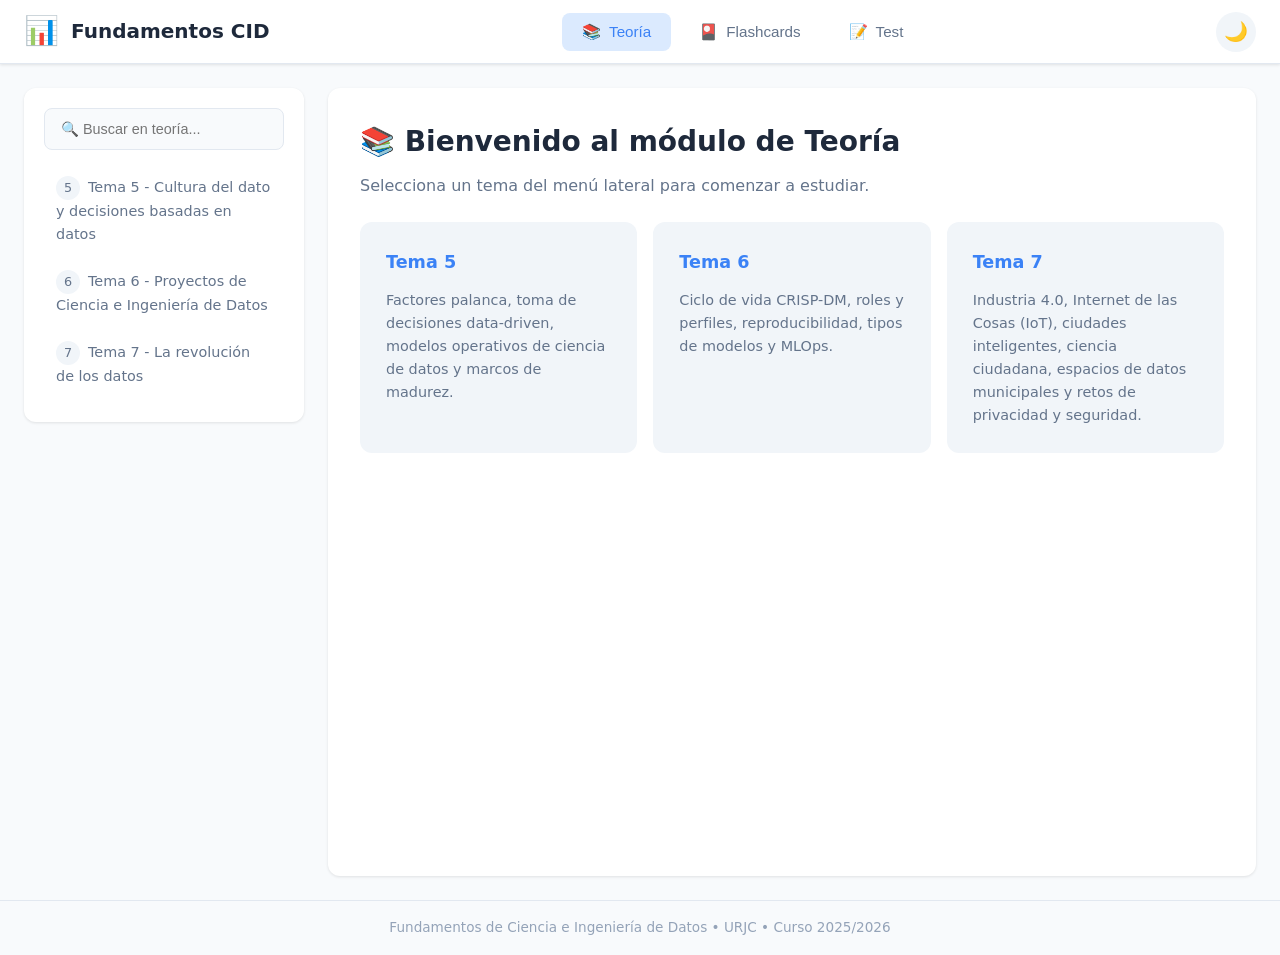
==== dashboard-standalone.html @ c2a930cc "Initial dashboard for Fundamentos CID" ====
<!DOCTYPE html>
<html lang="es">
<head>
    <meta charset="UTF-8">
    <meta name="viewport" content="width=device-width, initial-scale=1.0">
    <title>Dashboard - Fundamentos de Ciencia e Ingeniería de Datos</title>
    <style>
/* ============================================
   VARIABLES Y TEMAS
   ============================================ */
:root {
    --bg-primary: #f8fafc;
    --bg-secondary: #ffffff;
    --bg-tertiary: #f1f5f9;
    --text-primary: #1e293b;
    --text-secondary: #64748b;
    --text-muted: #94a3b8;
    --accent: #3b82f6;
    --accent-hover: #2563eb;
    --accent-light: #dbeafe;
    --success: #22c55e;
    --success-light: #dcfce7;
    --danger: #ef4444;
    --danger-light: #fee2e2;
    --warning: #f59e0b;
    --warning-light: #fef3c7;
    --border: #e2e8f0;
    --shadow: 0 1px 3px rgba(0,0,0,0.1);
    --shadow-lg: 0 10px 15px -3px rgba(0,0,0,0.1);
    --radius: 12px;
    --radius-sm: 8px;
    --header-height: 64px;
    --transition: all 0.3s ease;
}

[data-theme="dark"] {
    --bg-primary: #0f172a;
    --bg-secondary: #1e293b;
    --bg-tertiary: #334155;
    --text-primary: #f1f5f9;
    --text-secondary: #cbd5e1;
    --text-muted: #94a3b8;
    --accent: #60a5fa;
    --accent-hover: #3b82f6;
    --accent-light: #1e3a5f;
    --success: #4ade80;
    --success-light: #14532d;
    --danger: #f87171;
    --danger-light: #7f1d1d;
    --warning: #fbbf24;
    --warning-light: #78350f;
    --border: #334155;
    --shadow: 0 1px 3px rgba(0,0,0,0.3);
    --shadow-lg: 0 10px 15px -3px rgba(0,0,0,0.3);
}

* {
    margin: 0;
    padding: 0;
    box-sizing: border-box;
}

body {
    font-family: 'Segoe UI', system-ui, -apple-system, sans-serif;
    background: var(--bg-primary);
    color: var(--text-primary);
    line-height: 1.6;
    min-height: 100vh;
    transition: var(--transition);
}

/* ============================================
   LAYOUT PRINCIPAL
   ============================================ */
#app {
    display: flex;
    flex-direction: column;
    min-height: 100vh;
}

.app-header {
    position: fixed;
    top: 0;
    left: 0;
    right: 0;
    height: var(--header-height);
    background: var(--bg-secondary);
    border-bottom: 1px solid var(--border);
    display: flex;
    align-items: center;
    justify-content: space-between;
    padding: 0 24px;
    z-index: 1000;
    box-shadow: var(--shadow);
}

.logo {
    display: flex;
    align-items: center;
    gap: 12px;
}

.logo-icon {
    font-size: 28px;
}

.logo h1 {
    font-size: 1.25rem;
    font-weight: 700;
    color: var(--text-primary);
}

.main-nav {
    display: flex;
    gap: 8px;
}

.nav-btn {
    display: flex;
    align-items: center;
    gap: 8px;
    padding: 10px 20px;
    border: none;
    border-radius: var(--radius-sm);
    background: transparent;
    color: var(--text-secondary);
    font-size: 0.95rem;
    font-weight: 500;
    cursor: pointer;
    transition: var(--transition);
}

.nav-btn:hover {
    background: var(--bg-tertiary);
    color: var(--text-primary);
}

.nav-btn.active {
    background: var(--accent-light);
    color: var(--accent);
}

.theme-toggle {
    width: 40px;
    height: 40px;
    border: none;
    border-radius: 50%;
    background: var(--bg-tertiary);
    cursor: pointer;
    font-size: 1.2rem;
    transition: var(--transition);
}

.theme-toggle:hover {
    transform: scale(1.1);
}

.app-main {
    flex: 1;
    margin-top: var(--header-height);
    padding: 24px;
    max-width: 1400px;
    width: 100%;
    align-self: center;
}

.app-footer {
    text-align: center;
    padding: 16px;
    color: var(--text-muted);
    font-size: 0.85rem;
    border-top: 1px solid var(--border);
}

/* ============================================
   SECCIONES
   ============================================ */
.section {
    display: none;
    animation: fadeIn 0.3s ease;
}

.section.active {
    display: block;
}

@keyframes fadeIn {
    from { opacity: 0; transform: translateY(10px); }
    to { opacity: 1; transform: translateY(0); }
}

/* ============================================
   BOTONES
   ============================================ */
.btn-primary {
    padding: 12px 24px;
    border: none;
    border-radius: var(--radius-sm);
    background: var(--accent);
    color: white;
    font-size: 0.95rem;
    font-weight: 600;
    cursor: pointer;
    transition: var(--transition);
}

.btn-primary:hover {
    background: var(--accent-hover);
    transform: translateY(-1px);
}

.btn-secondary {
    padding: 12px 24px;
    border: 1px solid var(--border);
    border-radius: var(--radius-sm);
    background: var(--bg-secondary);
    color: var(--text-primary);
    font-size: 0.95rem;
    font-weight: 600;
    cursor: pointer;
    transition: var(--transition);
}

.btn-secondary:hover {
    background: var(--bg-tertiary);
}

.btn-nav {
    padding: 10px 20px;
    border: 1px solid var(--border);
    border-radius: var(--radius-sm);
    background: var(--bg-secondary);
    color: var(--text-secondary);
    font-size: 0.9rem;
    cursor: pointer;
    transition: var(--transition);
}

.btn-nav:hover {
    background: var(--bg-tertiary);
    color: var(--text-primary);
}

.btn-back {
    padding: 8px 16px;
    border: none;
    border-radius: var(--radius-sm);
    background: var(--danger-light);
    color: var(--danger);
    font-size: 0.85rem;
    font-weight: 600;
    cursor: pointer;
}

/* ============================================
   TEORÍA
   ============================================ */
.theory-layout {
    display: grid;
    grid-template-columns: 280px 1fr;
    gap: 24px;
    min-height: calc(100vh - var(--header-height) - 48px);
}

.theory-sidebar {
    background: var(--bg-secondary);
    border-radius: var(--radius);
    padding: 20px;
    height: fit-content;
    position: sticky;
    top: 24px;
    box-shadow: var(--shadow);
}

.search-box input {
    width: 100%;
    padding: 12px 16px;
    border: 1px solid var(--border);
    border-radius: var(--radius-sm);
    background: var(--bg-primary);
    color: var(--text-primary);
    font-size: 0.9rem;
    margin-bottom: 16px;
}

.search-box input:focus {
    outline: none;
    border-color: var(--accent);
}

.theme-item {
    padding: 10px 12px;
    border-radius: var(--radius-sm);
    cursor: pointer;
    transition: var(--transition);
    font-size: 0.9rem;
    color: var(--text-secondary);
    margin-bottom: 4px;
}

.theme-item:hover {
    background: var(--bg-tertiary);
    color: var(--text-primary);
}

.theme-item.active {
    background: var(--accent-light);
    color: var(--accent);
    font-weight: 600;
}

.theme-item .theme-number {
    display: inline-block;
    width: 24px;
    height: 24px;
    border-radius: 50%;
    background: var(--bg-tertiary);
    text-align: center;
    line-height: 24px;
    font-size: 0.8rem;
    margin-right: 8px;
}

.theme-item.active .theme-number {
    background: var(--accent);
    color: white;
}

.theory-content {
    background: var(--bg-secondary);
    border-radius: var(--radius);
    padding: 32px;
    box-shadow: var(--shadow);
}

.theory-content h2 {
    font-size: 1.75rem;
    margin-bottom: 8px;
    color: var(--text-primary);
}

.theory-content h3 {
    font-size: 1.25rem;
    margin-top: 28px;
    margin-bottom: 12px;
    color: var(--accent);
}

.theory-content h4 {
    font-size: 1.05rem;
    margin-top: 20px;
    margin-bottom: 8px;
    color: var(--text-primary);
}

.theory-content p {
    margin-bottom: 12px;
    color: var(--text-secondary);
}

.theory-content ul, .theory-content ol {
    margin-left: 20px;
    margin-bottom: 16px;
    color: var(--text-secondary);
}

.theory-content li {
    margin-bottom: 6px;
}

.theory-content .keyword {
    background: var(--accent-light);
    color: var(--accent);
    padding: 2px 8px;
    border-radius: 4px;
    font-weight: 600;
    font-size: 0.9em;
}

.theme-cards {
    display: grid;
    grid-template-columns: repeat(auto-fit, minmax(240px, 1fr));
    gap: 16px;
    margin-top: 24px;
}

.theme-card {
    background: var(--bg-tertiary);
    border-radius: var(--radius);
    padding: 24px;
    cursor: pointer;
    transition: var(--transition);
    border: 2px solid transparent;
}

.theme-card:hover {
    border-color: var(--accent);
    transform: translateY(-2px);
    box-shadow: var(--shadow-lg);
}

.theme-card h3 {
    margin-top: 0;
    font-size: 1.1rem;
}

.theme-card p {
    font-size: 0.9rem;
    margin-bottom: 0;
}

/* ============================================
   FLASHCARDS
   ============================================ */
.flashcards-container {
    max-width: 700px;
    margin: 0 auto;
}

.flashcards-header {
    display: flex;
    justify-content: space-between;
    align-items: center;
    margin-bottom: 20px;
    flex-wrap: wrap;
    gap: 12px;
}

.flashcards-header h2 {
    font-size: 1.5rem;
}

.flashcards-controls {
    display: flex;
    gap: 8px;
}

.flashcards-controls select {
    padding: 10px 16px;
    border: 1px solid var(--border);
    border-radius: var(--radius-sm);
    background: var(--bg-secondary);
    color: var(--text-primary);
    font-size: 0.9rem;
    cursor: pointer;
}

.flashcards-stats {
    display: flex;
    justify-content: center;
    gap: 16px;
    margin-bottom: 20px;
    flex-wrap: wrap;
}

.stat-pill {
    padding: 6px 14px;
    border-radius: 20px;
    font-size: 0.85rem;
    font-weight: 500;
    background: var(--bg-tertiary);
}

.stat-pill.easy {
    background: var(--success-light);
    color: var(--success);
}

.stat-pill.difficult {
    background: var(--danger-light);
    color: var(--danger);
}

.flashcard-viewer {
    perspective: 1000px;
}

.flashcard {
    width: 100%;
    height: 320px;
    position: relative;
    cursor: pointer;
    margin-bottom: 20px;
}

.flashcard-inner {
    width: 100%;
    height: 100%;
    transition: transform 0.6s;
    transform-style: preserve-3d;
    position: relative;
}

.flashcard.flipped .flashcard-inner {
    transform: rotateY(180deg);
}

.flashcard-front, .flashcard-back {
    position: absolute;
    width: 100%;
    height: 100%;
    backface-visibility: hidden;
    border-radius: var(--radius);
    display: flex;
    flex-direction: column;
    align-items: center;
    justify-content: center;
    padding: 32px;
    text-align: center;
    box-shadow: var(--shadow-lg);
}

.flashcard-front {
    background: var(--bg-secondary);
    border: 2px solid var(--accent);
}

.flashcard-back {
    background: var(--accent);
    color: white;
    transform: rotateY(180deg);
}

.flashcard-label {
    font-size: 0.8rem;
    text-transform: uppercase;
    letter-spacing: 1px;
    opacity: 0.7;
    margin-bottom: 16px;
}

.flashcard-back .flashcard-label {
    color: rgba(255,255,255,0.8);
}

.flashcard-text {
    font-size: 1.25rem;
    line-height: 1.5;
    font-weight: 500;
}

.flashcard-back .flashcard-text {
    color: white;
}

.flashcard-actions {
    display: flex;
    justify-content: center;
    gap: 12px;
    margin-bottom: 16px;
}

.btn-action {
    padding: 12px 28px;
    border: none;
    border-radius: var(--radius-sm);
    font-size: 0.95rem;
    font-weight: 600;
    cursor: pointer;
    transition: var(--transition);
}

.btn-difficult {
    background: var(--danger-light);
    color: var(--danger);
}

.btn-difficult:hover {
    background: var(--danger);
    color: white;
}

.btn-easy {
    background: var(--success-light);
    color: var(--success);
}

.btn-easy:hover {
    background: var(--success);
    color: white;
}

.flashcard-nav {
    display: flex;
    justify-content: space-between;
    align-items: center;
}

.flashcard-counter {
    font-weight: 600;
    color: var(--text-secondary);
}

/* ============================================
   TEST
   ============================================ */
.test-container {
    max-width: 800px;
    margin: 0 auto;
}

.test-menu h2 {
    font-size: 1.75rem;
    text-align: center;
    margin-bottom: 8px;
}

.test-subtitle {
    text-align: center;
    color: var(--text-secondary);
    margin-bottom: 32px;
}

.test-modes {
    display: grid;
    grid-template-columns: repeat(auto-fit, minmax(220px, 1fr));
    gap: 20px;
    margin-bottom: 32px;
}

.test-mode-card {
    background: var(--bg-secondary);
    border-radius: var(--radius);
    padding: 28px;
    text-align: center;
    cursor: pointer;
    transition: var(--transition);
    border: 2px solid transparent;
    box-shadow: var(--shadow);
}

.test-mode-card:hover {
    border-color: var(--accent);
    transform: translateY(-4px);
    box-shadow: var(--shadow-lg);
}

.mode-icon {
    font-size: 2.5rem;
    margin-bottom: 12px;
}

.test-mode-card h3 {
    font-size: 1.15rem;
    margin-bottom: 8px;
}

.test-mode-card p {
    font-size: 0.9rem;
    color: var(--text-secondary);
    margin: 0;
}

.test-stats-summary {
    background: var(--bg-secondary);
    border-radius: var(--radius);
    padding: 20px;
    text-align: center;
}

.test-game {
    background: var(--bg-secondary);
    border-radius: var(--radius);
    padding: 28px;
    box-shadow: var(--shadow);
}

.test-header {
    display: flex;
    justify-content: space-between;
    align-items: center;
    margin-bottom: 16px;
}

.test-info {
    display: flex;
    gap: 16px;
    font-weight: 600;
}

.test-timer {
    color: var(--danger);
    font-family: monospace;
    font-size: 1.1rem;
}

.test-progress {
    color: var(--text-secondary);
}

.progress-bar {
    width: 100%;
    height: 8px;
    background: var(--bg-tertiary);
    border-radius: 4px;
    overflow: hidden;
    margin-bottom: 24px;
}

.progress-fill {
    height: 100%;
    background: var(--accent);
    border-radius: 4px;
    transition: width 0.3s ease;
}

.question-container {
    margin-bottom: 24px;
}

.question-text {
    font-size: 1.15rem;
    font-weight: 600;
    margin-bottom: 20px;
    line-height: 1.5;
}

.question-theme-tag {
    display: inline-block;
    padding: 4px 10px;
    border-radius: 4px;
    background: var(--accent-light);
    color: var(--accent);
    font-size: 0.75rem;
    font-weight: 600;
    margin-bottom: 12px;
    text-transform: uppercase;
}

.options-list {
    display: flex;
    flex-direction: column;
    gap: 10px;
}

.option-btn {
    padding: 14px 18px;
    border: 2px solid var(--border);
    border-radius: var(--radius-sm);
    background: var(--bg-primary);
    color: var(--text-primary);
    font-size: 0.95rem;
    text-align: left;
    cursor: pointer;
    transition: var(--transition);
    position: relative;
}

.option-btn:hover:not(:disabled) {
    border-color: var(--accent);
    background: var(--accent-light);
}

.option-btn.selected {
    border-color: var(--accent);
    background: var(--accent-light);
}

.option-btn.correct {
    border-color: var(--success);
    background: var(--success-light);
}

.option-btn.incorrect {
    border-color: var(--danger);
    background: var(--danger-light);
}

.option-btn:disabled {
    cursor: default;
    opacity: 0.9;
}

.option-label {
    font-weight: 700;
    margin-right: 8px;
    color: var(--accent);
}

.feedback-box {
    margin-top: 20px;
    padding: 16px;
    border-radius: var(--radius-sm);
    background: var(--bg-tertiary);
}

.feedback-box.correct {
    background: var(--success-light);
    border: 1px solid var(--success);
}

.feedback-box.incorrect {
    background: var(--danger-light);
    border: 1px solid var(--danger);
}

.feedback-title {
    font-weight: 700;
    margin-bottom: 8px;
}

.feedback-box.correct .feedback-title {
    color: var(--success);
}

.feedback-box.incorrect .feedback-title {
    color: var(--danger);
}

.feedback-explanation {
    color: var(--text-secondary);
    font-size: 0.95rem;
}

.question-nav {
    display: flex;
    justify-content: space-between;
    align-items: center;
}

/* Results */
.test-results {
    display: flex;
    justify-content: center;
    align-items: center;
    min-height: 60vh;
}

.results-card {
    background: var(--bg-secondary);
    border-radius: var(--radius);
    padding: 40px;
    text-align: center;
    max-width: 500px;
    width: 100%;
    box-shadow: var(--shadow-lg);
}

.results-score {
    font-size: 4rem;
    font-weight: 800;
    margin: 20px 0;
}

.results-score.excellent { color: var(--success); }
.results-score.good { color: var(--warning); }
.results-score.fail { color: var(--danger); }

.results-details {
    color: var(--text-secondary);
    margin-bottom: 24px;
}

.results-actions {
    display: flex;
    flex-direction: column;
    gap: 10px;
}

/* ============================================
   RESPONSIVE
   ============================================ */
@media (max-width: 768px) {
    .app-header {
        padding: 0 12px;
    }
    
    .logo h1 {
        font-size: 1rem;
    }
    
    .nav-btn {
        padding: 8px 12px;
        font-size: 0.85rem;
    }
    
    .nav-btn span {
        display: none;
    }
    
    .app-main {
        padding: 12px;
    }
    
    .theory-layout {
        grid-template-columns: 1fr;
    }
    
    .theory-sidebar {
        position: static;
    }
    
    .flashcard {
        height: 260px;
    }
    
    .flashcard-text {
        font-size: 1.05rem;
    }
    
    .test-modes {
        grid-template-columns: 1fr;
    }
    
    .results-card {
        padding: 24px;
    }
    
    .results-score {
        font-size: 3rem;
    }
}

@media (max-width: 480px) {
    .flashcards-header {
        flex-direction: column;
        align-items: stretch;
    }
    
    .flashcards-controls {
        flex-direction: column;
    }
    
    .flashcard {
        height: 220px;
    }
    
    .flashcard-actions {
        flex-direction: column;
    }
}

</style>
</head>
<body>
    <div id="app">
        <header class="app-header">
            <div class="logo">
                <span class="logo-icon">📊</span>
                <h1>Fundamentos CID</h1>
            </div>
            <nav class="main-nav">
                <button class="nav-btn active" data-section="theory" onclick="router.navigate('theory')">
                    <span>📚</span> Teoría
                </button>
                <button class="nav-btn" data-section="flashcards" onclick="router.navigate('flashcards')">
                    <span>🎴</span> Flashcards
                </button>
                <button class="nav-btn" data-section="test" onclick="router.navigate('test')">
                    <span>📝</span> Test
                </button>
            </nav>
            <button class="theme-toggle" onclick="app.toggleTheme()" title="Cambiar tema">
                <span id="theme-icon">🌙</span>
            </button>
        </header>

        <main class="app-main">
            <!-- Sección: Teoría -->
            <section id="theory" class="section active">
                <div class="theory-layout">
                    <aside class="theory-sidebar">
                        <div class="search-box">
                            <input type="text" id="theory-search" placeholder="🔍 Buscar en teoría..." oninput="theoryModule.search(this.value)">
                        </div>
                        <div class="theme-list" id="theme-list"></div>
                    </aside>
                    <div class="theory-content" id="theory-content">
                        <div class="welcome-message">
                            <h2>📚 Bienvenido al módulo de Teoría</h2>
                            <p>Selecciona un tema del menú lateral para comenzar a estudiar.</p>
                            <div class="theme-cards" id="theme-cards"></div>
                        </div>
                    </div>
                </div>
            </section>

            <!-- Sección: Flashcards -->
            <section id="flashcards" class="section">
                <div class="flashcards-container">
                    <div class="flashcards-header">
                        <h2>🎴 Flashcards</h2>
                        <div class="flashcards-controls">
                            <select id="flashcard-filter" onchange="flashcardsModule.filterByTheme(this.value)">
                                <option value="all">Todos los temas</option>
                                <option value="5">Tema 5 - Burbuja IA</option>
                                <option value="6">Tema 6 - Proyectos CID</option>
                                <option value="7">Tema 7 - Revolución Datos</option>
                                <option value="8">Tema 8 - Mercado Datos UE</option>
                            </select>
                            <button class="btn-secondary" onclick="flashcardsModule.shuffle()">🔀 Aleatorio</button>
                        </div>
                    </div>
                    <div class="flashcards-stats" id="flashcards-stats"></div>
                    <div class="flashcard-viewer">
                        <div class="flashcard" id="flashcard" onclick="flashcardsModule.flip()">
                            <div class="flashcard-inner">
                                <div class="flashcard-front" id="flashcard-front">
                                    <span class="flashcard-label">Anverso</span>
                                    <p class="flashcard-text" id="flashcard-front-text"></p>
                                </div>
                                <div class="flashcard-back" id="flashcard-back">
                                    <span class="flashcard-label">Reverso</span>
                                    <p class="flashcard-text" id="flashcard-back-text"></p>
                                </div>
                            </div>
                        </div>
                        <div class="flashcard-actions">
                            <button class="btn-action btn-difficult" onclick="flashcardsModule.markDifficult()">😰 Difícil</button>
                            <button class="btn-action btn-easy" onclick="flashcardsModule.markEasy()">😎 Fácil</button>
                        </div>
                        <div class="flashcard-nav">
                            <button class="btn-nav" onclick="flashcardsModule.prev()">◀ Anterior</button>
                            <span class="flashcard-counter" id="flashcard-counter">1 / 20</span>
                            <button class="btn-nav" onclick="flashcardsModule.next()">Siguiente ▶</button>
                        </div>
                    </div>
                </div>
            </section>

            <!-- Sección: Test -->
            <section id="test" class="section">
                <div class="test-container">
                    <div class="test-menu" id="test-menu">
                        <h2>📝 Modo Test</h2>
                        <p class="test-subtitle">Elige cómo quieres practicar</p>
                        <div class="test-modes">
                            <div class="test-mode-card" onclick="testModule.startExam()">
                                <div class="mode-icon">⏱️</div>
                                <h3>Modo Examen</h3>
                                <p>20 preguntas aleatorias. Temporizador de 30 minutos. Sin ver respuestas hasta el final.</p>
                            </div>
                            <div class="test-mode-card" onclick="testModule.startPractice()">
                                <div class="mode-icon">🎯</div>
                                <h3>Modo Práctica</h3>
                                <p>Practica sin límite de tiempo. Feedback inmediato. Filtra por tema.</p>
                            </div>
                            <div class="test-mode-card" onclick="testModule.startReview()">
                                <div class="mode-icon">🔁</div>
                                <h3>Modo Repaso</h3>
                                <p>Solo las preguntas que has fallado anteriormente. Refuerza tus puntos débiles.</p>
                            </div>
                        </div>
                        <div class="test-stats-summary" id="test-stats-summary"></div>
                    </div>
                    <div class="test-game" id="test-game" style="display:none;">
                        <div class="test-header">
                            <button class="btn-back" onclick="testModule.quit()">✕ Salir</button>
                            <div class="test-info">
                                <span class="test-timer" id="test-timer">30:00</span>
                                <span class="test-progress" id="test-progress">1 / 20</span>
                            </div>
                        </div>
                        <div class="progress-bar">
                            <div class="progress-fill" id="progress-fill"></div>
                        </div>
                        <div class="question-container" id="question-container"></div>
                        <div class="question-nav">
                            <button class="btn-nav" id="btn-prev" onclick="testModule.prevQuestion()">◀ Anterior</button>
                            <button class="btn-primary" id="btn-next" onclick="testModule.nextQuestion()">Siguiente ▶</button>
                        </div>
                    </div>
                    <div class="test-results" id="test-results" style="display:none;">
                        <div class="results-card">
                            <h2 id="results-title">Resultados</h2>
                            <div class="results-score" id="results-score"></div>
                            <div class="results-details" id="results-details"></div>
                            <div class="results-actions">
                                <button class="btn-primary" onclick="testModule.restartSame()">🔄 Repetir mismo test</button>
                                <button class="btn-secondary" onclick="testModule.newTest()">🆕 Nuevo test</button>
                                <button class="btn-secondary" onclick="testModule.backToMenu()">📋 Menú principal</button>
                            </div>
                        </div>
                    </div>
                </div>
            </section>
        </main>

        <footer class="app-footer">
            <p>Fundamentos de Ciencia e Ingeniería de Datos • URJC • Curso 2025/2026</p>
        </footer>
    </div>

    <script>
const theoryData = [
    {
        "id": 5,
        "title": "Tema 5 - Cultura del dato y decisiones basadas en datos",
        "summary": "Factores palanca, toma de decisiones data-driven, modelos operativos de ciencia de datos y marcos de madurez.",
        "sections": [
            {
                "title": "5.1 ¿Qué es la Ciencia de Datos?",
                "content": "\n                    <p>La <span class=\"keyword\">Ciencia de Datos</span> es el área de conocimiento que integra <strong>computación, matemáticas y estadística</strong> junto con <strong>conocimiento experto de un dominio de aplicación</strong> para resolver problemas y tomar decisiones mediante el procesamiento y análisis de datos.</p>\n                    <ul>\n                        <li>Va más allá de la aproximación científica clásica: no solo explica, sino que busca generar valor.</li>\n                        <li>El <span class=\"keyword\">aprendizaje máquina (ML)</span> es esencial, pero no el único componente.</li>\n                        <li>La combinación de computación y conocimiento experto sin rigor estadístico es peligrosa: hay que conocer los requisitos y condiciones previas de los algoritmos.</li>\n                        <li>La única alternativa viable son los <strong>equipos multidisciplinares</strong>.</li>\n                    </ul>\n                    <p><strong>Objetivo:</strong> obtener conocimiento valioso y desarrollar productos y servicios basados en datos (Transformación Digital, Industria 4.0).</p>\n                    <h4>Caso Stitch Fix</h4>\n                    <p>Startup de asesoramiento personal de ropa. Mezcla algoritmos de recomendación con estilistas humanos. Modelo híbrido de Inteligencia Artificial + Inteligencia Humana. Ejemplo de permeabilidad entre IT, data science, negocio, ventas y RR.HH.</p>\n                "
            },
            {
                "title": "5.1 Transformación digital",
                "content": "\n                    <p>La transformación digital incide en tres áreas:</p>\n                    <ul>\n                        <li><strong>El cliente:</strong> imagen de marca, segmentación, fidelización.</li>\n                        <li><strong>El negocio:</strong> multicanalidad, diseño y mejora de productos/servicios, nuevos modelos de negocio.</li>\n                        <li><strong>La empresa:</strong> mejora de procesos (process mining), liderazgo, cultura de decisión basada en evidencias y experiencia.</li>\n                    </ul>\n                    <p>Según un estudio de 2015 de Territorio Creativo (ahora Good Rebels):</p>\n                    <ul>\n                        <li>El <strong>69%</strong> de empresas españolas había iniciado transformación digital, pero de forma táctica más que estratégica.</li>\n                        <li>El <strong>65%</strong> identificaba la incorporación del big data como herramienta clave.</li>\n                        <li>El <strong>50%</strong> de empresas y directores no se sentían preparados por falta de hoja de ruta, desconocimiento del impacto o falta de formación.</li>\n                    </ul>\n                    <p><strong>Sector más preparado:</strong> Telecomunicaciones. <strong>Sectores avanzados:</strong> Energía, Banca y Seguros, Salud, Automoción, Telecomunicaciones, Turismo y Transporte. <strong>Sectores atrasados:</strong> Moda y Belleza, Servicios, Cultura/Ocio, Distribución y Retail.</p>\n                "
            },
            {
                "title": "5.1 Palancas de activación, dirección y amplificación",
                "content": "\n                    <p>Estudio de IBM identificó 9 factores palanca para rentabilizar big data y analítica.</p>\n                    <h4>Palancas de activación</h4>\n                    <p>Fundamentos para crear valor añadido mediante ciencia de datos:</p>\n                    <ul>\n                        <li>Acciones y decisiones basadas en la combinación de <strong>evidencias empíricas</strong> y <strong>conocimiento de negocio</strong>.</li>\n                        <li>Métricas que cuantifiquen resultados de negocio y midan mejoras.</li>\n                        <li>Disponibilidad de plataformas hardware/software para análisis eficiente de Big Data (software libre vs. propietario; ROI, knowledge gap, transferencia de conocimiento, dependencia de proveedores).</li>\n                    </ul>\n                    <h4>Palancas de dirección</h4>\n                    <p>Acciones para convertir resultados de analytics en valor de negocio:</p>\n                    <ul>\n                        <li>Crear una <strong>cultura del dato</strong> en la compañía.</li>\n                        <li>Reconocer el valor de los datasets en las fases de negocio → <em>data supply chain</em>.</li>\n                        <li>Implantar estrategia de datos, gobierno de datos y gestión de artefactos.</li>\n                        <li>Crear confianza: transparencia y comprensión de los modelos.</li>\n                    </ul>\n                    <h4>Data supply chain</h4>\n                    <p>La <span class=\"keyword\">data supply chain</span> es el flujo de valor de los datasets a lo largo de las diferentes fases de negocio. Reconocer este flujo permite identificar dónde se generan, procesan y consumen los datos, optimizando su aprovechamiento y evitando pérdidas de valor.</p>\n                    <h4>Palancas de amplificación</h4>\n                    <p>Incrementan el valor a medio/largo plazo:</p>\n                    <ul>\n                        <li>Visión común sobre decisiones basadas en evidencias.</li>\n                        <li>Gestión y monitorización de inversiones en big data y analytics.</li>\n                        <li>Compartir conocimientos y resultados dentro de la compañía y con socios/proveedores/clientes.</li>\n                    </ul>\n                "
            },
            {
                "title": "5.2 Data-driven organization",
                "content": "\n                    <p>Organización que se basa en los datos para informar y mejorar su toma de decisiones, calidad de procesos, productos y servicios.</p>\n                    <ul>\n                        <li>No se dirige ciegamente por los datos, sino que los combina con la experiencia e intuición humana.</li>\n                        <li><strong>IA + IH</strong> (Inteligencia Artificial + Inteligencia Humana) con realimentación en ambos sentidos.</li>\n                    </ul>\n                    <blockquote>\"Without data, you're just another person with an opinion.\" — William E. Deming</blockquote>\n                    <h4>Obtención y explotación de datos</h4>\n                    <ul>\n                        <li>Identificar datos útiles, asegurar calidad y gobierno, limpiar y preparar.</li>\n                        <li>Consolidar información con representación estándar.</li>\n                        <li>Consumir datos mediante APIs estándar con buena documentación.</li>\n                        <li>Productos: informes, alertas, análisis de inteligencia de negocio.</li>\n                        <li>Objetivo: que el análisis se traduzca en acciones que incrementen el valor.</li>\n                    </ul>\n                    <p>Los datos preparados deben quedar disponibles para cualquier proyecto de la empresa, no solo para uno concreto. Esto ahorra costes, acelera proyectos y facilita la reutilización.</p>\n                    <h4>A favor y en contra de los datos</h4>\n                    <ul>\n                        <li><strong>A favor:</strong> reutilizables, formato digital (no se degradan, aunque pueden corromperse), valor estratégico.</li>\n                        <li><strong>En contra:</strong> problemas de integridad (sesgos, errores, valores faltantes), homogeneidad (duplicados, representaciones dispares) y vigencia (datos caducados).</li>\n                    </ul>\n                "
            },
            {
                "title": "5.2 Modelos operativos de ciencia de datos",
                "content": "\n                    <h4>Centralizado</h4>\n                    <p>Un único equipo de Ciencia de Datos recibe encargos de las unidades de negocio, actuando como consultoría interna.</p>\n                    <ul>\n                        <li><strong>Ventajas:</strong> coherencia metodológica, pocos proyectos sin aplicación directa.</li>\n                        <li><strong>Inconvenientes:</strong> riesgo de atomización de proyectos por necesidades puntuales sin visión a medio/largo plazo.</li>\n                    </ul>\n                    <h4>Desplegado</h4>\n                    <p>Equipo central + pequeños equipos avanzados en las unidades de negocio que hacen de puente.</p>\n                    <ul>\n                        <li><strong>Ventajas:</strong> coherencia central y cercanía al negocio; factorización de problemas recurrentes.</li>\n                        <li><strong>Inconvenientes:</strong> más difícil de implantar; requiere perfiles específicos.</li>\n                    </ul>\n                    <h4>Difuso</h4>\n                    <p>Unidades de Ciencia de Datos integradas en cada unidad de negocio, sin equipo central.</p>\n                    <ul>\n                        <li><strong>Ventajas:</strong> conocimiento profundo de las necesidades.</li>\n                        <li><strong>Inconvenientes:</strong> riesgo de repetición de esfuerzos, dificultad para desarrollar estrategia y metodología común.</li>\n                    </ul>\n                    <p><strong>Conclusión:</strong> no hay una solución única. En organizaciones medianas/grandes suele funcionar mejor el modelo desplegado. En startups, cualquier modelo puede valer si se adapta. Los modelos deben revisarse conforme evoluciona la organización.</p>\n                "
            },
            {
                "title": "5.2 Buenas prácticas y nuevos roles",
                "content": "\n                    <ul>\n                        <li>Permitir acceso a los datos a tanta gente como sea posible, dentro de los límites legales.</li>\n                        <li>Favorecer la <span class=\"keyword\">data literacy</span> (alfabetización en datos).</li>\n                        <li>Formar a directivos para interpretar resultados de análisis.</li>\n                        <li>Tener claros los objetivos estratégicos: ¿dónde quiero llegar? ¿en qué mejorar?</li>\n                    </ul>\n                    <h4>Nuevos roles</h4>\n                    <ul>\n                        <li><strong>CDO</strong> (Chief Data Officer)</li>\n                        <li><strong>CAO</strong> (Chief Analytics/Algorithms Officer)</li>\n                        <li><strong>CDS</strong> (Chief Data Scientist)</li>\n                        <li><strong>CRS</strong> (Chief Research Scientist)</li>\n                    </ul>\n                    <h4>Riesgos culturales y de gestión</h4>\n                    <p><span class=\"keyword\">Knowledge gap</span>: vacío de conocimiento que se produce cuando personal clave con experiencia en el dominio de negocio abandona la organización. Este riesgo afecta especialmente a equipos de ciencia de datos, que necesitan combinar conocimiento técnico con conocimiento experto del negocio.</p>\n                    <p><span class=\"keyword\">Sesgo de inversión</span>: tendencia a destinar presupuesto de IA a proyectos piloto muy visibles en lugar de a equipos o procesos internos con alto retorno de inversión (ROI). Para evitarlo, las decisiones de inversión deben basarse en evidencias y métricas de negocio, no solo en visibilidad.</p>\n                "
            },
            {
                "title": "5.3 Data Science Maturity Model (DSMM)",
                "content": "\n                    <p>Modelo que describe los niveles de madurez de una organización en ciencia de datos:</p>\n                    <ol>\n                        <li><strong>Collect</strong> (Recolección)</li>\n                        <li><strong>Describe</strong> (Descripción)</li>\n                        <li><strong>Discover</strong> (Descubrimiento)</li>\n                        <li><strong>Predict</strong> (Predicción)</li>\n                        <li><strong>Advise</strong> (Consejo)</li>\n                    </ol>\n                    <p>El nivel más avanzado es <strong>Advise</strong>. El orden de madurez es: Collect → Describe → Discover → Predict → Advise.</p>\n                "
            },
            {
                "title": "5.3 Data Mesh",
                "content": "\n                    <p>Enfoque de gestión de datos que trata el <strong>dato y el código software como una misma unidad</strong>, favoreciendo esquemas descentralizados de la propiedad de los dominios de datos.</p>\n                    <h4>Principios</h4>\n                    <ul>\n                        <li>Descentralización de la propiedad de datos.</li>\n                        <li>Dato como producto.</li>\n                        <li>Plataforma de datos autoservicio.</li>\n                        <li>Gobernanza federada.</li>\n                    </ul>\n                    <p>Se opone a los enfoques centralizados tipo data lake o data warehouse tradicionales.</p>\n                "
            },
            {
                "title": "5.3 Gobierno de datos y ciclo de vida",
                "content": "\n                    <p>El gobierno de datos abarca dimensiones como calidad, seguridad, privacidad, metadatos, acceso, arquitectura y gestión de ciclo de vida.</p>\n                    <p>El <span class=\"keyword\">ciclo de vida de los datos</span> incluye generación, recolección, almacenamiento, procesamiento, uso, compartición, archivado y destrucción segura.</p>\n                "
            }
        ]
    },
    {
        "id": 6,
        "title": "Tema 6 - Proyectos de Ciencia e Ingeniería de Datos",
        "summary": "Ciclo de vida CRISP-DM, roles y perfiles, reproducibilidad, tipos de modelos y MLOps.",
        "sections": [
            {
                "title": "6.1 El ciclo de vida de los proyectos: metodología",
                "content": "\n                    <p>La Ciencia de Datos combina <strong>ingeniería</strong> y <strong>análisis de datos</strong>. Necesita metodologías que organicen ambas facetas.</p>\n                    <p>El método <span class=\"keyword\">CRISP-DM</span> (Cross-Industry Standard Process for Data Mining) es el estándar de facto para gestionar proyectos de Ciencia de Datos. Es independiente del sector y de la herramienta, e iterativo.</p>\n                    <h4>Fases de CRISP-DM</h4>\n                    <ol>\n                        <li><strong>Comprensión del negocio:</strong> definir objetivos y requisitos desde la perspectiva del negocio.</li>\n                        <li><strong>Comprensión de los datos:</strong> recopilación inicial, descripción, exploración y verificación de calidad.</li>\n                        <li><strong>Preparación de los datos:</strong> selección, limpieza, construcción, integración y formateo.</li>\n                        <li><strong>Modelado:</strong> selección de técnicas, generación de configuraciones de prueba, construcción y evaluación.</li>\n                        <li><strong>Evaluación:</strong> revisar pasos ejecutados y asegurar que cumplen objetivos de negocio.</li>\n                        <li><strong>Despliegue:</strong> planificar despliegue, monitorización y mantenimiento.</li>\n                    </ol>\n                    <p>El ciclo es <strong>iterativo</strong>, no lineal.</p>\n                    <h4>Ciclo de vida actualizado (9 fases)</h4>\n                    <p>Algunas metodologías actuales amplían CRISP-DM a un ciclo de vida de <strong>9 fases</strong> que incorpora etapas de producción y gobernanza:</p>\n                    <ol>\n                        <li>Definición de objetivos de negocio y KPIs.</li>\n                        <li>Obtención y comprensión de los datos.</li>\n                        <li>Preparación y limpieza de los datos.</li>\n                        <li>Análisis Exploratorio de Datos (EDA).</li>\n                        <li>Ingeniería de características.</li>\n                        <li>Construcción de modelos.</li>\n                        <li>Evaluación y comparación de modelos.</li>\n                        <li>Visualización y presentación de resultados.</li>\n                        <li><strong>Operacionalización y despliegue en producción</strong> (planificar, ejecutar y mantener).</li>\n                    </ol>\n                    <p>La <strong>novena fase</strong> consiste en operacionalizar y desplegar el proyecto en producción según el plan establecido.</p>\n                "
            },
            {
                "title": "6.1 Fases en detalle",
                "content": "\n                    <h4>Fase 1: Definición de objetivos</h4>\n                    <p>Concepto clave: <span class=\"keyword\">KPI</span> (Key Performance Indicator). Indicadores clave de rendimiento que miden el éxito de una organización. Deben ser cuantificables, pueden ser cuantitativos o cualitativos, y siempre se basan en una comprensión detallada de los aspectos críticos.</p>\n                    <p>La toma de decisiones debe medir el estado actual para predecir consecuencias futuras, teniendo en cuenta la incertidumbre.</p>\n                    <p>En el ámbito empresarial, los proyectos de datos deben alinearse con indicadores financieros como el <span class=\"keyword\">P&L</span> (Profit and Loss, Pérdidas y Ganancias), que refleja el resultado económico de la organización.</p>\n                    <h4>Fase 2: Obtención y preparación de datos</h4>\n                    <ul>\n                        <li>Obtención de datos: múltiples fuentes (offline vs. tiempo real).</li>\n                        <li>Almacenamiento: estructurados vs. no estructurados, datos enlazados, metadatos y estándares.</li>\n                        <li>Limpieza y organización: imputación de valores faltantes, eliminación de duplicados.</li>\n                        <li>Tratamiento: ontologías, identificación/extracción de datos relevantes.</li>\n                        <li>Cómputo y paralelización: particionado, compresión, multiprocesado, cloud computing, paradigmas como MapReduce.</li>\n                    </ul>\n                    <h4>Diccionario de datos y EDA</h4>\n                    <p>El <span class=\"keyword\">diccionario de datos</span> es un documento que recoge, para cada variable: nombre, naturaleza, descripción, valores posibles y rango. Es fundamental para que cualquier persona del equipo comprenda el significado de los datos.</p>\n                    <p>El <span class=\"keyword\">EDA</span> (Exploratory Data Analysis o Análisis Exploratorio de Datos) examina distribuciones, valores faltantes, outliers y relaciones entre variables para entender la estructura de los datos antes de modelar.</p>\n                    <blockquote>\"80% of my time was spent cleaning the data. Better data will always beat better models.\" — Thomson Nguyen</blockquote>\n                "
            },
            {
                "title": "6.1 Fase 3: construcción de modelos",
                "content": "\n                    <p>Se construyen uno o varios modelos para resolver el objetivo marcado. La elección depende de costes, tiempo, recursos y requisitos.</p>\n                    <h4>Tipos de modelos según Leek y Peng</h4>\n                    <ul>\n                        <li><span class=\"keyword\">Descriptivo</span>: resúmenes de los datos sin interpretación.</li>\n                        <li><span class=\"keyword\">Exploratorio</span>: interpretación del modelo de datos sin analizar si es aplicable a otros conjuntos.</li>\n                        <li><span class=\"keyword\">Inferencial</span>: comprueba si patrones observados se mantienen en otros conjuntos de datos, sin hacer predicciones.</li>\n                        <li><span class=\"keyword\">Predictivo</span>: predice nuevos valores sin explicar la influencia de los parámetros de entrada.</li>\n                        <li><span class=\"keyword\">Causal</span>: comprueba cómo cambios en un parámetro afectan a la salida, solo en valores promedio.</li>\n                        <li><span class=\"keyword\">Mecanístico</span>: explica exactamente cómo varía la salida en función de los parámetros de entrada.</li>\n                    </ul>\n                    <h4>Sobreajuste y subajuste</h4>\n                    <p><span class=\"keyword\">Overfitting</span> (sobreajuste): modelo que se ajusta perfectamente a los datos de entrenamiento pero no generaliza bien a datos nuevos. Suele deberse a un modelo demasiado complejo para la cantidad o calidad de datos disponibles.</p>\n                    <p><span class=\"keyword\">Underfitting</span> (subajuste): modelo demasiado simple que ni siquiera captura bien los patrones de los datos de entrenamiento.</p>\n                    <h4>Técnicas para mitigar el sobreajuste</h4>\n                    <ul>\n                        <li><strong>Validación cruzada:</strong> divide los datos en subconjuntos de entrenamiento y validación para evaluar de forma más robusta cómo generaliza el modelo.</li>\n                        <li><strong>Regularización:</strong> penaliza la complejidad del modelo para evitar que se ajuste demasiado a los datos de entrenamiento.</li>\n                        <li><strong>Early stopping:</strong> detiene el entrenamiento cuando el rendimiento en datos de validación deja de mejorar.</li>\n                        <li><strong>Aumentar la complejidad del modelo no es una solución;</strong> de hecho, suele empeorar el sobreajuste.</li>\n                    </ul>\n                    <blockquote>\"Remember that all models are wrong; the practical question is how wrong do they have to be to not be useful.\" — George E. P. Box</blockquote>\n                    <blockquote>\"Everything should be made as simple as possible, but not simpler.\" — Albert Einstein</blockquote>\n                "
            },
            {
                "title": "6.1 Fases 4-6: evaluación, visualización y despliegue",
                "content": "\n                    <h4>Fase 4: Evaluación / comparación de modelos</h4>\n                    <p>Proceso iterativo de creación, comparación y mejora. Se usan métricas de rendimiento para elegir el modelo más adecuado.</p>\n                    <h4>Fase 5: Visualización y presentación</h4>\n                    <p>Si no se comunican bien los resultados, el trabajo habrá sido en balde. Hay que ajustar el nivel de detalle al público. La representación gráfica es fundamental.</p>\n                    <h4>Fase 6: Despliegue en producción</h4>\n                    <p>Importancia creciente del despliegue, monitorización, mantenimiento y actualización. Surge el concepto de <span class=\"keyword\">MLOps</span> (Machine Learning Operations).</p>\n                "
            },
            {
                "title": "6.2 Roles y perfiles",
                "content": "\n                    <h4>Perfil del científico de datos</h4>\n                    <p>Debe ser polifacético; es más importante la amplitud de conocimientos y las conexiones entre disciplinas que la profundidad en una sola.</p>\n                    <ul>\n                        <li>Desarrollo de software, redes, sistemas de información.</li>\n                        <li>Teoría de la información, procesamiento de señales.</li>\n                        <li>Matemáticas y estadística.</li>\n                        <li>Visualización de datos y comunicación.</li>\n                        <li>Gestión de proyectos y liderazgo.</li>\n                        <li>Conocimiento del dominio de aplicación (deseable).</li>\n                    </ul>\n                    <p>Es aconsejable crear un <strong>portfolio</strong> con repositorios públicos y un blog. Perfiles avanzados pueden incluir libros, artículos o tutoriales.</p>\n                    <p>Cada organización puede tener un concepto diferente del científico de datos que busca. Cuidado con ofertas de perfiles \"unicornio\" que deberían cubrirse con varias personas.</p>\n                "
            },
            {
                "title": "6.3 Reproducibilidad y replicabilidad",
                "content": "\n                    <h4>Problema de la reproducibilidad</h4>\n                    <p>En áreas como oncología, psicología o economía se han encontrado dificultades para replicar estudios. Esto cuestiona la fiabilidad de muchas investigaciones.</p>\n                    <h4>Reproducibilidad</h4>\n                    <p>Capacidad para recomputar los resultados de un análisis con los <strong>mismos datos</strong> y conociendo los detalles del pipeline. Requiere datos, código y procedimiento.</p>\n                    <h4>Replicabilidad</h4>\n                    <p>Capacidad de realizar un experimento independiente con un <strong>conjunto de datos diferente</strong> del original. Si los resultados no son consistentes, se necesitan más réplicas y meta-análisis.</p>\n                    <h4>Elementos necesarios</h4>\n                    <ul>\n                        <li>Conjuntos de datos utilizados.</li>\n                        <li>Infraestructura equivalente.</li>\n                        <li>Software: código, dependencias, configuración.</li>\n                        <li>Metodología detallada (limpieza, análisis, resultados, conclusiones).</li>\n                    </ul>\n                    <h4>Control de versiones</h4>\n                    <p>El <span class=\"keyword\">control de versiones</span> (por ejemplo con Git) registra los cambios en el código y, cuando es posible, en los datos. Es una práctica esencial para favorecer la reproducibilidad, facilitar la colaboración y poder volver a estados anteriores del proyecto.</p>\n                    <p>La <span class=\"keyword\">programación literaria</span> (Donald Knuth) promueve documentar el código como una obra de literatura para mejorar la reproducibilidad.</p>\n                "
            }
        ]
    },
    {
        "id": 7,
        "title": "Tema 7 - La revolución de los datos",
        "summary": "Industria 4.0, Internet de las Cosas (IoT), ciudades inteligentes, ciencia ciudadana, espacios de datos municipales y retos de privacidad y seguridad.",
        "sections": [
            {
                "title": "7.1 El concepto de Industria 4.0",
                "content": "\n                    <p><span class=\"keyword\">Industria 4.0</span> o Cuarta Revolución Industrial: término acuñado por <strong>Klaus Schwab</strong>, economista y empresario alemán, fundador y Presidente Ejecutivo del Foro Económico Mundial.</p>\n                    <p>En <strong>2016</strong> publicó el libro <em>\"The Fourth Industrial Revolution\"</em> (4IR) para definir el impacto de las tecnologías emergentes en el desarrollo humano del siglo XXI.</p>\n                    <h4>Etapas de la revolución industrial</h4>\n                    <ol>\n                        <li><strong>Primera Revolución Industrial (siglo XVIII):</strong> mecanización y máquina de vapor.</li>\n                        <li><strong>Segunda Revolución Industrial:</strong> propiciada por la electricidad y las telecomunicaciones.</li>\n                        <li><strong>Tercera Revolución Industrial:</strong> introducción de las tecnologías digitales en los procesos industriales.</li>\n                        <li><strong>Cuarta Revolución Industrial:</strong> robótica, materiales avanzados, genética, IoT, drones, ingeniería biomédica, vehículos autónomos, inteligencia artificial y aprendizaje automático.</li>\n                    </ol>\n                    <p><strong>Lo importante no es solo la tecnología</strong>, sino los cambios en las relaciones humanas, productivas, sociales, políticas y económicas a escala global.</p>\n                "
            },
            {
                "title": "7.1 Componentes clave y dispositivos vestibles",
                "content": "\n                    <h4>Componentes de la Industria 4.0</h4>\n                    <ul>\n                        <li>Dispositivos móviles.</li>\n                        <li>Internet de las Cosas (IoT).</li>\n                        <li>Tecnologías de localización e identificación (ej. <span class=\"keyword\">GIS</span>, <span class=\"keyword\">RFID</span>).</li>\n                        <li>Interfaces avanzadas hombre-máquina.</li>\n                        <li>Sensores.</li>\n                        <li>Procesamiento y análisis de grandes volúmenes de datos.</li>\n                        <li>Multicanalidad en relaciones con el cliente.</li>\n                        <li>Dispositivos vestibles (<span class=\"keyword\">wearable devices</span>) y realidad aumentada.</li>\n                        <li>Computación elástica, bajo demanda, dispositivos virtuales (<span class=\"keyword\">NFV</span>, Network Functions Virtualization).</li>\n                    </ul>\n                    <h4>Dispositivos vestibles (wearables)</h4>\n                    <p>Dispositivos que se llevan puestos y recogen datos del usuario o del entorno. Ejemplos: relojes inteligentes, pulseras de actividad, gafas de realidad aumentada, ropa inteligente y dispositivos médicos portátiles.</p>\n                "
            },
            {
                "title": "7.1 Riesgos: cadenas de suministro y microchips",
                "content": "\n                    <p>Durante años, los procesos globalizados de fabricación se han regido principalmente por los beneficios económicos para elegir la localización de la producción de componentes esenciales.</p>\n                    <h4>Riesgos actuales</h4>\n                    <ul>\n                        <li><strong>Cadenas de suministro globales:</strong> cambios geopolíticos (guerras, tensiones económicas, conflictos de intereses) han puesto de relieve la vulnerabilidad de localizar la producción lejos de los mercados consumidores.</li>\n                        <li><strong>Componentes críticos:</strong> la producción de microchips se ha convertido en un valor esencial para la estabilidad de un país.</li>\n                    </ul>\n                    <h4>Ejemplos de respuesta</h4>\n                    <ul>\n                        <li>El Presidente de EE.UU. Joe Biden visitó una nueva planta de semiconductores de IBM; la empresa invertirá <strong>20.000 millones de dólares</strong> en fabricación de microchips esenciales.</li>\n                        <li>Europa invertirá miles de millones de euros para conseguir el <strong>20% del mercado de producción de chips para 2030</strong>.</li>\n                    </ul>\n                    <p><strong>Taiwán</strong> es el principal fabricante de microchips avanzados; su situación de inestabilidad política puede poner en riesgo el abastecimiento mundial.</p>\n                "
            },
            {
                "title": "7.1 La Industria 4.0 en España",
                "content": "\n                    <p><span class=\"keyword\">Estrategia Nacional de Industria Conectada 4.0 (IC 4.0)</span>: plan español para impulsar la transformación digital de la industria.</p>\n                    <h4>Objetivos</h4>\n                    <ul>\n                        <li>Incrementar valor añadido industrial y empleo cualificado en el sector industrial.</li>\n                        <li>Favorecer el modelo industrial de futuro para la industria española, aumentando su potencial de crecimiento y desarrollando oferta local de soluciones digitales.</li>\n                        <li>Desarrollar palancas competitivas diferenciales para favorecer la industria española e impulsar sus exportaciones.</li>\n                    </ul>\n                    <h4>Normas UNE y herramienta HADA</h4>\n                    <ul>\n                        <li><span class=\"keyword\">UNE 0060</span>: describe los requisitos para que una empresa industrial sea considerada Industria Digital en España.</li>\n                        <li><span class=\"keyword\">UNE 0061</span>: criterios detallados de evaluación para la Industria Digital en España.</li>\n                        <li><span class=\"keyword\">HADA</span>: Herramienta de Autodiagnóstico Digital Avanzada, implantada por la Secretaría General de Industria.</li>\n                    </ul>\n                "
            },
            {
                "title": "7.2 Definición y características del IoT",
                "content": "\n                    <p><span class=\"keyword\">IoT</span> (Internet of Things): objetos físicos que tienen la capacidad para conectarse entre sí e intercambiar datos con otros dispositivos.</p>\n                    <h4>Características técnicas</h4>\n                    <ul>\n                        <li>Disponen de <strong>sensores</strong> para adquirir datos sobre el entorno.</li>\n                        <li>Tienen <strong>software y capacidad de procesamiento</strong>.</li>\n                        <li>Emplean <strong>tecnologías de comunicación en red</strong>.</li>\n                    </ul>\n                    <p>Se apoya en <strong>computación ubícua</strong>, sensores, sistemas integrados y aprendizaje máquina.</p>\n                    <h4>Características de acceso y servicio</h4>\n                    <p>El IoT se caracteriza por la idea de acceso y servicio en cualquier lugar, momento, contexto, persona, servicio, red o camino:</p>\n                    <ul>\n                        <li>Anywhere / Anyplace</li>\n                        <li>Anytime / Anycontext</li>\n                        <li>Anyone / Anybody</li>\n                        <li>Any service / Any business</li>\n                        <li>Any path / Any network</li>\n                    </ul>\n                "
            },
            {
                "title": "7.2 Redes de sensores (WSN)",
                "content": "\n                    <p><span class=\"keyword\">WSN</span> (Wireless Sensor Network): red de dispositivos con sensores que recogen y transmiten información.</p>\n                    <h4>Componentes</h4>\n                    <ul>\n                        <li><strong>Sensor:</strong> recoge información sobre el entorno en tiempo real.</li>\n                        <li><strong>Sumidero o estación base:</strong> nodo que recopila información procedente de los sensores para reenviarla a través de Internet o a otra red.</li>\n                        <li><strong>Usuarios:</strong> reciben y procesan la información de la red de sensores en tiempo real.</li>\n                    </ul>\n                    <h4>Tipos de redes de sensores</h4>\n                    <ul>\n                        <li>Redes de sensores multimedia.</li>\n                        <li>Redes de sensores subacuáticas.</li>\n                        <li>Redes de sensores bajo tierra.</li>\n                        <li>Redes de sensores de cuerpo.</li>\n                        <li>Redes sensor-actor.</li>\n                    </ul>\n                    <p>El tipo de despliegue y las tecnologías implicadas son esenciales para determinar la capacidad y rendimiento de la red.</p>\n                "
            },
            {
                "title": "7.2 Topologías, protocolos y computación integrada",
                "content": "\n                    <h4>Topologías en redes de sensores</h4>\n                    <ul>\n                        <li><strong>Estrella:</strong> todos los sensores se comunican con un nodo central. Fácil de gestionar, pero vulnerable si falla el nodo central.</li>\n                        <li><strong>Peer-to-peer:</strong> los sensores se comunican entre sí. Más compleja pero más eficiente y resiliente.</li>\n                    </ul>\n                    <h4>Protocolo Zigbee</h4>\n                    <p><span class=\"keyword\">Zigbee</span>: protocolo de comunicación diseñado para redes de sensores personales y domótica. Destaca por su bajo consumo energético y bajo coste, ideal para redes con muchos dispositivos de poca potencia.</p>\n                    <h4>Computación integrada</h4>\n                    <ul>\n                        <li><strong>Raspberry Pi:</strong> mini-computador de bajo coste ampliamente usado en proyectos de IoT, educación y prototipado.</li>\n                        <li><strong>Arduino:</strong> plataforma de hardware libre con microcontroladores para leer sensores y controlar actuadores.</li>\n                    </ul>\n                    <h4>Aplicaciones</h4>\n                    <p>Ejemplos: circuitos de detección de condiciones ambientales y sistemas que inferen ocupación de una estancia a partir de datos ambientales (temperatura, humedad, CO₂, etc.). También se emplean en detección de incendios forestales, agricultura de precisión, salud y logística.</p>\n                "
            },
            {
                "title": "7.3 La ciudad inteligente",
                "content": "\n                    <p>El término <span class=\"keyword\">smart city</span> (ciudad inteligente) apareció por primera vez a comienzos de la década de 1990. Durante mucho tiempo no existió una visión clara de qué elementos son indispensables en una ciudad \"inteligente\".</p>\n                    <h4>Tres elementos que han influido en la urbanización</h4>\n                    <ul>\n                        <li>Los avances tecnológicos, en especial las TIC.</li>\n                        <li>La innovación, especialmente la producida de manera colectiva.</li>\n                        <li>La globalización y los retos que esta plantea.</li>\n                    </ul>\n                    <h4>Definiciones y referencias clave</h4>\n                    <ul>\n                        <li><strong>Smart Planet (IBM, 2008):</strong> uno de los primeros proyectos precursores de las smart cities a nivel mundial.</li>\n                        <li><strong>Harrison et al. (2010):</strong> ciudad <strong>instrumentalizada, interconectada e inteligente</strong>.</li>\n                        <li><strong>Giffinger y Gudrum (2010):</strong> proponen 6 características para conseguir una ciudad inteligente: economía, gobernanza, medio ambiente, personas, movilidad y estilo de vida.</li>\n                    </ul>\n                    <h4>Dos elementos imprescindibles desde 2010</h4>\n                    <ul>\n                        <li>La <strong>IoT y las redes de sensores (WSN)</strong> como mecanismo indispensable para captar información en tiempo real sobre la ciudad, su entorno, sus habitantes y procesos clave (gobierno, movilidad, energía y recursos, seguridad, residuos).</li>\n                        <li>El <strong>procesamiento y análisis de grandes volúmenes de datos</strong> descriptivos y de actividad, que permitan tomar decisiones de forma eficiente e incluso anticiparse a las necesidades de la ciudad y sus habitantes.</li>\n                    </ul>\n                    <p>Como resultado, la <strong>Ciencia e Ingeniería de Datos</strong> se convierte en pieza clave para el éxito de las smart cities.</p>\n                "
            },
            {
                "title": "7.3 Ejemplos de ciudades inteligentes",
                "content": "\n                    <ul>\n                        <li><strong>Australia (1996):</strong> primeros intentos de creación de ciudades inteligentes.</li>\n                        <li><strong>EE.UU.:</strong> lanzamiento de un proyecto de smart cities por el gobierno de Barack Obama.</li>\n                        <li><strong>Unión Europea (2015):</strong> la Agenda Digital de la Comisión Europea incluye como objetivo fundamental el desarrollo de smart cities, con proyectos piloto de ciudades inteligentes y comunidades rurales inteligentes.</li>\n                        <li><strong>Japón (2015):</strong> Estrategia i-Japan para crear una sociedad digital dirigida por los ciudadanos, tranquilizadora y vibrante.</li>\n                        <li><strong>China (2015):</strong> lanzó 200 pilotos de ciudades inteligentes, principalmente para mejorar la sostenibilidad de su enorme población urbana.</li>\n                    </ul>\n                "
            },
            {
                "title": "7.3 Fases de creación y dimensiones",
                "content": "\n                    <h4>Fases de creación de una ciudad inteligente</h4>\n                    <ol>\n                        <li><strong>Ciudad digital:</strong> incorpora elementos tecnológicos como redes de comunicación, tecnologías de información y visualización para adquirir datos sobre población, recursos, entorno, aspectos económicos y sociales.</li>\n                        <li><strong>Intelligent city:</strong> las TIC se utilizan como catalizadores de innovación, no de forma incremental, sino estableciendo espacios colaborativos, herramientas interactivas y empleando sistemas integrados. Se puede utilizar inteligencia artificial y aprendizaje automático para tomar decisiones a alto nivel.</li>\n                        <li><strong>Smart city:</strong> es una intelligent city que pone el foco en la experiencia de los usuarios y en los aspectos prácticos. Se auto-adapta y proporciona interfaces y servicios personalizados para las necesidades de los usuarios.</li>\n                    </ol>\n                    <h4>Dimensiones de una ciudad</h4>\n                    <p>Las smart cities deben abordar múltiples dimensiones urbanas: gobernanza, movilidad, energía, medio ambiente, economía, personas, estilo de vida, seguridad, residuos, etc.</p>\n                "
            },
            {
                "title": "7.3 Inteligencia colectiva y ciencia ciudadana",
                "content": "\n                    <h4>Iniciativas de inteligencia colectiva</h4>\n                    <p>Ejemplo: <span class=\"keyword\">Medialab Matadero</span> (Madrid), una de las mejores plataformas de creación, investigación y producción experimental impulsada por el Procomún.</p>\n                    <h4>Ciencia ciudadana</h4>\n                    <p>Investigación científica realizada con la participación del público, con frecuencia científicos amateur o no profesionales. El término fue acuñado en <strong>1989</strong> por la revista <em>MIT Technology Review</em>.</p>\n                    <ul>\n                        <li>Los <strong>datos abiertos</strong> son un elemento esencial para posibilitar el desarrollo de proyectos de ciencia ciudadana.</li>\n                        <li>La ciencia ciudadana se ha convertido en un <strong>pilar esencial de las ciudades inteligentes</strong>, posibilitando que sus habitantes desarrollen innovación para mejorar su actividad, infraestructura, entorno y calidad de vida.</li>\n                    </ul>\n                "
            },
            {
                "title": "7.3 Riesgos para la privacidad y seguridad",
                "content": "\n                    <ul>\n                        <li><strong>Vigilancia masiva</strong> mediante redes de sensores distribuidos por la ciudad.</li>\n                        <li><strong>Uso indebido de datos personales</strong> por terceros o por administraciones.</li>\n                        <li><strong>Ciberataques</strong> a infraestructuras críticas (energía, agua, transporte).</li>\n                        <li><strong>Pérdida de anonimato</strong> en espacios públicos.</li>\n                    </ul>\n                    <p>La proliferación de sensores y sistemas conectados exige un diseño cuidadoso de gobernanza, ciberseguridad y protección de datos.</p>\n                "
            },
            {
                "title": "7.3 EDINT, CEOD y espacio de datos",
                "content": "\n                    <p><span class=\"keyword\">EDINT</span> (Espacios de Datos para las Infraestructuras Urbanas Inteligentes): proyecto nacional español liderado por la FEMP para impulsar un ecosistema de centros de datos en municipios españoles.</p>\n                    <ul>\n                        <li>Presupuesto cercano a <strong>13 millones de euros</strong>.</li>\n                        <li>Implica a <strong>12 entidades locales</strong> españolas y más de 36 empresas y centros de investigación españoles.</li>\n                        <li>Coordinado por la FEMP, con el apoyo de Red.es y en colaboración con <strong>SEGITTUR</strong>.</li>\n                        <li>Municipios participantes: A Coruña, Alcoi, Diputación de Badajoz, Fuenlabrada, Diputación de Jaén, Jerez de la Frontera, Logroño, Madrid, Málaga, Mataró, Santander y Valencia.</li>\n                    </ul>\n                    <p><span class=\"keyword\">CEOD</span> (Centro de Excelencia y Oficina del Dato): espacio físico de gestión y compartición de datos municipales.</p>\n                    <p><span class=\"keyword\">Espacio de datos</span>: infraestructura para almacenar, compartir y reutilizar datos de forma segura e interoperable.</p>\n                "
            },
            {
                "title": "7.3 Referencias y lecturas recomendadas",
                "content": "\n                    <p>El tema se basa principalmente en el material del profesor Felipe Ortega y en la siguiente referencia clave:</p>\n                    <ul>\n                        <li><strong>Christopher Grant Kirwan y Zhiyong Fu.</strong> <em>Smart Cities and Artificial Intelligence</em>. Elsevier, 2020. ISBN: 978-0-12-817024-3.</li>\n                    </ul>\n                    <p>Referencias adicionales del tema:</p>\n                    <ul>\n                        <li>Klaus Schwab, <em>The Fourth Industrial Revolution</em> (2016).</li>\n                        <li>Harrison et al. (2010), definición de smart city instrumentalizada, interconectada e inteligente.</li>\n                        <li>Giffinger y Gudrum (2010), seis características de smart city.</li>\n                        <li>MIT Technology Review (1989), acuñación del término \"ciencia ciudadana\".</li>\n                    </ul>\n                "
            }
        ]
    }
];

const flashcardsData = [
    {
        "id": 1,
        "tema": 5,
        "anverso": "Ciencia de Datos",
        "reverso": "Área que integra computación, matemáticas, estadística y conocimiento experto de un dominio para resolver problemas y tomar decisiones mediante datos."
    },
    {
        "id": 2,
        "tema": 5,
        "anverso": "Transformación digital: áreas de actuación",
        "reverso": "El cliente, el negocio y la empresa (procesos, liderazgo, cultura)."
    },
    {
        "id": 3,
        "tema": 5,
        "anverso": "Palancas de activación",
        "reverso": "Evidencias + conocimiento de negocio; métricas; plataformas hardware/software para Big Data."
    },
    {
        "id": 4,
        "tema": 5,
        "anverso": "Palancas de dirección",
        "reverso": "Cultura del dato; estrategia y gobierno de datos; confianza y transparencia."
    },
    {
        "id": 5,
        "tema": 5,
        "anverso": "Palancas de amplificación",
        "reverso": "Visión común; gestión de inversiones; compartir conocimientos dentro y fuera de la empresa."
    },
    {
        "id": 6,
        "tema": 5,
        "anverso": "Data-driven organization",
        "reverso": "Organización que usa datos para informar decisiones combinándolos con experiencia humana (IA + IH)."
    },
    {
        "id": 7,
        "tema": 5,
        "anverso": "Modelo operativo centralizado",
        "reverso": "Un único equipo de Ciencia de Datos actúa como consultoría interna."
    },
    {
        "id": 8,
        "tema": 5,
        "anverso": "Modelo operativo desplegado",
        "reverso": "Equipo central + equipos avanzados en unidades de negocio que hacen de puente."
    },
    {
        "id": 9,
        "tema": 5,
        "anverso": "Modelo operativo difuso",
        "reverso": "Unidades de Ciencia de Datos en cada negocio sin equipo central. Riesgo de repetición de esfuerzos."
    },
    {
        "id": 10,
        "tema": 5,
        "anverso": "Data Science Maturity Model",
        "reverso": "Collect → Describe → Discover → Predict → Advise. El más avanzado es Advise."
    },
    {
        "id": 11,
        "tema": 5,
        "anverso": "Data Mesh",
        "reverso": "Dato y código como una misma unidad; propiedad descentralizada de dominios de datos."
    },
    {
        "id": 12,
        "tema": 5,
        "anverso": "CDO / CAO / CDS / CRS",
        "reverso": "Chief Data Officer, Chief Analytics/Algorithms Officer, Chief Data Scientist, Chief Research Scientist."
    },
    {
        "id": 13,
        "tema": 6,
        "anverso": "CRISP-DM",
        "reverso": "Cross-Industry Standard Process for Data Mining. 6 fases iterativas: negocio, datos, preparación, modelado, evaluación, despliegue."
    },
    {
        "id": 14,
        "tema": 6,
        "anverso": "KPI",
        "reverso": "Key Performance Indicator. Indicador cuantificable del éxito de una organización."
    },
    {
        "id": 15,
        "tema": 6,
        "anverso": "Modelo descriptivo",
        "reverso": "Resúmenes de datos sin interpretación."
    },
    {
        "id": 16,
        "tema": 6,
        "anverso": "Modelo exploratorio",
        "reverso": "Interpretación del modelo sin analizar si es aplicable a otros datos."
    },
    {
        "id": 17,
        "tema": 6,
        "anverso": "Modelo inferencial",
        "reverso": "Comprueba si patrones se mantienen en otros conjuntos de datos sin hacer predicciones."
    },
    {
        "id": 18,
        "tema": 6,
        "anverso": "Modelo predictivo",
        "reverso": "Predice nuevos valores sin explicar la influencia de los parámetros de entrada."
    },
    {
        "id": 19,
        "tema": 6,
        "anverso": "Modelo causal",
        "reverso": "Comprueba cómo cambios en un parámetro afectan a la salida, en valores promedio."
    },
    {
        "id": 20,
        "tema": 6,
        "anverso": "Modelo mecanístico",
        "reverso": "Explica exactamente cómo varía la salida según los parámetros de entrada."
    },
    {
        "id": 21,
        "tema": 6,
        "anverso": "Overfitting",
        "reverso": "Modelo que se ajusta perfectamente a entrenamiento pero no generaliza a datos nuevos."
    },
    {
        "id": 22,
        "tema": 6,
        "anverso": "MLOps",
        "reverso": "Machine Learning Operations: despliegue, monitorización, mantenimiento y actualización de modelos."
    },
    {
        "id": 23,
        "tema": 6,
        "anverso": "Reproducibilidad",
        "reverso": "Recomputar resultados con los mismos datos y el mismo pipeline."
    },
    {
        "id": 24,
        "tema": 6,
        "anverso": "Replicabilidad",
        "reverso": "Realizar un experimento independiente con datos diferentes."
    },
    {
        "id": 25,
        "tema": 6,
        "anverso": "Programación literaria",
        "reverso": "Documentar el código como una obra de literatura (Donald Knuth)."
    },
    {
        "id": 26,
        "tema": 8,
        "anverso": "Espacio Único Digital de Datos",
        "reverso": "Iniciativa de la UE para un mercado único de datos seguros. Impulso en 2020."
    },
    {
        "id": 27,
        "tema": 8,
        "anverso": "Estrategia Europea de Datos (2020)",
        "reverso": "Hito más importante para el Mercado Único de Datos Europeo en 2020."
    },
    {
        "id": 28,
        "tema": 8,
        "anverso": "RGPD / GDPR",
        "reverso": "Reglamento General de Protección de Datos. Aprobado 2016, aplicado 2018."
    },
    {
        "id": 29,
        "tema": 8,
        "anverso": "Dividendo digital",
        "reverso": "Beneficios obtenidos por el uso masivo de datos."
    },
    {
        "id": 30,
        "tema": 8,
        "anverso": "Pacto Verde Europeo",
        "reverso": "Iniciativa de la UE para alcanzar la neutralidad climática en 2050."
    },
    {
        "id": 31,
        "tema": 8,
        "anverso": "CISPE",
        "reverso": "Código de Conducta para Proveedores de Servicios de Infraestructura en la Nube en la UE."
    },
    {
        "id": 32,
        "tema": 8,
        "anverso": "FIWARE",
        "reverso": "Plataforma de código abierto para smart cities e IoT."
    },
    {
        "id": 33,
        "tema": 8,
        "anverso": "GAIA-X",
        "reverso": "Iniciativa para un ecosistema de datos federado en Europa."
    },
    {
        "id": 34,
        "tema": 8,
        "anverso": "Reglamento de IA UE 2024/1689",
        "reverso": "Clasifica riesgos de IA en mínimo, limitado, alto y prohibido."
    },
    {
        "id": 35,
        "tema": 8,
        "anverso": "Consumo energético TIC en UE",
        "reverso": "5-9% del consumo eléctrico total y 2% de emisiones contaminantes."
    },
    {
        "id": 36,
        "tema": 5,
        "anverso": "Sesgo de inversión",
        "reverso": "Destinar presupuesto de IA a proyectos visibles en lugar de equipos o procesos internos de alto ROI."
    },
    {
        "id": 37,
        "tema": 5,
        "anverso": "Data supply chain",
        "reverso": "Flujo de valor de los datasets a lo largo de las fases de negocio."
    },
    {
        "id": 38,
        "tema": 6,
        "anverso": "Ciclo de vida actualizado (9 fases)",
        "reverso": "Extensión de CRISP-DM donde la novena fase es operacionalizar y desplegar en producción."
    },
    {
        "id": 39,
        "tema": 6,
        "anverso": "Diccionario de datos",
        "reverso": "Documento con nombre, naturaleza, descripción, valores posibles y rango de cada variable."
    },
    {
        "id": 40,
        "tema": 6,
        "anverso": "EDA",
        "reverso": "Exploratory Data Analysis: análisis exploratorio de distribuciones, valores faltantes y relaciones."
    },
    {
        "id": 41,
        "tema": 6,
        "anverso": "P&L",
        "reverso": "Profit and Loss: declaración de pérdidas y ganancias."
    },
    {
        "id": 42,
        "tema": 6,
        "anverso": "Validación cruzada",
        "reverso": "Divide datos en subconjuntos de entrenamiento y validación para evaluar la generalización."
    },
    {
        "id": 43,
        "tema": 6,
        "anverso": "Early stopping",
        "reverso": "Detener el entrenamiento cuando el rendimiento en validación deja de mejorar."
    },
    {
        "id": 44,
        "tema": 6,
        "anverso": "Underfitting",
        "reverso": "Modelo demasiado simple que no captura los patrones de los datos de entrenamiento."
    },
    {
        "id": 45,
        "tema": 6,
        "anverso": "Control de versiones",
        "reverso": "Registro de cambios en código y datos para favorecer la reproducibilidad."
    },
    {
        "id": 46,
        "tema": 8,
        "anverso": "CISPE",
        "reverso": "Cloud Infrastructure Services Providers in Europe; código de conducta para proveedores de nube en la UE."
    },
    {
        "id": 47,
        "tema": 8,
        "anverso": "FIWARE",
        "reverso": "Plataforma de código abierto para smart cities e IoT impulsada por la UE."
    },
    {
        "id": 48,
        "tema": 8,
        "anverso": "GAIA-X",
        "reverso": "Iniciativa para un ecosistema de datos federado en Europa."
    },
    {
        "id": 49,
        "tema": 8,
        "anverso": "Libro Blanco sobre IA (2020)",
        "reverso": "Documento de la Comisión Europea publicado en 2020 junto con la Estrategia Europea de Datos, sobre el marco de IA en la UE."
    },
    {
        "id": 50,
        "tema": 8,
        "anverso": "Reglamento sobre Gobernanza de Datos",
        "reverso": "Reglamento de noviembre 2020 que establece un marco para la gobernanza intersectorial del acceso y uso de datos en la UE."
    },
    {
        "id": 51,
        "tema": 8,
        "anverso": "Inversión en infraestructuras datos UE",
        "reverso": "Primera fase en 2022 con una inversión total prevista de aproximadamente 2.000 millones de euros."
    },
    {
        "id": 52,
        "tema": 8,
        "anverso": "G2B",
        "reverso": "Intercambio de datos de la Administración Pública a empresas."
    },
    {
        "id": 53,
        "tema": 8,
        "anverso": "B2B",
        "reverso": "Intercambio de datos entre empresas."
    },
    {
        "id": 54,
        "tema": 8,
        "anverso": "B2G",
        "reverso": "Intercambio de datos de empresas a la Administración Pública."
    },
    {
        "id": 55,
        "tema": 8,
        "anverso": "G2G",
        "reverso": "Intercambio de datos entre administraciones públicas."
    },
    {
        "id": 56,
        "tema": 8,
        "anverso": "Data Acquisition",
        "reverso": "Fase de la cadena de valor del dato: adquisición de datos estructurados/no estructurados, eventos, sensores, streams, multimodalidad."
    },
    {
        "id": 57,
        "tema": 8,
        "anverso": "Data Analysis",
        "reverso": "Fase de la cadena de valor del dato: stream mining, análisis semántico, ML, extracción de información, datos vinculados."
    },
    {
        "id": 58,
        "tema": 8,
        "anverso": "Data Curation",
        "reverso": "Fase de la cadena de valor del dato: validación, anotación, interoperabilidad y garantía de calidad."
    },
    {
        "id": 59,
        "tema": 8,
        "anverso": "Data Storage",
        "reverso": "Fase de la cadena de valor del dato: bases en memoria, NoSQL, cloud, escalabilidad, seguridad."
    },
    {
        "id": 60,
        "tema": 8,
        "anverso": "Data Usage",
        "reverso": "Fase de la cadena de valor del dato: soporte a decisiones, predicciones, simulaciones, visualización, control."
    },
    {
        "id": 61,
        "tema": 8,
        "anverso": "GENIVI Alliance",
        "reverso": "Alianza del sector automoción, ejemplo de coopetition, que ha evolucionado a COVESA."
    },
    {
        "id": 62,
        "tema": 8,
        "anverso": "COVESA",
        "reverso": "The Connected Vehicle Systems Alliance. Plataforma de coopetition para sistemas del coche inteligente conectado a IoT."
    },
    {
        "id": 63,
        "tema": 8,
        "anverso": "Riesgo mínimo o nulo en IA",
        "reverso": "Sistemas como juegos o filtros de spam. No están regulados en el Reglamento de IA UE 2024/1689."
    },
    {
        "id": 64,
        "tema": 8,
        "anverso": "Riesgo limitado en IA",
        "reverso": "Chatbots o generadores de contenido. Obligaciones de transparencia: informar que se interactúa con IA."
    },
    {
        "id": 65,
        "tema": 8,
        "anverso": "Riesgo alto en IA",
        "reverso": "Diagnósticos médicos, conducción autónoma, identificación biométrica. Estrictos requisitos de seguridad, transparencia y supervisión humana."
    },
    {
        "id": 66,
        "tema": 8,
        "anverso": "Riesgo prohibido en IA",
        "reverso": "Vigilancia masiva sin consentimiento. Completamente prohibidos en el Reglamento de IA UE 2024/1689."
    },
    {
        "id": 67,
        "tema": 8,
        "anverso": "ADAC",
        "reverso": "Organización automovilística alemana que detectó la recopilación masiva y poco transparente de datos personales en coches modernos."
    },
    {
        "id": 68,
        "tema": 8,
        "anverso": "Blanco móvil (Ciencia de Datos)",
        "reverso": "Metáfora que describe a la Ciencia de Datos como un campo en constante cambio y evolución."
    },
    {
        "id": 69,
        "tema": 8,
        "anverso": "Computación cuántica",
        "reverso": "Tendencia futura que puede revolucionar el procesamiento de datos, pero amenaza la ciberseguridad habitual."
    },
    {
        "id": 70,
        "tema": 8,
        "anverso": "XAI",
        "reverso": "Aprendizaje máquina explicable. Busca entender por qué los algoritmos toman determinadas decisiones."
    },
    {
        "id": 71,
        "tema": 8,
        "anverso": "Sintetización de contenidos",
        "reverso": "Tendencia futura ejemplificada por GPT-3 y sistemas de síntesis de voz natural. Riesgos en atención al cliente."
    },
    {
        "id": 72,
        "tema": 8,
        "anverso": "Perfil unicornio",
        "reverso": "Oferta laboral que exige aglutinar muchos conocimientos diversos; en realidad debería cubrirse con varias personas."
    },
    {
        "id": 73,
        "tema": 8,
        "anverso": "Storytelling en Ciencia de Datos",
        "reverso": "Habilidad crecientemente importante para comunicar resultados y valor de los proyectos de datos."
    },
    {
        "id": 74,
        "tema": 8,
        "anverso": "Cuadratura del círculo (mercado de datos)",
        "reverso": "Reto de la UE: regular y proteger sin frenar la libertad de mercado y la innovación en el Espacio Único de Datos."
    },
    {
        "id": 75,
        "tema": 7,
        "anverso": "Industria 4.0",
        "reverso": "Cuarta Revolución Industrial. Término acuñado por Klaus Schwab en 2016. Combina robótica, IA, IoT, drones, vehículos autónomos, genética y materiales avanzados."
    },
    {
        "id": 76,
        "tema": 7,
        "anverso": "Klaus Schwab",
        "reverso": "Economista y empresario alemán, fundador del Foro Económico Mundial. Autor de 'The Fourth Industrial Revolution' (2016)."
    },
    {
        "id": 77,
        "tema": 7,
        "anverso": "The Fourth Industrial Revolution (2016)",
        "reverso": "Libro de Klaus Schwab que define el impacto de las tecnologías emergentes en el desarrollo humano del siglo XXI."
    },
    {
        "id": 78,
        "tema": 7,
        "anverso": "Primera Revolución Industrial",
        "reverso": "Siglo XVIII. Mecanización y máquina de vapor."
    },
    {
        "id": 79,
        "tema": 7,
        "anverso": "Segunda Revolución Industrial",
        "reverso": "Propiciada por la electricidad y las telecomunicaciones."
    },
    {
        "id": 80,
        "tema": 7,
        "anverso": "Tercera Revolución Industrial",
        "reverso": "Introducción de las tecnologías digitales en los procesos industriales."
    },
    {
        "id": 81,
        "tema": 7,
        "anverso": "Cuarta Revolución Industrial: tecnologías",
        "reverso": "Robótica, materiales avanzados, genética, IoT, drones, ingeniería biomédica, vehículos autónomos, IA y aprendizaje automático."
    },
    {
        "id": 82,
        "tema": 7,
        "anverso": "Impacto real de Industria 4.0",
        "reverso": "No solo la tecnología, sino los cambios en relaciones humanas, productivas, sociales, políticas y económicas a escala global."
    },
    {
        "id": 83,
        "tema": 7,
        "anverso": "GIS",
        "reverso": "Sistema de Información Geográfica. Tecnología de localización e identificación en Industria 4.0."
    },
    {
        "id": 84,
        "tema": 7,
        "anverso": "RFID",
        "reverso": "Radio Frequency Identification. Tecnología de identificación mediante radiofrecuencia."
    },
    {
        "id": 85,
        "tema": 7,
        "anverso": "Wearable devices",
        "reverso": "Dispositivos vestibles que recogen datos del usuario o del entorno: relojes inteligentes, pulseras de actividad, gafas AR, ropa inteligente."
    },
    {
        "id": 86,
        "tema": 7,
        "anverso": "NFV",
        "reverso": "Network Functions Virtualization. Computación elástica y bajo demanda mediante dispositivos virtuales."
    },
    {
        "id": 87,
        "tema": 7,
        "anverso": "Riesgos de cadenas de suministro",
        "reverso": "Dependencia globalizada de componentes críticos. Cambios geopolíticos (guerras, tensiones) revelan vulnerabilidades."
    },
    {
        "id": 88,
        "tema": 7,
        "anverso": "Microchips como componente crítico",
        "reverso": "La producción de semiconductores es esencial para la estabilidad económica y tecnológica de un país."
    },
    {
        "id": 89,
        "tema": 7,
        "anverso": "Inversión IBM en microchips (EE.UU.)",
        "reverso": "20.000 millones de dólares en fabricación de microchips, anunciada en planta visitada por Joe Biden."
    },
    {
        "id": 90,
        "tema": 7,
        "anverso": "Objetivo europeo de fabricación de chips",
        "reverso": "Conseguir el 20% del mercado de producción de chips para 2030."
    },
    {
        "id": 91,
        "tema": 7,
        "anverso": "Taiwán y semiconductores",
        "reverso": "Principal fabricante de microchips avanzados. Su inestabilidad política puede poner en riesgo el abastecimiento mundial."
    },
    {
        "id": 92,
        "tema": 7,
        "anverso": "Estrategia IC 4.0",
        "reverso": "Estrategia Nacional de Industria Conectada 4.0 en España. Busca incrementar valor añadido industrial y empleo cualificado."
    },
    {
        "id": 93,
        "tema": 7,
        "anverso": "Objetivos de IC 4.0",
        "reverso": "Incrementar valor añadido y empleo cualificado; favorecer modelo industrial de futuro; desarrollar palancas competitivas diferenciales."
    },
    {
        "id": 94,
        "tema": 7,
        "anverso": "UNE 0060",
        "reverso": "Describe los requisitos para que una empresa industrial sea considerada Industria Digital en España."
    },
    {
        "id": 95,
        "tema": 7,
        "anverso": "UNE 0061",
        "reverso": "Criterios detallados de evaluación para la Industria Digital en España."
    },
    {
        "id": 96,
        "tema": 7,
        "anverso": "HADA",
        "reverso": "Herramienta de Autodiagnóstico Digital Avanzada, implantada por la Secretaría General de Industria."
    },
    {
        "id": 97,
        "tema": 7,
        "anverso": "IoT",
        "reverso": "Internet of Things. Objetos físicos con sensores, software y capacidad de conexión para intercambiar datos."
    },
    {
        "id": 98,
        "tema": 7,
        "anverso": "Tres capacidades básicas del IoT",
        "reverso": "Sensores para adquirir datos, software/procesamiento y tecnologías de comunicación en red."
    },
    {
        "id": 99,
        "tema": 7,
        "anverso": "Computación ubícua",
        "reverso": "Paradigma en el que la computación está presente de forma integrada en el entorno cotidiano. Base del IoT."
    },
    {
        "id": 100,
        "tema": 7,
        "anverso": "Características 'Any' del IoT",
        "reverso": "Anywhere/anyplace, anytime/anycontext, anyone/anybody, any service/any business, any path/any network."
    },
    {
        "id": 101,
        "tema": 7,
        "anverso": "WSN",
        "reverso": "Wireless Sensor Network. Red de dispositivos con sensores que recogen y transmiten información."
    },
    {
        "id": 102,
        "tema": 7,
        "anverso": "Componentes de una WSN",
        "reverso": "Sensor (adquiere datos), sumidero/estación base (recopila y reenvía) y usuarios (procesan la información)."
    },
    {
        "id": 103,
        "tema": 7,
        "anverso": "Sensor (WSN)",
        "reverso": "Componente que recoge información sobre el entorno en tiempo real."
    },
    {
        "id": 104,
        "tema": 7,
        "anverso": "Sumidero o estación base (WSN)",
        "reverso": "Nodo que recopila información de los sensores para reenviarla a Internet u otra red."
    },
    {
        "id": 105,
        "tema": 7,
        "anverso": "Tipos de redes de sensores",
        "reverso": "Multimedia, subacuáticas, bajo tierra, de cuerpo y sensor-actor."
    },
    {
        "id": 106,
        "tema": 7,
        "anverso": "Redes sensor-actor",
        "reverso": "WSN que no solo sensan el entorno sino que también actúan sobre él."
    },
    {
        "id": 107,
        "tema": 7,
        "anverso": "Topología en estrella",
        "reverso": "Todos los sensores se comunican con un nodo central. Fácil de gestionar pero vulnerable si falla el central."
    },
    {
        "id": 108,
        "tema": 7,
        "anverso": "Topología peer-to-peer",
        "reverso": "Los sensores se comunican entre sí. Más compleja pero más eficiente y resiliente."
    },
    {
        "id": 109,
        "tema": 7,
        "anverso": "Zigbee",
        "reverso": "Protocolo de comunicación para redes de sensores personales y domótica. Bajo consumo y bajo coste."
    },
    {
        "id": 110,
        "tema": 7,
        "anverso": "Raspberry Pi",
        "reverso": "Mini-computador de bajo coste ampliamente usado en proyectos de IoT, educación y prototipado."
    },
    {
        "id": 111,
        "tema": 7,
        "anverso": "Arduino",
        "reverso": "Plataforma de hardware libre con microcontroladores para leer sensores y controlar actuadores."
    },
    {
        "id": 112,
        "tema": 7,
        "anverso": "Aplicación WSN: incendios forestales",
        "reverso": "Redes de sensores monitorizan temperatura, humedad y humo para detectar incendios."
    },
    {
        "id": 113,
        "tema": 7,
        "anverso": "Smart city",
        "reverso": "Ciudad que usa tecnología y datos para mejorar calidad de vida, optimizar recursos y reducir impacto ambiental."
    },
    {
        "id": 114,
        "tema": 7,
        "anverso": "Origen del término smart city",
        "reverso": "Apareció a comienzos de la década de 1990."
    },
    {
        "id": 115,
        "tema": 7,
        "anverso": "Tres elementos de la urbanización smart",
        "reverso": "Avances tecnológicos (TIC), innovación colectiva y globalización/retos globales."
    },
    {
        "id": 116,
        "tema": 7,
        "anverso": "Smart Planet",
        "reverso": "Proyecto de IBM lanzado en 2008, precursor mundial de las smart cities."
    },
    {
        "id": 117,
        "tema": 7,
        "anverso": "Harrison et al. (2010)",
        "reverso": "Definen la smart city como ciudad instrumentalizada, interconectada e inteligente."
    },
    {
        "id": 118,
        "tema": 7,
        "anverso": "Giffinger y Gudrum (2010)",
        "reverso": "Proponen 6 características de smart city: economía, gobernanza, medio ambiente, personas, movilidad y estilo de vida."
    },
    {
        "id": 119,
        "tema": 7,
        "anverso": "Dos elementos imprescindibles de smart city",
        "reverso": "IoT/WSN para captar datos en tiempo real y procesamiento/análisis de grandes volúmenes de datos."
    },
    {
        "id": 120,
        "tema": 7,
        "anverso": "Rol de la Ciencia e Ingeniería de Datos",
        "reverso": "Pieza clave para el éxito de las smart cities, ya que permite procesar y analizar los datos captados."
    },
    {
        "id": 121,
        "tema": 7,
        "anverso": "Australia 1996 smart cities",
        "reverso": "Primeros intentos de creación de ciudades inteligentes en Australia."
    },
    {
        "id": 122,
        "tema": 7,
        "anverso": "Smart cities en EE.UU.",
        "reverso": "Proyecto de smart cities impulsado por el gobierno de Barack Obama."
    },
    {
        "id": 123,
        "tema": 7,
        "anverso": "Agenda Digital UE 2015",
        "reverso": "Incluye el desarrollo de smart cities como objetivo fundamental, con proyectos piloto y comunidades rurales inteligentes."
    },
    {
        "id": 124,
        "tema": 7,
        "anverso": "i-Japan 2015",
        "reverso": "Estrategia japonesa para crear una sociedad digital dirigida por los ciudadanos."
    },
    {
        "id": 125,
        "tema": 7,
        "anverso": "China 200 pilotos smart cities",
        "reverso": "En 2015 China lanzó 200 pilotos para mejorar la sostenibilidad de su población urbana."
    },
    {
        "id": 126,
        "tema": 7,
        "anverso": "Ciudad digital",
        "reverso": "Primera fase: incorpora tecnología para adquirir datos sobre población, recursos, entorno y aspectos económicos/sociales."
    },
    {
        "id": 127,
        "tema": 7,
        "anverso": "Intelligent city",
        "reverso": "Segunda fase: las TIC catalizan innovación colaborativa mediante espacios, herramientas interactivas y sistemas integrados."
    },
    {
        "id": 128,
        "tema": 7,
        "anverso": "Smart city (fase avanzada)",
        "reverso": "Intelligent city centrada en la experiencia de usuario, auto-adaptación y servicios personalizados."
    },
    {
        "id": 129,
        "tema": 7,
        "anverso": "Dimensiones de una ciudad",
        "reverso": "Gobernanza, movilidad, energía, medio ambiente, economía, personas, estilo de vida, seguridad y residuos."
    },
    {
        "id": 130,
        "tema": 7,
        "anverso": "Medialab Matadero",
        "reverso": "Plataforma de creación, investigación y producción experimental impulsada por el Procomún en Madrid."
    },
    {
        "id": 131,
        "tema": 7,
        "anverso": "Ciencia ciudadana",
        "reverso": "Investigación científica con participación del público, frecuentemente científicos amateur. Requiere datos abiertos."
    },
    {
        "id": 132,
        "tema": 7,
        "anverso": "Origen término 'ciencia ciudadana'",
        "reverso": "Acuñado en 1989 por la revista MIT Technology Review."
    },
    {
        "id": 133,
        "tema": 7,
        "anverso": "Datos abiertos y ciencia ciudadana",
        "reverso": "Los datos abiertos son esenciales para posibilitar proyectos de ciencia ciudadana."
    },
    {
        "id": 134,
        "tema": 7,
        "anverso": "Vigilancia masiva en smart cities",
        "reverso": "Riesgo derivado de la proliferación de sensores distribuidos por la ciudad."
    },
    {
        "id": 135,
        "tema": 7,
        "anverso": "Ciberataques a infraestructuras críticas",
        "reverso": "Riesgo de smart cities: ataques a sistemas de energía, agua o transporte."
    },
    {
        "id": 136,
        "tema": 7,
        "anverso": "Pérdida de anonimato",
        "reverso": "Riesgo de smart cities: los ciudadanos pueden perder anonimato en espacios públicos."
    },
    {
        "id": 137,
        "tema": 7,
        "anverso": "EDINT",
        "reverso": "Espacios de Datos para las Infraestructuras Urbanas Inteligentes. Proyecto español de ecosistema de centros de datos en municipios."
    },
    {
        "id": 138,
        "tema": 7,
        "anverso": "EDINT: presupuesto y entidades",
        "reverso": "Presupuesto cercano a 13 millones de euros, 12 entidades locales españolas, FEMP, Red.es y colaboración con SEGITTUR."
    },
    {
        "id": 139,
        "tema": 7,
        "anverso": "CEOD",
        "reverso": "Centro de Excelencia y Oficina del Dato. Espacio físico de gestión y compartición de datos municipales."
    },
    {
        "id": 140,
        "tema": 7,
        "anverso": "Espacio de datos",
        "reverso": "Infraestructura para almacenar, compartir y reutilizar datos de forma segura e interoperable."
    },
    {
        "id": 141,
        "tema": 7,
        "anverso": "Knowledge gap",
        "reverso": "Vacío de conocimiento generado por la marcha de personal clave experimentado en el dominio de negocio."
    },
    {
        "id": 142,
        "tema": 7,
        "anverso": "Referencia Kirwan y Fu (2020)",
        "reverso": "'Smart Cities and Artificial Intelligence'. Elsevier. ISBN 978-0-12-817024-3."
    }
];

const questionsData = [
    {
        "id": 1,
        "tema": 5,
        "pregunta": "Según la definición del tema, la Ciencia de Datos integra principalmente:",
        "opciones": [
            "Solo computación y matemáticas",
            "Computación, matemáticas, estadística y conocimiento experto de un dominio",
            "Solo estadística y aprendizaje automático",
            "Solo conocimiento de negocio y visualización"
        ],
        "correcta": 1,
        "explicacion": "La definición del tema establece que la Ciencia de Datos integra computación, matemáticas, estadística y conocimiento experto de un dominio de aplicación.",
        "fuente": "teoria"
    },
    {
        "id": 2,
        "tema": 5,
        "pregunta": "¿Por qué la mera combinación de computación y conocimiento experto es peligrosa en Ciencia de Datos?",
        "opciones": [
            "Porque los ordenadores no son lo suficientemente rápidos",
            "Porque se necesita conocer los requisitos y condiciones previas de los algoritmos y modelos",
            "Porque el conocimiento experto nunca es relevante",
            "Porque los modelos siempre funcionan sin supervisión"
        ],
        "correcta": 1,
        "explicacion": "Es peligroso porque es imprescindible conocer los requisitos y condiciones previas de los algoritmos y modelos que se emplean.",
        "fuente": "teoria"
    },
    {
        "id": 3,
        "tema": 5,
        "pregunta": "En el caso de estudio Stitch Fix, ¿qué hace especial a su modelo de negocio?",
        "opciones": [
            "Utiliza únicamente algoritmos sin intervención humana",
            "Combina algoritmos de recomendación con estilistas y asesores humanos",
            "Vende ropa sin devolución posible",
            "No recopila datos de los clientes"
        ],
        "correcta": 1,
        "explicacion": "Stitch Fix es un sistema de recomendación híbrido: algoritmos + estilistas humanos que filtran y completan las recomendaciones.",
        "fuente": "teoria"
    },
    {
        "id": 4,
        "tema": 5,
        "pregunta": "Según el estudio de Territorio Creativo (2015), ¿qué porcentaje de empresas españolas había comenzado algún proceso de transformación digital?",
        "opciones": [
            "50%",
            "69%",
            "75%",
            "90%"
        ],
        "correcta": 1,
        "explicacion": "El 69% de las empresas españolas había comenzado algún tipo de proceso de transformación digital, aunque más táctico que estratégico.",
        "fuente": "teoria"
    },
    {
        "id": 5,
        "tema": 5,
        "pregunta": "Según el mismo estudio, ¿qué porcentaje de empresas y directores NO se consideraban preparados para la transformación digital?",
        "opciones": [
            "25%",
            "35%",
            "50%",
            "65%"
        ],
        "correcta": 2,
        "explicacion": "El 50% de empresas y directores no se consideraban suficientemente preparados para abordar la transformación digital.",
        "fuente": "teoria"
    },
    {
        "id": 6,
        "tema": 5,
        "pregunta": "¿Cuál era el único sector que se consideraba preparado para afrontar la transformación digital según el estudio citado?",
        "opciones": [
            "Banca y seguros",
            "Automoción",
            "Telecomunicaciones",
            "Energía y utilities"
        ],
        "correcta": 2,
        "explicacion": "El único sector que se consideraba preparado era el de Telecomunicaciones, por la convergencia de servicios y redes 5G.",
        "fuente": "teoria"
    },
    {
        "id": 7,
        "tema": 5,
        "pregunta": "¿Cuál de los siguientes sectores se consideraba MÁS ATRASADO en transformación digital?",
        "opciones": [
            "Banca y seguros",
            "Salud",
            "Automoción",
            "Moda y belleza"
        ],
        "correcta": 3,
        "explicacion": "Los sectores más atrasados incluyen Moda y Belleza, Servicios, Cultura/Ocio y Distribución y Retail.",
        "fuente": "teoria"
    },
    {
        "id": 8,
        "tema": 5,
        "pregunta": "Las palancas de activación de la ciencia de datos incluyen, EXCEPTO:",
        "opciones": [
            "Acciones basadas en evidencias empíricas y conocimiento de negocio",
            "Métricas que cuantifiquen resultados de negocio",
            "Crear una cultura del dato en la compañía",
            "Disponibilidad de plataformas hardware y software para Big Data"
        ],
        "correcta": 2,
        "explicacion": "Crear una cultura del dato es una palanca de DIRECCIÓN, no de activación.",
        "fuente": "teoria"
    },
    {
        "id": 9,
        "tema": 5,
        "pregunta": "La identificación y definición de métricas para evaluar el impacto de proyectos de ciencia de datos es un tipo de:",
        "opciones": [
            "Palanca de dirección",
            "Palanca de amplificación",
            "Palanca de activación",
            "Palanca de confianza"
        ],
        "correcta": 2,
        "explicacion": "Es una palanca de activación, ya que permite cuantificar resultados de negocio y medir mejoras.",
        "fuente": "examen"
    },
    {
        "id": 10,
        "tema": 5,
        "pregunta": "¿Cuál de las siguientes acciones corresponde a una palanca de DIRECCIÓN?",
        "opciones": [
            "Compartir una visión común sobre decisiones basadas en evidencias",
            "Crear una cultura del dato e implantar gobierno de datos",
            "Gestionar inversiones en big data y analytics",
            "Compartir conocimientos con socios y proveedores"
        ],
        "correcta": 1,
        "explicacion": "Crear cultura del dato e implantar estrategia y gobierno de datos son palancas de dirección.",
        "fuente": "teoria"
    },
    {
        "id": 11,
        "tema": 5,
        "pregunta": "Una organización data-driven se caracteriza porque:",
        "opciones": [
            "Toma decisiones únicamente con algoritmos automáticos",
            "Combina datos con experiencia e intuición humana",
            "No utiliza nunca la experiencia humana",
            "Rechaza cualquier indicador cualitativo"
        ],
        "correcta": 1,
        "explicacion": "Una organización data-driven usa datos como ventaja táctica y estratégica, pero combinándolos con conocimiento humano (IA + IH).",
        "fuente": "teoria"
    },
    {
        "id": 12,
        "tema": 5,
        "pregunta": "La frase 'Without data, you're just another person with an opinion' es de:",
        "opciones": [
            "Albert Einstein",
            "George E. P. Box",
            "William E. Deming",
            "Klaus Schwab"
        ],
        "correcta": 2,
        "explicacion": "La cita es de William E. Deming, experto en calidad y estadística.",
        "fuente": "teoria"
    },
    {
        "id": 13,
        "tema": 5,
        "pregunta": "¿Cuál es una desventaja de los datos en formato digital para las organizaciones?",
        "opciones": [
            "No se pueden reutilizar",
            "Pueden corromperse o perderse en las plataformas",
            "Siempre están actualizados",
            "No tienen valor estratégico"
        ],
        "correcta": 1,
        "explicacion": "Aunque los datos digitales no se degradan físicamente, pueden sufrir pérdidas o corrupción en las plataformas.",
        "fuente": "teoria"
    },
    {
        "id": 14,
        "tema": 5,
        "pregunta": "¿Cuál de los siguientes NO es un problema típico de los datos en una organización?",
        "opciones": [
            "Problemas de integridad (sesgos, errores, valores faltantes)",
            "Problemas de homogeneidad (duplicados, representaciones dispares)",
            "Problemas de vigencia (datos caducados)",
            "Problemas de degradación física por el paso del tiempo"
        ],
        "correcta": 3,
        "explicacion": "Los datos digitales no se degradan físicamente con el tiempo; su problema es la corrupción o pérdida en plataformas.",
        "fuente": "teoria"
    },
    {
        "id": 15,
        "tema": 5,
        "pregunta": "En el modelo operativo centralizado de ciencia de datos, el equipo actúa como:",
        "opciones": [
            "Una consultoría externa contratada puntualmente",
            "Una consultoría interna de la compañía",
            "Una unidad sin contacto con el negocio",
            "Un grupo descentralizado en cada departamento"
        ],
        "correcta": 1,
        "explicacion": "En el modelo centralizado el equipo unificado recibe peticiones de las unidades de negocio como una consultoría interna.",
        "fuente": "teoria"
    },
    {
        "id": 16,
        "tema": 5,
        "pregunta": "¿Cuál es el principal inconveniente del modelo operativo desplegado?",
        "opciones": [
            "Falta de coherencia metodológica",
            "Es difícil de implantar y requiere perfiles muy concretos",
            "Los equipos no conocen el negocio",
            "No se pueden factorizar problemas recurrentes"
        ],
        "correcta": 1,
        "explicacion": "El modelo desplegado es más difícil de implantar porque necesita perfiles capaces de encajar en las unidades de negocio y a la vez mantener la coherencia central.",
        "fuente": "teoria"
    },
    {
        "id": 17,
        "tema": 5,
        "pregunta": "El modelo operativo difuso de ciencia de datos presenta como principal riesgo:",
        "opciones": [
            "Que el equipo central tenga demasiado poder",
            "La repetición de esfuerzos y la dificultad para desarrollar una estrategia común",
            "Que no haya contacto con el negocio",
            "Que todos los proyectos sean a largo plazo"
        ],
        "correcta": 1,
        "explicacion": "En el modelo difuso cada unidad de negocio tiene su equipo, lo que genera riesgo de repetición y dificulta estrategia y metodología comunes.",
        "fuente": "teoria"
    },
    {
        "id": 18,
        "tema": 5,
        "pregunta": "En organizaciones de tamaño medio o grande, ¿qué modelo operativo funciona generalmente mejor?",
        "opciones": [
            "Centralizado",
            "Desplegado",
            "Difuso",
            "Ninguno, todos son iguales"
        ],
        "correcta": 1,
        "explicacion": "Casi siempre funciona mejor el modelo desplegado, siempre que se imponga cierta coherencia y se factoricen soluciones comunes.",
        "fuente": "teoria"
    },
    {
        "id": 19,
        "tema": 5,
        "pregunta": "¿Qué significa 'Anti-HiPPOs' en el contexto de la cultura del dato?",
        "opciones": [
            "Una herramienta de visualización",
            "Oposición a decisiones basadas únicamente en la opinión de la persona más alta jerárquicamente",
            "Un tipo de modelo de machine learning",
            "Un protocolo de seguridad de datos"
        ],
        "correcta": 1,
        "explicacion": "Anti-HiPPOs promueve decisiones basadas en datos frente a la mera opinión de la persona con mayor rango o salario.",
        "fuente": "teoria"
    },
    {
        "id": 20,
        "tema": 5,
        "pregunta": "El orden correcto del Data Science Maturity Model es:",
        "opciones": [
            "Collect → Discover → Describe → Predict → Advise",
            "Collect → Describe → Discover → Predict → Advise",
            "Describe → Collect → Predict → Discover → Advise",
            "Collect → Describe → Predict → Discover → Advise"
        ],
        "correcta": 1,
        "explicacion": "El orden es Collect (recolección) → Describe (descripción) → Discover (descubrimiento) → Predict (predicción) → Advise (consejo).",
        "fuente": "teoria"
    },
    {
        "id": 21,
        "tema": 5,
        "pregunta": "Dentro del Data Science Maturity Model, el nivel de predicción (predict) se considera:",
        "opciones": [
            "El más avanzado de todos",
            "Más avanzado que describe pero por debajo de collect",
            "Más avanzado que discover pero por debajo de advise",
            "Por debajo de discover"
        ],
        "correcta": 2,
        "explicacion": "El orden es Collect → Describe → Discover → Predict → Advise, por lo que predict está por encima de discover y por debajo de advise.",
        "fuente": "examen"
    },
    {
        "id": 22,
        "tema": 5,
        "pregunta": "¿Cuál es el nivel más avanzado del Data Science Maturity Model?",
        "opciones": [
            "Predict",
            "Discover",
            "Advise",
            "Collect"
        ],
        "correcta": 2,
        "explicacion": "El nivel más avanzado es Advise (consejo).",
        "fuente": "teoria"
    },
    {
        "id": 23,
        "tema": 5,
        "pregunta": "El enfoque Data Mesh se caracteriza porque:",
        "opciones": [
            "Centraliza todos los datos en un único data lake",
            "Considera el dato y el código software como una misma unidad y favorece la propiedad descentralizada",
            "Separa completamente datos y software",
            "Solo permite arquitecturas top-down"
        ],
        "correcta": 1,
        "explicacion": "Data Mesh une dato y código como una misma unidad y favorece esquemas descentralizados de propiedad de dominios de datos.",
        "fuente": "examen"
    },
    {
        "id": 24,
        "tema": 5,
        "pregunta": "¿Cuál de los siguientes NO es un principio de Data Mesh?",
        "opciones": [
            "Descentralización de la propiedad de datos",
            "Dato como producto",
            "Plataforma de datos autoservicio",
            "Centralización de todos los datos en un data warehouse"
        ],
        "correcta": 3,
        "explicacion": "Data Mesh se opone a la centralización en data warehouses; propone descentralización, dato como producto, autoservicio y gobernanza federada.",
        "fuente": "teoria"
    },
    {
        "id": 25,
        "tema": 5,
        "pregunta": "El Chief Data Officer (CDO) es:",
        "opciones": [
            "Un algoritmo de clasificación",
            "Un rol ejecutivo responsable de la estrategia y gobierno de datos",
            "Un tipo de sensor IoT",
            "Un protocolo de comunicación"
        ],
        "correcta": 1,
        "explicacion": "El CDO es un rol directivo relacionado con la estrategia, gobierno y gestión de datos en la organización.",
        "fuente": "teoria"
    },
    {
        "id": 26,
        "tema": 5,
        "pregunta": "¿Cuál de las siguientes es una buena práctica para una cultura basada en datos?",
        "opciones": [
            "Restringir el acceso a los datos solo al equipo directivo",
            "Favorecer la data literacy y formar a los responsables en interpretación de resultados",
            "Evitar definir objetivos estratégicos claros",
            "Tomar decisiones únicamente por intuición"
        ],
        "correcta": 1,
        "explicacion": "Una buena práctica es favorecer la alfabetización en datos y formar a directivos para interpretar análisis.",
        "fuente": "teoria"
    },
    {
        "id": 27,
        "tema": 5,
        "pregunta": "La toma de decisiones en una data-driven organization se basa en:",
        "opciones": [
            "Solo en datos, rechazando la experiencia humana",
            "Solo en la experiencia de los directivos",
            "La combinación de información de datos y conocimiento humano",
            "En sorteos aleatorios"
        ],
        "correcta": 2,
        "explicacion": "El verdadero valor reside en combinar información extraída de los datos con el conocimiento de personas con experiencia e intuición.",
        "fuente": "teoria"
    },
    {
        "id": 28,
        "tema": 5,
        "pregunta": "¿Qué porcentaje de empresas participantes identificaba la 'incorporación del big data en los procesos de negocio' como herramienta de transformación?",
        "opciones": [
            "50%",
            "65%",
            "69%",
            "80%"
        ],
        "correcta": 1,
        "explicacion": "El 65% de las empresas participantes identificaba la incorporación del big data como herramienta de transformación y mejora de competitividad.",
        "fuente": "teoria"
    },
    {
        "id": 29,
        "tema": 5,
        "pregunta": "Según el tema, ¿qué es esencial para crear valor añadido mediante ciencia de datos?",
        "opciones": [
            "Usar siempre software propietario",
            "Contar con equipos multidisciplinares",
            "Evitar métricas de negocio",
            "Centralizar todos los datos sin compartirlos"
        ],
        "correcta": 1,
        "explicacion": "La única alternativa para obtener conocimiento valioso y desarrollar productos basados en datos es contar con equipos multidisciplinares.",
        "fuente": "teoria"
    },
    {
        "id": 30,
        "tema": 5,
        "pregunta": "En el modelo operativo desplegado, los equipos avanzados en las unidades de negocio actúan como:",
        "opciones": [
            "Competidores del equipo central",
            "Puente entre negocio y el equipo de ciencia de datos",
            "Únicos responsables del despliegue",
            "Auditores externos"
        ],
        "correcta": 1,
        "explicacion": "Las unidades avanzadas actúan como puente entre negocio y el equipo central de ciencia de datos.",
        "fuente": "teoria"
    },
    {
        "id": 31,
        "tema": 6,
        "pregunta": "¿Cuántas fases tiene el modelo CRISP-DM?",
        "opciones": [
            "4",
            "5",
            "6",
            "7"
        ],
        "correcta": 2,
        "explicacion": "CRISP-DM tiene 6 fases: comprensión del negocio, comprensión de datos, preparación, modelado, evaluación y despliegue.",
        "fuente": "teoria"
    },
    {
        "id": 32,
        "tema": 6,
        "pregunta": "¿Cuál es la primera fase de CRISP-DM?",
        "opciones": [
            "Comprensión de los datos",
            "Preparación de los datos",
            "Comprensión del negocio",
            "Modelado"
        ],
        "correcta": 2,
        "explicacion": "La primera fase es la comprensión del negocio, donde se definen objetivos y requisitos desde la perspectiva del negocio.",
        "fuente": "teoria"
    },
    {
        "id": 33,
        "tema": 6,
        "pregunta": "En CRISP-DM, ¿en qué fase se realiza la limpieza de datos?",
        "opciones": [
            "Comprensión del negocio",
            "Comprensión de los datos",
            "Preparación de los datos",
            "Evaluación"
        ],
        "correcta": 2,
        "explicacion": "La limpieza de datos se realiza en la fase de preparación de los datos.",
        "fuente": "teoria"
    },
    {
        "id": 34,
        "tema": 6,
        "pregunta": "¿Qué significa EDA?",
        "opciones": [
            "Evaluación de Datos Avanzada",
            "Análisis Exploratorio de Datos",
            "Extracción de Datos Automática",
            "Entrenamiento de Datos Asistido"
        ],
        "correcta": 1,
        "explicacion": "EDA significa Exploratory Data Analysis (Análisis Exploratorio de Datos).",
        "fuente": "teoria"
    },
    {
        "id": 35,
        "tema": 6,
        "pregunta": "Un KPI es:",
        "opciones": [
            "Un algoritmo de clasificación",
            "Un indicador clave de rendimiento",
            "Un tipo de base de datos",
            "Un protocolo de red"
        ],
        "correcta": 1,
        "explicacion": "KPI = Key Performance Indicator. Indicador cuantificable del éxito de una organización.",
        "fuente": "teoria"
    },
    {
        "id": 36,
        "tema": 6,
        "pregunta": "Un KPI debe ser SIEMPRE:",
        "opciones": [
            "Cuantitativo",
            "Cualitativo",
            "Cuantificable",
            "Secreto"
        ],
        "correcta": 2,
        "explicacion": "Los KPI deben ser cuantificables, aunque pueden ser cuantitativos o cualitativos.",
        "fuente": "teoria"
    },
    {
        "id": 37,
        "tema": 6,
        "pregunta": "Un modelo descriptivo se caracteriza porque:",
        "opciones": [
            "Predice valores futuros",
            "Presenta resúmenes de los datos sin interpretación",
            "Comprueba causas entre variables",
            "Se aplica siempre a otros conjuntos de datos"
        ],
        "correcta": 1,
        "explicacion": "El análisis descriptivo presenta resúmenes de los datos sin interpretación de los mismos.",
        "fuente": "teoria"
    },
    {
        "id": 38,
        "tema": 6,
        "pregunta": "Un modelo inferencial:",
        "opciones": [
            "Predice nuevos valores sin explicar la influencia de las variables",
            "Comprueba si patrones observados se mantienen en otros datos sin hacer predicciones",
            "Presenta gráficos sin analizar otros datos",
            "Comprueba cómo cambios en un parámetro afectan a la salida en valores promedio"
        ],
        "correcta": 1,
        "explicacion": "El inferencial comprueba si conclusiones o patrones observados en un conjunto se mantienen para otros datos distintos, sin predicciones.",
        "fuente": "examen"
    },
    {
        "id": 39,
        "tema": 6,
        "pregunta": "¿Qué tipo de análisis responde a '¿Cuántas unidades venderemos el próximo mes?'",
        "opciones": [
            "Descriptivo",
            "Exploratorio",
            "Predictivo",
            "Causal"
        ],
        "correcta": 2,
        "explicacion": "Predecir valores futuros es un análisis predictivo.",
        "fuente": "teoria"
    },
    {
        "id": 40,
        "tema": 6,
        "pregunta": "¿Qué tipo de análisis determina si cambiar una variable causa cambios en otra?",
        "opciones": [
            "Predictivo",
            "Causal",
            "Inferencial",
            "Descriptivo"
        ],
        "correcta": 1,
        "explicacion": "El análisis causal determina si cambiar una variable causa cambios en otra.",
        "fuente": "teoria"
    },
    {
        "id": 41,
        "tema": 6,
        "pregunta": "Un modelo mecanístico explica:",
        "opciones": [
            "Solo correlaciones sin causas",
            "Exactamente cómo varía la salida en función de los parámetros de entrada",
            "Solo valores promedio",
            "Patrones que no se pueden generalizar"
        ],
        "correcta": 1,
        "explicacion": "El modelo mecanístico explica cómo varía exactamente la salida en función de los parámetros de entrada.",
        "fuente": "teoria"
    },
    {
        "id": 42,
        "tema": 6,
        "pregunta": "El sobreajuste (overfitting) en modelos de ciencia de datos consiste en:",
        "opciones": [
            "Crear un modelo que no se ajusta a los datos de entrenamiento",
            "Crear un modelo que se ajusta perfectamente a los datos de entrenamiento pero no generaliza bien",
            "Crear un modelo demasiado simple",
            "Crear un modelo que funciona peor con el tiempo por cambios en los datos"
        ],
        "correcta": 1,
        "explicacion": "El sobreajuste ajusta perfectamente los datos de entrenamiento pero no generaliza bien a otros datos nuevos.",
        "fuente": "examen"
    },
    {
        "id": 43,
        "tema": 6,
        "pregunta": "¿Cuál de las siguientes técnicas NO sirve para mitigar el sobreajuste?",
        "opciones": [
            "Validación cruzada",
            "Regularización",
            "Aumentar la complejidad del modelo",
            "Early stopping"
        ],
        "correcta": 2,
        "explicacion": "Aumentar la complejidad del modelo empeora el sobreajuste; las otras opciones son técnicas para mitigarlo.",
        "fuente": "teoria"
    },
    {
        "id": 44,
        "tema": 6,
        "pregunta": "MLOps hace referencia a:",
        "opciones": [
            "Un lenguaje de programación para datos",
            "Machine Learning Operations: despliegue, monitorización y mantenimiento de modelos",
            "Una técnica de limpieza de datos",
            "Un tipo de modelo predictivo"
        ],
        "correcta": 1,
        "explicacion": "MLOps = Machine Learning Operations, relativo al despliegue, monitorización, mantenimiento y actualización de proyectos.",
        "fuente": "teoria"
    },
    {
        "id": 45,
        "tema": 6,
        "pregunta": "En la novena fase del ciclo de vida actualizado de un proyecto de ciencia de datos se:",
        "opciones": [
            "Se evalúa y critica un único modelo",
            "Se operacionaliza y despliega el proyecto en producción",
            "Se realiza solo feature engineering",
            "Se planifica el despliegue pero sin ejecutarlo"
        ],
        "correcta": 1,
        "explicacion": "La novena fase del ciclo de vida actualizado es operacionalizar y desplegar el proyecto en producción según el plan establecido.",
        "fuente": "examen"
    },
    {
        "id": 46,
        "tema": 6,
        "pregunta": "¿Qué es un diccionario de datos?",
        "opciones": [
            "Una base de datos con definiciones",
            "Un documento con nombre, naturaleza y descripción de cada variable",
            "Un glosario de términos técnicos",
            "Un catálogo de datasets disponibles"
        ],
        "correcta": 1,
        "explicacion": "El diccionario de datos incluye nombre, naturaleza, descripción, valores posibles y rango de cada variable.",
        "fuente": "teoria"
    },
    {
        "id": 47,
        "tema": 6,
        "pregunta": "El perfil del científico de datos debe ser:",
        "opciones": [
            "Muy especializado en una sola disciplina",
            "Polifacético, con amplitud de conocimientos y conexiones entre disciplinas",
            "Solo experto en programación",
            "Solo experto en estadística"
        ],
        "correcta": 1,
        "explicacion": "Es más importante la amplitud de conocimientos y las conexiones entre disciplinas que la profundidad en una sola.",
        "fuente": "teoria"
    },
    {
        "id": 48,
        "tema": 6,
        "pregunta": "¿Cuál es un componente mínimo recomendado para el portfolio de un científico de datos?",
        "opciones": [
            "Una patente",
            "Repositorios públicos de proyectos y un blog",
            "Un título de doctorado",
            "Un puesto en una multinacional"
        ],
        "correcta": 1,
        "explicacion": "Como mínimo, un portfolio debería incluir repositorios públicos de proyectos y un blog.",
        "fuente": "teoria"
    },
    {
        "id": 49,
        "tema": 6,
        "pregunta": "La reproducibilidad de un análisis requiere, EXCEPTO:",
        "opciones": [
            "Los mismos datos empleados originalmente",
            "El mismo código y herramientas",
            "Un conjunto de datos diferente para validar",
            "El procedimiento detallado"
        ],
        "correcta": 2,
        "explicacion": "Usar un conjunto de datos diferente corresponde a replicabilidad, no a reproducibilidad.",
        "fuente": "teoria"
    },
    {
        "id": 50,
        "tema": 6,
        "pregunta": "La replicabilidad de un experimento implica:",
        "opciones": [
            "Usar exactamente los mismos datos del estudio original",
            "Realizar un experimento independiente con datos diferentes",
            "No compartir ni datos ni código",
            "Obtener siempre los mismos resultados que el estudio original"
        ],
        "correcta": 1,
        "explicacion": "Replicabilidad es la capacidad de realizar un experimento independiente con un conjunto de datos diferente.",
        "fuente": "teoria"
    },
    {
        "id": 51,
        "tema": 6,
        "pregunta": "El control de versiones en un proyecto de ciencia de datos sirve para:",
        "opciones": [
            "Impedir que otros usuarios modifiquen el código",
            "Favorecer la reproducibilidad registrando cambios en código y datos",
            "Automatizar la descarga de datos",
            "Enviar informes de errores automáticos"
        ],
        "correcta": 1,
        "explicacion": "El control de versiones favorece la reproducibilidad al registrar cambios en código y datos.",
        "fuente": "examen"
    },
    {
        "id": 52,
        "tema": 6,
        "pregunta": "¿Quién acuñó el concepto de programación literaria?",
        "opciones": [
            "Donald Knuth",
            "Geoffrey Hinton",
            "Andrew Ng",
            "Yann LeCun"
        ],
        "correcta": 0,
        "explicacion": "Donald Knuth acuñó el término 'programación literaria' para promover una mejor documentación del código.",
        "fuente": "teoria"
    },
    {
        "id": 53,
        "tema": 6,
        "pregunta": "¿Qué significa P&L?",
        "opciones": [
            "Profit and Loss (Pérdidas y Ganancias)",
            "Performance and Learning",
            "Process and Logic",
            "Product and Launch"
        ],
        "correcta": 0,
        "explicacion": "P&L = Profit and Loss, la declaración de pérdidas y ganancias.",
        "fuente": "teoria"
    },
    {
        "id": 54,
        "tema": 6,
        "pregunta": "La fase de CRISP-DM dedicada a seleccionar técnicas y construir modelos es:",
        "opciones": [
            "Comprensión del negocio",
            "Preparación de los datos",
            "Modelado",
            "Despliegue"
        ],
        "correcta": 2,
        "explicacion": "La fase de modelado incluye selección de técnicas, generación de configuraciones de prueba y construcción/evaluación de modelos.",
        "fuente": "teoria"
    },
    {
        "id": 55,
        "tema": 6,
        "pregunta": "¿Cuál es la frase asociada a George E. P. Box sobre los modelos?",
        "opciones": [
            "'Everything should be made as simple as possible'",
            "'All models are wrong, but some are useful'",
            "'Without data, you are just another person with an opinion'",
            "'Better data will always beat better models'"
        ],
        "correcta": 1,
        "explicacion": "George E. P. Box dijo que todos los modelos son erróneos, pero la cuestión práctica es cuán erróneos deben ser para no ser útiles.",
        "fuente": "teoria"
    },
    {
        "id": 56,
        "tema": 6,
        "pregunta": "¿Qué porcentaje aproximado del tiempo dedica un científico de datos a limpiar datos según la cita del tema?",
        "opciones": [
            "20%",
            "50%",
            "80%",
            "95%"
        ],
        "correcta": 2,
        "explicacion": "La cita de Thomson Nguyen indica que el 80% del tiempo se dedicaba a limpiar datos.",
        "fuente": "teoria"
    },
    {
        "id": 57,
        "tema": 6,
        "pregunta": "En un análisis exploratorio:",
        "opciones": [
            "Se interpretan los datos sin analizar si los hallazgos son aplicables a otros conjuntos",
            "Se comprueba si los patrones se mantienen en otros datos",
            "Se predicen valores futuros",
            "Se explican exactamente las relaciones causa-efecto"
        ],
        "correcta": 0,
        "explicacion": "El análisis exploratorio presenta una interpretación de los datos pero no analiza si es aplicable a otros conjuntos.",
        "fuente": "teoria"
    },
    {
        "id": 58,
        "tema": 6,
        "pregunta": "Un análisis causal se distingue del mecanístico porque:",
        "opciones": [
            "El causal predice valores exactos",
            "El causal solo comprueba efectos en valores promedio, mientras que el mecanístico explica la variación exacta",
            "El mecanístico no explica relaciones",
            "El causal siempre usa experimentos aleatorios"
        ],
        "correcta": 1,
        "explicacion": "El causal comprueba efectos en valores promedio; el mecanístico explica exactamente cómo varía la salida según las entradas.",
        "fuente": "teoria"
    },
    {
        "id": 59,
        "tema": 6,
        "pregunta": "¿Cuál de las siguientes opciones describe mejor el subajuste (underfitting)?",
        "opciones": [
            "Modelo que se ajusta perfectamente a entrenamiento pero no generaliza",
            "Modelo demasiado simple que ni siquiera captura patrones de entrenamiento",
            "Modelo con demasiadas variables",
            "Modelo que funciona igual en entrenamiento y test"
        ],
        "correcta": 1,
        "explicacion": "El subajuste es un modelo demasiado simple que ni siquiera captura bien los patrones de los datos de entrenamiento.",
        "fuente": "teoria"
    },
    {
        "id": 60,
        "tema": 6,
        "pregunta": "¿Qué indica la cita 'Better data will always beat better models'?",
        "opciones": [
            "Que los modelos no importan",
            "Que la calidad de los datos es fundamental para obtener buenos resultados",
            "Que hay que usar siempre modelos simples",
            "Que la limpieza de datos es opcional"
        ],
        "correcta": 1,
        "explicacion": "La cita enfatiza que datos de mejor calidad suelen superar a modelos más sofisticados con datos pobres.",
        "fuente": "teoria"
    },
    {
        "id": 61,
        "tema": 7,
        "pregunta": "¿Quién acuñó el término Industria 4.0?",
        "opciones": [
            "Bill Gates",
            "Klaus Schwab",
            "Angela Merkel",
            "Elon Musk"
        ],
        "correcta": 1,
        "explicacion": "Klaus Schwab, fundador del Foro Económico Mundial, acuñó el término en su libro 'The Fourth Industrial Revolution' (2016).",
        "fuente": "teoria"
    },
    {
        "id": 62,
        "tema": 7,
        "pregunta": "¿En qué libro Klaus Schwab definió el impacto de las tecnologías emergentes del siglo XXI?",
        "opciones": [
            "The Second Machine Age",
            "The Fourth Industrial Revolution",
            "Data Science for Business",
            "The Big Data Revolution"
        ],
        "correcta": 1,
        "explicacion": "El libro es 'The Fourth Industrial Revolution' (2016).",
        "fuente": "teoria"
    },
    {
        "id": 63,
        "tema": 7,
        "pregunta": "¿Cuál de las siguientes tecnologías NO es propia de la Industria 4.0?",
        "opciones": [
            "Internet de las Cosas",
            "Realidad aumentada",
            "Máquinas de vapor",
            "Vehículos autónomos"
        ],
        "correcta": 2,
        "explicacion": "Las máquinas de vapor corresponden a la Primera Revolución Industrial.",
        "fuente": "teoria"
    },
    {
        "id": 64,
        "tema": 7,
        "pregunta": "La Segunda Revolución Industrial estuvo propiciada principalmente por:",
        "opciones": [
            "La mecanización y la máquina de vapor",
            "La electricidad y las telecomunicaciones",
            "Las tecnologías digitales",
            "La robótica y la IA"
        ],
        "correcta": 1,
        "explicacion": "La Segunda Revolución Industrial fue impulsada por la electricidad y las telecomunicaciones.",
        "fuente": "teoria"
    },
    {
        "id": 65,
        "tema": 7,
        "pregunta": "La Tercera Revolución Industrial introdujo:",
        "opciones": [
            "La electricidad",
            "Las tecnologías digitales en los procesos industriales",
            "La robótica avanzada",
            "Las máquinas de vapor"
        ],
        "correcta": 1,
        "explicacion": "La Tercera Revolución Industrial introdujo las tecnologías digitales en los procesos industriales.",
        "fuente": "teoria"
    },
    {
        "id": 66,
        "tema": 7,
        "pregunta": "Según el tema, en la Industria 4.0 lo realmente importante son:",
        "opciones": [
            "Solo los avances tecnológicos",
            "Los cambios en relaciones humanas, productivas, sociales, políticas y económicas",
            "Solo la producción masiva",
            "Solo la reducción de costes"
        ],
        "correcta": 1,
        "explicacion": "Lo importante no es solo la tecnología, sino los cambios en las relaciones humanas, productivas, sociales, políticas y económicas a escala global.",
        "fuente": "teoria"
    },
    {
        "id": 67,
        "tema": 7,
        "pregunta": "¿Cuál es un riesgo clave de la Industria 4.0 relacionado con cadenas de suministro?",
        "opciones": [
            "Exceso de producción local",
            "Dependencia geopolítica de componentes críticos",
            "Falta total de digitalización",
            "Eliminación de todos los sensores"
        ],
        "correcta": 1,
        "explicacion": "Los cambios geopolíticos han puesto de manifiesto la vulnerabilidad de las cadenas de suministro y la dependencia de componentes críticos.",
        "fuente": "teoria"
    },
    {
        "id": 68,
        "tema": 7,
        "pregunta": "¿Qué objetivo persigue la Estrategia Nacional de Industria Conectada 4.0 (IC 4.0) en España?",
        "opciones": [
            "Reducir el número de fábricas",
            "Incrementar valor añadido industrial y empleo cualificado",
            "Eliminar la industria tradicional",
            "Importar únicamente tecnología extranjera"
        ],
        "correcta": 1,
        "explicacion": "IC 4.0 busca incrementar el valor añadido industrial y el empleo cualificado, entre otros objetivos.",
        "fuente": "teoria"
    },
    {
        "id": 69,
        "tema": 7,
        "pregunta": "La norma UNE 0060 describe:",
        "opciones": [
            "Criterios detallados de evaluación de la Industria Digital",
            "Los requisitos para que una empresa industrial sea considerada Industria Digital en España",
            "Los ejes de HADA",
            "La definición de Industria 3.0"
        ],
        "correcta": 1,
        "explicacion": "UNE 0060 describe los requisitos para que una empresa industrial sea considerada Industria Digital en España.",
        "fuente": "examen"
    },
    {
        "id": 70,
        "tema": 7,
        "pregunta": "HADA es la sigla de:",
        "opciones": [
            "Herramienta de Autodiagnóstico Digital Avanzada",
            "Hardware Avanzado para Datos Abiertos",
            "Hub de Análisis de Datos Aplicado",
            "Herramienta de Auditoría de Datos Avanzada"
        ],
        "correcta": 0,
        "explicacion": "HADA = Herramienta de Autodiagnóstico Digital Avanzada, implantada por la Secretaría General de Industria.",
        "fuente": "teoria"
    },
    {
        "id": 71,
        "tema": 7,
        "pregunta": "El Internet de las Cosas (IoT) se define como:",
        "opciones": [
            "Una red social para dispositivos",
            "Objetos físicos con capacidad de conectarse e intercambiar datos",
            "Un protocolo de seguridad informática",
            "Una base de datos centralizada"
        ],
        "correcta": 1,
        "explicacion": "IoT son objetos físicos con sensores, software y capacidad de comunicación para intercambiar datos.",
        "fuente": "teoria"
    },
    {
        "id": 72,
        "tema": 7,
        "pregunta": "¿Cuál de las siguientes NO es una característica del IoT según el tema?",
        "opciones": [
            "Anywhere / Anyplace",
            "Anytime / Anycontext",
            "Any code / Any programmer",
            "Any path / Any network"
        ],
        "correcta": 2,
        "explicacion": "Las características son anywhere/anyplace, anytime/anycontext, anyone/anybody, any service/any business y any path/any network.",
        "fuente": "teoria"
    },
    {
        "id": 73,
        "tema": 7,
        "pregunta": "En una red de sensores (WSN), el 'sumidero' o estación base es el nodo que:",
        "opciones": [
            "Genera energía para los sensores",
            "Recopila información de los sensores y la reenvía",
            "Procesa únicamente datos históricos",
            "Actúa como sensor principal"
        ],
        "correcta": 1,
        "explicacion": "El sumidero o estación base recopila información de los sensores y la reenvía a través de Internet u otra red.",
        "fuente": "teoria"
    },
    {
        "id": 74,
        "tema": 7,
        "pregunta": "¿Cuál es un tipo de red de sensores mencionado en el tema?",
        "opciones": [
            "Redes de sensores cuánticas",
            "Redes de sensores de cuerpo",
            "Redes de sensores virtuales",
            "Redes de sensores atmosféricas exclusivas"
        ],
        "correcta": 1,
        "explicacion": "Entre los tipos mencionados están redes multimedia, subacuáticas, bajo tierra, de cuerpo y sensor-actuador.",
        "fuente": "teoria"
    },
    {
        "id": 75,
        "tema": 7,
        "pregunta": "En una topología en estrella de sensores:",
        "opciones": [
            "Todos los sensores se comunican entre sí sin nodo central",
            "Todos los sensores se comunican con un nodo central",
            "No hay comunicación entre sensores",
            "Cada sensor actúa como servidor independiente"
        ],
        "correcta": 1,
        "explicacion": "En estrella todos los sensores se comunican con un nodo central; si este falla, los demás quedan afectados.",
        "fuente": "teoria"
    },
    {
        "id": 76,
        "tema": 7,
        "pregunta": "El protocolo Zigbee está asociado a:",
        "opciones": [
            "Redes de sensores personales",
            "Redes de computadoras cuánticas",
            "Redes sociales",
            "Bases de datos relacionales"
        ],
        "correcta": 0,
        "explicacion": "Zigbee es un protocolo de comunicación para redes de sensores personales.",
        "fuente": "teoria"
    },
    {
        "id": 77,
        "tema": 7,
        "pregunta": "¿Cuándo apareció por primera vez el término 'smart city'?",
        "opciones": [
            "A comienzos de los años 90",
            "En 2008",
            "En 2010",
            "En 2015"
        ],
        "correcta": 0,
        "explicacion": "El término smart city apareció a comienzos de la década de 1990.",
        "fuente": "teoria"
    },
    {
        "id": 78,
        "tema": 7,
        "pregunta": "Uno de los primeros proyectos precursores de smart cities a nivel mundial fue:",
        "opciones": [
            "Living Innovation Zone (LIZ) en San Francisco 2013",
            "Smart Planet de IBM en 2008",
            "SCADA en Seattle 2018",
            "Vision Zero de Boston 2030"
        ],
        "correcta": 1,
        "explicacion": "Smart Planet de IBM, lanzado en 2008, es considerado uno de los primeros proyectos precursores de smart cities.",
        "fuente": "examen"
    },
    {
        "id": 79,
        "tema": 7,
        "pregunta": "Según Giffinger y Gudrum (2010), ¿cuál de las siguientes NO es una característica de una smart city?",
        "opciones": [
            "Economía",
            "Gobernanza",
            "Competición militar",
            "Movilidad"
        ],
        "correcta": 2,
        "explicacion": "Las 6 características son economía, gobernanza, medio ambiente, personas, movilidad y estilo de vida.",
        "fuente": "teoria"
    },
    {
        "id": 80,
        "tema": 7,
        "pregunta": "Según Harrison et al. (2010), una ciudad inteligente es aquella que es:",
        "opciones": [
            "Instrumentalizada, interconectada e inteligente",
            "Solo tecnológicamente avanzada",
            "Completamente automatizada sin ciudadanos",
            "Solo económicamente potente"
        ],
        "correcta": 0,
        "explicacion": "Harrison et al. definen la smart city como instrumentalizada, interconectada e inteligente.",
        "fuente": "teoria"
    },
    {
        "id": 81,
        "tema": 7,
        "pregunta": "¿Cuáles son los dos elementos imprescindibles para la creación de una smart city desde 2010?",
        "opciones": [
            "Redes 5G y blockchain",
            "IoT/WSN y procesamiento/análisis de grandes volúmenes de datos",
            "Realidad virtual y drones",
            "Impresoras 3D y robots"
        ],
        "correcta": 1,
        "explicacion": "Son imprescindibles IoT y redes de sensores (WSN) para captar datos, y el procesamiento/análisis de grandes volúmenes de datos.",
        "fuente": "teoria"
    },
    {
        "id": 82,
        "tema": 7,
        "pregunta": "La fase 'intelligent city' se distingue de la 'smart city' porque:",
        "opciones": [
            "No usa tecnología",
            "Las TIC catalizan innovación con espacios colaborativos; la smart city pone el foco en la experiencia de usuario",
            "Solo recoge datos sin procesarlos",
            "Es posterior a la smart city"
        ],
        "correcta": 1,
        "explicacion": "Intelligent city usa TIC para innovación colaborativa; smart city se centra en la experiencia práctica y personalizada del usuario.",
        "fuente": "teoria"
    },
    {
        "id": 83,
        "tema": 7,
        "pregunta": "La ciencia ciudadana:",
        "opciones": [
            "Solo la realizan científicos profesionales",
            "Es investigación con participación del público y requiere datos abiertos",
            "No utiliza datos",
            "Es exclusiva de las smart cities asiáticas"
        ],
        "correcta": 1,
        "explicacion": "La ciencia ciudadana involucra al público, frecuentemente científicos amateur, y los datos abiertos son esenciales.",
        "fuente": "teoria"
    },
    {
        "id": 84,
        "tema": 7,
        "pregunta": "¿Qué proyecto español busca impulsar un ecosistema de centros de datos en municipios españoles?",
        "opciones": [
            "FIWARE",
            "EDINT",
            "GAIA-X",
            "CISPE"
        ],
        "correcta": 1,
        "explicacion": "EDINT es el proyecto español que impulsa centros de datos en municipios españoles.",
        "fuente": "teoria"
    },
    {
        "id": 85,
        "tema": 7,
        "pregunta": "Selecciona la afirmación FALSA sobre el proyecto EDINT:",
        "opciones": [
            "Se buscarán sinergias con SEGITTUR",
            "En cada localidad se creará un CEOD",
            "Madrid y Fuenlabrada son municipios seleccionados",
            "Financia a 12 entidades municipales en toda la UE"
        ],
        "correcta": 3,
        "explicacion": "EDINT es un proyecto español, no de toda la UE.",
        "fuente": "examen"
    },
    {
        "id": 86,
        "tema": 7,
        "pregunta": "CEOD significa:",
        "opciones": [
            "Centro de Excelencia y Oficina del Dato",
            "Comité Europeo de Organización de Datos",
            "Consejo de Empresas Operadoras de Datos",
            "Centro de Estudios de Optimización de Datos"
        ],
        "correcta": 0,
        "explicacion": "CEOD = Centro de Excelencia y Oficina del Dato.",
        "fuente": "teoria"
    },
    {
        "id": 87,
        "tema": 7,
        "pregunta": "El concepto 'knowledge gap' en una organización se refiere a:",
        "opciones": [
            "Aumento de la demanda de perfiles cualificados",
            "Conjunto de necesidades medibles por KPIs",
            "Carencia de perfiles para puestos de científicos de datos",
            "Vacío de conocimiento por la marcha de personal clave experimentado"
        ],
        "correcta": 3,
        "explicacion": "Knowledge gap es el vacío de conocimiento generado por la marcha de personal clave con experiencia en el dominio de negocio.",
        "fuente": "examen"
    },
    {
        "id": 88,
        "tema": 7,
        "pregunta": "¿Qué país del sureste asiático vive una situación de inestabilidad política que puede poner en riesgo el abastecimiento de microchips avanzados?",
        "opciones": [
            "Taiwán",
            "Vietnam",
            "China",
            "Japón"
        ],
        "correcta": 0,
        "explicacion": "Taiwán es el principal fabricante de chips avanzados y su inestabilidad política puede afectar el abastecimiento.",
        "fuente": "examen"
    },
    {
        "id": 89,
        "tema": 7,
        "pregunta": "¿Cuál es el principal riesgo para la privacidad en una smart city?",
        "opciones": [
            "Coste elevado de infraestructura",
            "Vigilancia masiva mediante redes de sensores",
            "Falta de conectividad",
            "Escasez de datos"
        ],
        "correcta": 1,
        "explicacion": "La vigilancia masiva mediante redes de sensores es uno de los principales riesgos para la privacidad en smart cities.",
        "fuente": "teoria"
    },
    {
        "id": 90,
        "tema": 7,
        "pregunta": "¿Qué es un espacio de datos?",
        "opciones": [
            "Una base de datos centralizada",
            "Infraestructura para almacenar, compartir y reutilizar datos de forma segura e interoperable",
            "Un centro de procesamiento de datos",
            "Una nube privada para empresas"
        ],
        "correcta": 1,
        "explicacion": "Un espacio de datos permite almacenar, compartir y reutilizar datos de forma segura e interoperable.",
        "fuente": "teoria"
    },
    {
        "id": 91,
        "tema": 8,
        "pregunta": "¿En qué año surgió la iniciativa política y de reglamento para crear el Espacio Único Digital de Datos en la UE?",
        "opciones": [
            "2015",
            "2018",
            "2020",
            "2022"
        ],
        "correcta": 2,
        "explicacion": "En 2020 surge la iniciativa política y de reglamento para crear el Espacio Único Digital de Datos.",
        "fuente": "teoria"
    },
    {
        "id": 92,
        "tema": 8,
        "pregunta": "El Espacio Único Digital de Datos de la UE tiene su origen en:",
        "opciones": [
            "El Reglamento General de Protección de Datos",
            "La Estrategia para un Mercado Digital Único de 2015",
            "El Pacto Verde Europeo",
            "El Reglamento de Ciberseguridad"
        ],
        "correcta": 1,
        "explicacion": "Tiene su origen en la Estrategia para un Mercado Digital Único de la Comisión Europea (2015).",
        "fuente": "teoria"
    },
    {
        "id": 93,
        "tema": 8,
        "pregunta": "¿Cuál fue el hito más importante para el desarrollo del Mercado Único de Datos Europeo en 2020?",
        "opciones": [
            "Directiva sobre Contenidos Digitales",
            "Cláusulas Contractuales Estándar",
            "Comunicación sobre Estrategia Europea de Datos",
            "Reglamento de Ciberseguridad"
        ],
        "correcta": 2,
        "explicacion": "La publicación de la Comunicación sobre Estrategia Europea de Datos fue el hito más importante en 2020.",
        "fuente": "examen"
    },
    {
        "id": 94,
        "tema": 8,
        "pregunta": "Las primeras acciones regulatorias encaminadas al Espacio Único de Datos en la UE (2007-2009) se aplicaron en el sector de:",
        "opciones": [
            "Automoción",
            "Plataformas de pago",
            "Redes eléctricas",
            "Contenidos digitales"
        ],
        "correcta": 0,
        "explicacion": "Las primeras acciones regulatorias entre 2007 y 2009 fueron en el sector de automoción.",
        "fuente": "examen"
    },
    {
        "id": 95,
        "tema": 8,
        "pregunta": "¿En qué año se aprobó el RGPD?",
        "opciones": [
            "2015",
            "2016",
            "2017",
            "2018"
        ],
        "correcta": 1,
        "explicacion": "El RGPD fue aprobado en 2016.",
        "fuente": "teoria"
    },
    {
        "id": 96,
        "tema": 8,
        "pregunta": "¿En qué año entró en vigor el RGPD en todos los Estados Miembros de la UE?",
        "opciones": [
            "2016",
            "2017",
            "2018",
            "2019"
        ],
        "correcta": 2,
        "explicacion": "El RGPD entró en vigor en 2018 en todos los Estados Miembros de la UE.",
        "fuente": "teoria"
    },
    {
        "id": 97,
        "tema": 8,
        "pregunta": "¿Cuál de las siguientes normativas se publicó en 2019?",
        "opciones": [
            "Directiva sobre Proveedores de Servicios de Pago",
            "Reglamento de Ciberseguridad",
            "Comunicación sobre Estrategia Europea de Datos",
            "Libro Blanco sobre IA"
        ],
        "correcta": 1,
        "explicacion": "En 2019 se aprobó el Reglamento de Ciberseguridad, la Directiva sobre datos abiertos, la Directiva sobre datos de electricidad y la Directiva sobre contenidos digitales.",
        "fuente": "teoria"
    },
    {
        "id": 98,
        "tema": 8,
        "pregunta": "Las Cláusulas Contractuales Estándar para transferencia de datos se establecieron en:",
        "opciones": [
            "2019",
            "2020",
            "2021",
            "2022"
        ],
        "correcta": 2,
        "explicacion": "Las Cláusulas Contractuales Estándar para transferencia de datos se establecieron en 2021.",
        "fuente": "teoria"
    },
    {
        "id": 99,
        "tema": 8,
        "pregunta": "¿Cuál de los siguientes es un sector estratégico del Espacio Único Digital de Datos?",
        "opciones": [
            "Minería de criptomonedas",
            "Medicina personalizada",
            "Venta ambulante",
            "Apuestas online"
        ],
        "correcta": 1,
        "explicacion": "Los sectores estratégicos incluyen medicina personalizada, movilidad, Pacto Verde Europeo, gemelos digitales, gobernanza transparente e infraestructuras/ciberseguridad.",
        "fuente": "teoria"
    },
    {
        "id": 100,
        "tema": 8,
        "pregunta": "¿Cuál es el objetivo del Pacto Verde Europeo?",
        "opciones": [
            "Crear un mercado digital único",
            "Alcanzar la neutralidad climática en 2050",
            "Regular las redes sociales",
            "Fomentar la Inteligencia Artificial"
        ],
        "correcta": 1,
        "explicacion": "El Pacto Verde Europeo busca alcanzar la neutralidad climática en 2050.",
        "fuente": "teoria"
    },
    {
        "id": 101,
        "tema": 8,
        "pregunta": "El 'dividendo digital' se refiere a:",
        "opciones": [
            "Un impuesto sobre datos digitales",
            "Beneficios obtenidos por el uso masivo de datos",
            "Una subvención para startups",
            "Derechos de autor sobre contenidos digitales"
        ],
        "correcta": 1,
        "explicacion": "El Dividendo Digital son los beneficios económicos y sociales obtenidos por el uso masivo de datos.",
        "fuente": "teoria"
    },
    {
        "id": 102,
        "tema": 8,
        "pregunta": "Según el tema, ¿qué porcentaje del consumo eléctrico total en la UE corresponde a las TIC?",
        "opciones": [
            "1-2%",
            "2-5%",
            "5-9%",
            "10-15%"
        ],
        "correcta": 2,
        "explicacion": "Las TIC son responsables del 5-9% del consumo eléctrico total en la UE.",
        "fuente": "teoria"
    },
    {
        "id": 103,
        "tema": 8,
        "pregunta": "¿Qué porcentaje de emisiones contaminantes corresponde a las TIC en la UE?",
        "opciones": [
            "0.5%",
            "1%",
            "2%",
            "5%"
        ],
        "correcta": 2,
        "explicacion": "Las TIC son responsables del 2% de las emisiones contaminantes en la UE.",
        "fuente": "teoria"
    },
    {
        "id": 104,
        "tema": 8,
        "pregunta": "¿Cuál es la previsión para 2025 sobre el procesamiento de datos?",
        "opciones": [
            "80% centralizado y 20% en periferia",
            "50% centralizado y 50% en periferia",
            "20% centralizado y 80% en periferia",
            "100% en la nube"
        ],
        "correcta": 2,
        "explicacion": "La previsión para 2025 es que el 80% de los datos se procese en la periferia y solo el 20% en ubicaciones centralizadas.",
        "fuente": "teoria"
    },
    {
        "id": 105,
        "tema": 8,
        "pregunta": "En EE.UU., la organización del espacio de datos está principalmente en manos del:",
        "opciones": [
            "Sector público",
            "Sector privado",
            "Gobierno federal únicamente",
            "Ciudadanos"
        ],
        "correcta": 1,
        "explicacion": "En EE.UU. se cede la organización del espacio de datos al sector privado, generando desequilibrios y concentración en Big Tech.",
        "fuente": "teoria"
    },
    {
        "id": 106,
        "tema": 8,
        "pregunta": "¿Cuál es la diferencia clave entre el enfoque de EE.UU. y la UE respecto a los datos?",
        "opciones": [
            "EE.UU. favorece la privacidad y la UE la competencia",
            "EE.UU. cede la organización del espacio de datos al sector privado",
            "La UE no tiene regulación de datos",
            "EE.UU. y la UE tienen el mismo enfoque"
        ],
        "correcta": 1,
        "explicacion": "En EE.UU. el sector privado organiza el espacio de datos, mientras que la UE busca un marco regulado que proteja ciudadanos y empresas.",
        "fuente": "teoria"
    },
    {
        "id": 107,
        "tema": 8,
        "pregunta": "En China, el mercado de datos se caracteriza por:",
        "opciones": [
            "Ausencia total de regulación",
            "Fuerte regulación gubernamental + explotación masiva por grandes corporaciones",
            "Solo empresas extranjeras",
            "Modelo idéntico al europeo"
        ],
        "correcta": 1,
        "explicacion": "En China se combina una fuerte regulación gubernamental con la explotación masiva de datos por grandes corporaciones.",
        "fuente": "teoria"
    },
    {
        "id": 108,
        "tema": 8,
        "pregunta": "Un intercambio de datos entre la Administración Pública y empresas se denomina:",
        "opciones": [
            "G2G",
            "B2B",
            "G2B",
            "B2G"
        ],
        "correcta": 2,
        "explicacion": "G2B = Government to Business (Administración Pública a empresas).",
        "fuente": "teoria"
    },
    {
        "id": 109,
        "tema": 8,
        "pregunta": "Un intercambio de datos entre empresas usando datos de titularidad privada se denomina:",
        "opciones": [
            "G2B",
            "B2B",
            "B2G",
            "G2G"
        ],
        "correcta": 1,
        "explicacion": "B2B = Business to Business (empresas a empresas).",
        "fuente": "teoria"
    },
    {
        "id": 110,
        "tema": 8,
        "pregunta": "El intercambio de datos entre administraciones públicas se denomina:",
        "opciones": [
            "G2G",
            "B2B",
            "G2B",
            "B2G"
        ],
        "correcta": 0,
        "explicacion": "G2G = Government to Government (administración pública a administración pública).",
        "fuente": "teoria"
    },
    {
        "id": 111,
        "tema": 8,
        "pregunta": "¿Cuál es un riesgo para el desarrollo del Espacio Único Digital de Datos?",
        "opciones": [
            "Exceso de interoperabilidad",
            "Fragmentación entre normativas locales de estados miembros",
            "Sobredimensionamiento de la nube",
            "Exceso de empresas usando cloud"
        ],
        "correcta": 1,
        "explicacion": "La fragmentación entre normativas locales es uno de los principales riesgos identificados.",
        "fuente": "teoria"
    },
    {
        "id": 112,
        "tema": 8,
        "pregunta": "Según el tema, ¿qué proporción de empresas en la UE usa computación en la nube?",
        "opciones": [
            "1 de cada 2",
            "1 de cada 4",
            "1 de cada 10",
            "Todas"
        ],
        "correcta": 1,
        "explicacion": "Solo 1 de cada 4 empresas en la UE usa computación en la nube, y 1 de cada 5 entre pymes.",
        "fuente": "teoria"
    },
    {
        "id": 113,
        "tema": 8,
        "pregunta": "CISPE es el acrónimo de:",
        "opciones": [
            "Código de Informática para Servicios Públicos Europeos",
            "Código de Conducta para Proveedores de Servicios de Infraestructura en la Nube en la UE",
            "Comité Internacional de Seguridad de Proveedores Europeos",
            "Centro de Innovación en Servicios de Procesamiento Europeo"
        ],
        "correcta": 1,
        "explicacion": "CISPE = Código de Conducta para Proveedores de Servicios de Infraestructura en la Nube en la UE.",
        "fuente": "examen"
    },
    {
        "id": 114,
        "tema": 8,
        "pregunta": "FIWARE es:",
        "opciones": [
            "Un satélite de observación terrestre",
            "Una plataforma de código abierto para smart cities e IoT",
            "Un algoritmo de compresión de datos",
            "Una red de comunicación militar"
        ],
        "correcta": 1,
        "explicacion": "FIWARE es una plataforma de código abierto para el desarrollo de smart cities y aplicaciones IoT.",
        "fuente": "teoria"
    },
    {
        "id": 115,
        "tema": 8,
        "pregunta": "GAIA-X es una iniciativa para:",
        "opciones": [
            "Lanzar satélites de comunicación",
            "Desarrollar un ecosistema de datos federado en Europa",
            "Crear un algoritmo de cifrado cuántico",
            "Regular redes sociales"
        ],
        "correcta": 1,
        "explicacion": "GAIA-X busca desarrollar un ecosistema de datos federado en Europa.",
        "fuente": "teoria"
    },
    {
        "id": 116,
        "tema": 8,
        "pregunta": "La cadena de valor del dato comienza con la fase de:",
        "opciones": [
            "Data Usage",
            "Data Acquisition",
            "Data Curation",
            "Data Storage"
        ],
        "correcta": 1,
        "explicacion": "La cadena comienza con la adquisición de datos (Data Acquisition).",
        "fuente": "teoria"
    },
    {
        "id": 117,
        "tema": 8,
        "pregunta": "En la cadena de valor del dato, la fase de Data Curation se encarga de:",
        "opciones": [
            "Adquirir datos de sensores",
            "Garantizar la calidad mediante validación, anotación e interoperabilidad",
            "Almacenar datos en la nube",
            "Visualizar resultados"
        ],
        "correcta": 1,
        "explicacion": "Data Curation asegura la calidad de los datos mediante validación, anotación e interoperabilidad.",
        "fuente": "teoria"
    },
    {
        "id": 118,
        "tema": 8,
        "pregunta": "¿Cuál de los siguientes NO es un espacio común europeo de datos mencionado en el tema?",
        "opciones": [
            "Industria/fabricación",
            "Pacto Verde Europeo",
            "Movilidad",
            "Turismo espacial"
        ],
        "correcta": 3,
        "explicacion": "Los espacios comunes son industria, Pacto Verde, movilidad, salud, finanzas, energía, agrario, administraciones públicas y cualificaciones.",
        "fuente": "teoria"
    },
    {
        "id": 119,
        "tema": 8,
        "pregunta": "GENIVI Alliance evolucionó a:",
        "opciones": [
            "FIWARE",
            "COVESA",
            "GAIA-X",
            "CISPE"
        ],
        "correcta": 1,
        "explicacion": "GENIVI Alliance evolucionó a COVESA (The Connected Vehicle Systems Alliance).",
        "fuente": "teoria"
    },
    {
        "id": 120,
        "tema": 8,
        "pregunta": "COVESA es un ejemplo de:",
        "opciones": [
            "Competencia pura entre fabricantes",
            "Coopetition (cooperación + competencia)",
            "Monopolio estatal",
            "Open source sin estándares"
        ],
        "correcta": 1,
        "explicacion": "COVESA es un ejemplo de coopetition: cooperación para resolver problemas comunes y competencia en el valor diferencial.",
        "fuente": "teoria"
    },
    {
        "id": 121,
        "tema": 8,
        "pregunta": "Según el Reglamento de IA de la UE 2024/1689, un sistema de diagnóstico médico se clasificaría generalmente como riesgo:",
        "opciones": [
            "Mínimo",
            "Limitado",
            "Alto",
            "Prohibido"
        ],
        "correcta": 2,
        "explicacion": "Los sistemas de diagnóstico médico, conducción autónoma e identificación biométrica son de alto riesgo.",
        "fuente": "teoria"
    },
    {
        "id": 122,
        "tema": 8,
        "pregunta": "Según el Reglamento de IA de la UE, los sistemas de vigilancia masiva sin consentimiento son de riesgo:",
        "opciones": [
            "Mínimo",
            "Limitado",
            "Alto",
            "Prohibido"
        ],
        "correcta": 3,
        "explicacion": "La vigilancia masiva sin consentimiento está en la categoría de riesgo prohibido.",
        "fuente": "teoria"
    },
    {
        "id": 123,
        "tema": 8,
        "pregunta": "Un chatbot debe cumplir obligaciones de transparencia según el Reglamento de IA de la UE, por lo que se clasifica como riesgo:",
        "opciones": [
            "Mínimo",
            "Limitado",
            "Alto",
            "Prohibido"
        ],
        "correcta": 1,
        "explicacion": "Los chatbots y generadores de contenido son sistemas de riesgo limitado y deben informar al usuario de que interactúa con una IA.",
        "fuente": "teoria"
    },
    {
        "id": 124,
        "tema": 8,
        "pregunta": "Según el tema, ¿qué perfiles serán demandados durante al menos los próximos 10 años?",
        "opciones": [
            "Solo administradores de sistemas",
            "Especialistas en ciencia de datos",
            "Solo diseñadores gráficos",
            "Solo contables"
        ],
        "correcta": 1,
        "explicacion": "Se espera que la contratación de especialistas en ciencia de datos continúe al mismo ritmo durante al menos los próximos 10 años.",
        "fuente": "teoria"
    },
    {
        "id": 125,
        "tema": 8,
        "pregunta": "¿Qué habilidad cobra creciente importancia en los perfiles de ciencia de datos según el tema?",
        "opciones": [
            "Soldadura de componentes",
            "Storytelling, visualización y comunicación",
            "Mecanografía rápida",
            "Conducción de vehículos"
        ],
        "correcta": 1,
        "explicacion": "Cada vez es más importante el storytelling, la visualización de datos y la comunicación de resultados.",
        "fuente": "teoria"
    },
    {
        "id": 126,
        "tema": 8,
        "pregunta": "La computación cuántica podría amenazar seriamente:",
        "opciones": [
            "La generación de energía renovable",
            "Las medidas de ciberseguridad habituales",
            "La creación de bases de datos relacionales",
            "La transmisión de radio"
        ],
        "correcta": 1,
        "explicacion": "La computación cuántica puede amenazar seriamente las medidas de ciberseguridad más habituales.",
        "fuente": "teoria"
    },
    {
        "id": 127,
        "tema": 8,
        "pregunta": "El aprendizaje máquina explicable (XAI) es especialmente importante cuando:",
        "opciones": [
            "Se juega a videojuegos",
            "Se toman decisiones que afectan derechos o recursos importantes de las personas",
            "Se generan memes",
            "Se ordenan archivos por tamaño"
        ],
        "correcta": 1,
        "explicacion": "XAI es crucial cuando los algoritmos afectan a decisiones judiciales, créditos, inversiones sociales, etc.",
        "fuente": "teoria"
    },
    {
        "id": 128,
        "tema": 8,
        "pregunta": "La sintetización de contenidos, como modelos de lenguaje, presenta riesgos en atención al cliente porque:",
        "opciones": [
            "Son demasiado baratos",
            "Carecen de lógica avanzada para empatizar o interpretar problemas muy complejos",
            "No pueden generar texto",
            "Solo funcionan en inglés"
        ],
        "correcta": 1,
        "explicacion": "Los sistemas de sintetización carecen de lógica avanzada para empatizar o interpretar problemas complejos.",
        "fuente": "teoria"
    },
    {
        "id": 129,
        "tema": 8,
        "pregunta": "¿Cuál de los siguientes es un elemento de diseño del Espacio Único Digital de Datos?",
        "opciones": [
            "Ceder el control a las Big Tech",
            "Colocar en primer lugar los derechos e intereses de las personas",
            "Prohibir el uso de datos públicos",
            "Eliminar la ciberseguridad"
        ],
        "correcta": 1,
        "explicacion": "Un elemento clave es colocar los derechos e intereses de las personas en primer lugar, cumpliendo el RGPD.",
        "fuente": "teoria"
    },
    {
        "id": 130,
        "tema": 8,
        "pregunta": "Según el tema, el coste de replicación de los datos en el Espacio Único Digital es:",
        "opciones": [
            "Muy alto",
            "Moderado",
            "Casi nulo",
            "Depende exclusivamente del sector"
        ],
        "correcta": 2,
        "explicacion": "Uno de los resultados esperables es que el coste de replicación de los datos sea casi nulo.",
        "fuente": "teoria"
    },
    {
        "id": 131,
        "tema": 5,
        "pregunta": "Una empresa que destina presupuesto de IA a proyectos piloto con gran visibilidad en lugar de equipos de procesos internos con alto ROI está incurriendo en:",
        "opciones": [
            "Paradoja empresarial",
            "Sesgo de inversión",
            "Ventaja de implementación",
            "Disrupción limitada"
        ],
        "correcta": 1,
        "explicacion": "El sesgo de inversión destina recursos a proyectos visibles en lugar de a equipos internos de alto retorno.",
        "fuente": "teoria"
    },
    {
        "id": 132,
        "tema": 5,
        "pregunta": "¿Qué tipo de palanca se relaciona con compartir conocimientos y resultados entre departamentos y con socios externos?",
        "opciones": [
            "Palanca de activación",
            "Palanca de dirección",
            "Palanca de amplificación",
            "Palanca de confianza"
        ],
        "correcta": 2,
        "explicacion": "Compartir conocimientos y resultados es una palanca de amplificación porque incrementa el valor a medio/largo plazo.",
        "fuente": "teoria"
    },
    {
        "id": 133,
        "tema": 5,
        "pregunta": "¿Cuál es la principal ventaja del modelo operativo centralizado?",
        "opciones": [
            "Cada unidad de negocio tiene autonomía total",
            "El equipo mantiene coherencia metodológica común",
            "No hay proyectos con aplicación directa",
            "Se evita toda atomización"
        ],
        "correcta": 1,
        "explicacion": "La ventaja principal del modelo centralizado es que el equipo unificado puede implantar una metodología común en todos los proyectos.",
        "fuente": "teoria"
    },
    {
        "id": 134,
        "tema": 6,
        "pregunta": "¿En qué fase de CRISP-DM se definen los objetivos y requisitos desde la perspectiva del negocio?",
        "opciones": [
            "Comprensión de los datos",
            "Preparación de los datos",
            "Comprensión del negocio",
            "Evaluación"
        ],
        "correcta": 2,
        "explicacion": "La comprensión del negocio es la primera fase y define objetivos y requisitos de negocio.",
        "fuente": "teoria"
    },
    {
        "id": 135,
        "tema": 6,
        "pregunta": "Un análisis que presenta gráficos y resultados sin analizar si son aplicables a otros conjuntos de datos es:",
        "opciones": [
            "Descriptivo",
            "Exploratorio",
            "Inferencial",
            "Predictivo"
        ],
        "correcta": 1,
        "explicacion": "El análisis exploratorio interpreta los datos pero no analiza la generalización a otros conjuntos.",
        "fuente": "teoria"
    },
    {
        "id": 136,
        "tema": 6,
        "pregunta": "¿Cuál de los siguientes elementos NO es necesario para la replicabilidad de un experimento?",
        "opciones": [
            "Conjuntos de datos utilizados",
            "Infraestructura equivalente",
            "Software y configuración",
            "Exactamente los mismos datos del estudio original"
        ],
        "correcta": 3,
        "explicacion": "La replicabilidad usa datos diferentes; usar los mismos datos corresponde a reproducibilidad.",
        "fuente": "teoria"
    },
    {
        "id": 137,
        "tema": 7,
        "pregunta": "¿Cuál de las siguientes NO es una fase en la evolución hacia una smart city según el tema?",
        "opciones": [
            "Ciudad digital",
            "Intelligent city",
            "Smart city",
            "Data lake city"
        ],
        "correcta": 3,
        "explicacion": "Las fases son ciudad digital, intelligent city y smart city. No existe 'data lake city'.",
        "fuente": "teoria"
    },
    {
        "id": 138,
        "tema": 7,
        "pregunta": "La red de sensores de cuerpo (body area network) se utiliza principalmente para:",
        "opciones": [
            "Monitorizar entornos industriales",
            "Sensores colocados en el cuerpo humano",
            "Controlar tráfico urbano",
            "Detectar incendios forestales"
        ],
        "correcta": 1,
        "explicacion": "Las redes de sensores de cuerpo están formadas por sensores colocados en el cuerpo humano.",
        "fuente": "teoria"
    },
    {
        "id": 139,
        "tema": 8,
        "pregunta": "¿Cuál de las siguientes afirmaciones sobre el enfoque de la UE respecto a los datos es correcta?",
        "opciones": [
            "Deja todo al sector privado sin regulación",
            "Impone una regulación fuerte que protege intereses de ciudadanos y empresas dentro de un marco de confianza",
            "Prohíbe toda explotación de datos no personales",
            "Copia exactamente el modelo estadounidense"
        ],
        "correcta": 1,
        "explicacion": "La UE aspira a un Espacio Único de Datos con regulación protectora y marco de confianza legal y de ciberseguridad.",
        "fuente": "teoria"
    },
    {
        "id": 140,
        "tema": 8,
        "pregunta": "El intercambio B2G en el contexto del Espacio Único Digital de Datos significa:",
        "opciones": [
            "Business to Government",
            "Business to Business",
            "Government to Business",
            "Government to Government"
        ],
        "correcta": 0,
        "explicacion": "B2G = Business to Government, datos de empresas a Administración Pública.",
        "fuente": "teoria"
    },
    {
        "id": 141,
        "tema": 8,
        "pregunta": "Según el Reglamento de IA de la UE, los sistemas de riesgo mínimo o nulo:",
        "opciones": [
            "Están completamente prohibidos",
            "Deben cumplir estrictos requisitos de seguridad",
            "No están regulados y pueden usarse libremente",
            "Solo pueden usarse en entornos académicos"
        ],
        "correcta": 2,
        "explicacion": "Los sistemas de riesgo mínimo o nulo, como juegos o filtros de spam, no están regulados.",
        "fuente": "teoria"
    },
    {
        "id": 142,
        "tema": 8,
        "pregunta": "La iniciativa europea GAIA-X busca principalmente:",
        "opciones": [
            "Competir con SpaceX en satélites",
            "Crear un ecosistema de datos federado en Europa",
            "Desarrollar robots industriales",
            "Regular el comercio electrónico"
        ],
        "correcta": 1,
        "explicacion": "GAIA-X es una iniciativa para desarrollar un ecosistema de datos federado en Europa.",
        "fuente": "teoria"
    },
    {
        "id": 143,
        "tema": 6,
        "pregunta": "La validación cruzada es una técnica que:",
        "opciones": [
            "Comprueba datos contra una fuente externa",
            "Divide datos en subconjuntos de entrenamiento y validación",
            "Valida resultados con el cliente",
            "Cruza datos de múltiples fuentes"
        ],
        "correcta": 1,
        "explicacion": "La validación cruzada divide los datos en subconjuntos para entrenamiento y validación, ayudando a evaluar modelos.",
        "fuente": "teoria"
    },
    {
        "id": 144,
        "tema": 6,
        "pregunta": "El early stopping consiste en:",
        "opciones": [
            "Detener el entrenamiento cuando el modelo deja de mejorar",
            "Iniciar el entrenamiento más tarde",
            "Parar el servidor de datos",
            "Finalizar el proyecto antes de tiempo"
        ],
        "correcta": 0,
        "explicacion": "Early stopping detiene el entrenamiento cuando el rendimiento en datos de validación deja de mejorar, evitando sobreajuste.",
        "fuente": "teoria"
    },
    {
        "id": 145,
        "tema": 7,
        "pregunta": "Según el tema, ¿dónde se realizaron los primeros intentos de creación de ciudades inteligentes?",
        "opciones": [
            "Australia (1996)",
            "Estados Unidos (2008)",
            "China (2015)",
            "Japón (2015)"
        ],
        "correcta": 0,
        "explicacion": "Los primeros intentos de creación de ciudades inteligentes se realizaron en Australia en 1996.",
        "fuente": "teoria"
    },
    {
        "id": 146,
        "tema": 8,
        "pregunta": "¿Cuál de las siguientes NO es una característica de los datos en el Espacio Único Digital?",
        "opciones": [
            "Coste de replicación casi nulo",
            "Uso simultáneo por múltiples actores",
            "Disponibilidad solo para grandes corporaciones",
            "Disponibles para uso y reutilización"
        ],
        "correcta": 2,
        "explicacion": "El espacio busca que los datos estén disponibles para múltiples actores, no solo para grandes corporaciones.",
        "fuente": "teoria"
    },
    {
        "id": 147,
        "tema": 5,
        "pregunta": "La 'data supply chain' se refiere a:",
        "opciones": [
            "Una cadena de producción física",
            "El flujo de valor de los datasets en las diferentes fases de negocio",
            "Un tipo de cadena de montaje robótica",
            "Un protocolo de blockchain"
        ],
        "correcta": 1,
        "explicacion": "La data supply chain reconoce y promueve el valor de los datasets en las diferentes fases de negocio.",
        "fuente": "teoria"
    },
    {
        "id": 148,
        "tema": 8,
        "pregunta": "El Reglamento UE 2024/1689 regula:",
        "opciones": [
            "El comercio de productos agrícolas",
            "Los sistemas de inteligencia artificial",
            "El transporte marítimo",
            "La propiedad intelectual de libros"
        ],
        "correcta": 1,
        "explicacion": "El Reglamento UE 2024/1689 es el Reglamento de Inteligencia Artificial de la UE.",
        "fuente": "teoria"
    },
    {
        "id": 149,
        "tema": 6,
        "pregunta": "La fase de CRISP-DM en la que se planifica el despliegue, monitorización y mantenimiento es:",
        "opciones": [
            "Evaluación",
            "Modelado",
            "Despliegue",
            "Preparación"
        ],
        "correcta": 2,
        "explicacion": "La fase de despliegue incluye planificar el despliegue, monitorización y mantenimiento del modelo.",
        "fuente": "teoria"
    },
    {
        "id": 150,
        "tema": 8,
        "pregunta": "Según el tema, un sistema de IA utilizado para identificación biométrica se clasifica generalmente como:",
        "opciones": [
            "Riesgo mínimo",
            "Riesgo limitado",
            "Riesgo alto",
            "Riesgo prohibido"
        ],
        "correcta": 2,
        "explicacion": "La identificación biométrica es un ejemplo de sistema de alto riesgo según el Reglamento de IA de la UE.",
        "fuente": "teoria"
    },
    {
        "id": 151,
        "tema": 8,
        "pregunta": "¿Cuál es el objetivo principal del Espacio Único Digital de Datos de la UE?",
        "opciones": [
            "Crear un mercado único de datos seguros con fácil acceso a datos de alta calidad",
            "Eliminar toda regulación de protección de datos",
            "Centralizar todos los datos en un único servidor europeo",
            "Prohibir el intercambio de datos entre empresas"
        ],
        "correcta": 0,
        "explicacion": "El objetivo es crear un mercado único de datos en el que conjuntos de datos personales y no personales sean seguros y los negocios tengan fácil acceso a una cantidad casi infinita de datos de alta calidad.",
        "fuente": "teoria"
    },
    {
        "id": 152,
        "tema": 8,
        "pregunta": "¿En qué año se publicó el Libro Blanco sobre Inteligencia Artificial de la Comisión Europea?",
        "opciones": [
            "2018",
            "2019",
            "2020",
            "2021"
        ],
        "correcta": 2,
        "explicacion": "El Libro Blanco sobre IA se publicó en 2020, en consonancia con la Comunicación sobre Estrategia Europea de Datos.",
        "fuente": "teoria"
    },
    {
        "id": 153,
        "tema": 8,
        "pregunta": "¿En qué sector se aplicaron las primeras acciones regulatorias de la UE relacionadas con datos (2007-2009)?",
        "opciones": [
            "Sector financiero",
            "Sector de automoción",
            "Sector sanitario",
            "Sector energético"
        ],
        "correcta": 1,
        "explicacion": "Las primeras acciones regulatorias encaminadas hacia el Espacio Único de Datos (2007-2009) se aplicaron en el sector de automoción.",
        "fuente": "teoria"
    },
    {
        "id": 154,
        "tema": 8,
        "pregunta": "¿En qué año entró en vigor el RGPD en todos los Estados Miembros de la UE?",
        "opciones": [
            "2016",
            "2017",
            "2018",
            "2019"
        ],
        "correcta": 2,
        "explicacion": "El RGPD fue aprobado en 2016 y entró en vigor en todos los Estados Miembros en 2018.",
        "fuente": "teoria"
    },
    {
        "id": 155,
        "tema": 8,
        "pregunta": "Según los elementos de diseño del Espacio Único de Datos, ¿qué debe colocarse en primer lugar?",
        "opciones": [
            "Los beneficios económicos de las grandes tecnológicas",
            "Los derechos e intereses de las personas",
            "La recolección masiva de todos los datos posibles",
            "La eliminación de fronteras digitales"
        ],
        "correcta": 1,
        "explicacion": "Los elementos de diseño establecen que deben colocarse en primer lugar los derechos e intereses de las personas (RGPD).",
        "fuente": "teoria"
    },
    {
        "id": 156,
        "tema": 8,
        "pregunta": "Actualmente, ¿qué porcentaje del procesamiento de datos se realiza en ubicaciones centralizadas?",
        "opciones": [
            "20%",
            "50%",
            "80%",
            "95%"
        ],
        "correcta": 2,
        "explicacion": "Actualmente el 80% del procesamiento de datos se realiza en ubicaciones centralizadas y el 20% en periferia/objetos inteligentes.",
        "fuente": "teoria"
    },
    {
        "id": 157,
        "tema": 8,
        "pregunta": "Según la previsión para 2025, ¿qué porcentaje de datos se procesará en la periferia y objetos inteligentes?",
        "opciones": [
            "20%",
            "50%",
            "80%",
            "100%"
        ],
        "correcta": 2,
        "explicacion": "La previsión para 2025 es que el 80% de los datos se procese en la periferia y objetos inteligentes, y solo el 20% en ubicaciones centralizadas.",
        "fuente": "teoria"
    },
    {
        "id": 158,
        "tema": 8,
        "pregunta": "En el mercado internacional de datos, ¿qué país cede la organización del espacio de datos al sector privado?",
        "opciones": [
            "China",
            "Estados Unidos",
            "Unión Europea",
            "Japón"
        ],
        "correcta": 1,
        "explicacion": "En EE.UU. se cede la organización del espacio de datos al sector privado, generando desequilibrios y concentración en Big Tech.",
        "fuente": "teoria"
    },
    {
        "id": 159,
        "tema": 8,
        "pregunta": "¿Qué país combina fuerte regulación gubernamental con explotación masiva de datos por grandes corporaciones?",
        "opciones": [
            "Estados Unidos",
            "Unión Europea",
            "China",
            "Reino Unido"
        ],
        "correcta": 2,
        "explicacion": "China combina fuerte regulación gubernamental con explotación masiva de datos por parte de grandes corporaciones.",
        "fuente": "teoria"
    },
    {
        "id": 160,
        "tema": 8,
        "pregunta": "¿Qué significa B2G en el contexto del intercambio de datos?",
        "opciones": [
            "De empresas a gobierno",
            "De gobierno a empresas",
            "De empresas a empresas",
            "De gobierno a gobierno"
        ],
        "correcta": 0,
        "explicacion": "B2G significa Business to Government: intercambio de datos de empresas a la Administración Pública.",
        "fuente": "teoria"
    },
    {
        "id": 161,
        "tema": 8,
        "pregunta": "¿Cuándo se aprobó el Reglamento sobre Gobernanza de Datos de la UE?",
        "opciones": [
            "Enero 2020",
            "Noviembre 2020",
            "Marzo 2021",
            "Enero 2022"
        ],
        "correcta": 1,
        "explicacion": "El Reglamento sobre Gobernanza de Datos se aprobó en noviembre de 2020.",
        "fuente": "teoria"
    },
    {
        "id": 162,
        "tema": 8,
        "pregunta": "¿Cuál es la inversión total prevista para infraestructuras de datos en la UE en la primera fase (2022)?",
        "opciones": [
            "200 millones de euros",
            "500 millones de euros",
            "2.000 millones de euros",
            "10.000 millones de euros"
        ],
        "correcta": 2,
        "explicacion": "La inversión total prevista en la primera fase (2022) es de aproximadamente 2.000 millones de euros.",
        "fuente": "teoria"
    },
    {
        "id": 163,
        "tema": 8,
        "pregunta": "En la cadena de valor del dato, ¿qué fase incluye la validación, anotación e interoperabilidad?",
        "opciones": [
            "Data Analysis",
            "Data Curation",
            "Data Storage",
            "Data Usage"
        ],
        "correcta": 1,
        "explicacion": "Data Curation incluye validación, anotación, interoperabilidad y garantía de calidad.",
        "fuente": "teoria"
    },
    {
        "id": 164,
        "tema": 8,
        "pregunta": "¿A qué ha evolucionado la GENIVI Alliance?",
        "opciones": [
            "A FIWARE",
            "A GAIA-X",
            "A COVESA",
            "A CISPE"
        ],
        "correcta": 2,
        "explicacion": "La GENIVI Alliance ha evolucionado a COVESA (The Connected Vehicle Systems Alliance).",
        "fuente": "teoria"
    },
    {
        "id": 165,
        "tema": 8,
        "pregunta": "¿Qué concepto describe la cooperación entre competidores para resolver problemas comunes, como en GENIVI/COVESA?",
        "opciones": [
            "Monopolio",
            "Coopetition",
            "Outsourcing",
            "Crowdsourcing"
        ],
        "correcta": 1,
        "explicacion": "Coopetition es la combinación de cooperación y competencia: resolución colaborativa de problemas comunes para luego aportar valor diferencial.",
        "fuente": "teoria"
    },
    {
        "id": 166,
        "tema": 8,
        "pregunta": "¿Qué organización automovilística alemana detectó la recopilación masiva y poco transparente de datos en coches modernos?",
        "opciones": [
            "TÜV",
            "ADAC",
            "DEKRA",
            "GTÜ"
        ],
        "correcta": 1,
        "explicacion": "La ADAC detectó que los coches modernos recopilan grandes cantidades de datos personales de forma poco transparente.",
        "fuente": "teoria"
    },
    {
        "id": 167,
        "tema": 8,
        "pregunta": "Según el Reglamento de IA UE, ¿qué sistemas tienen obligaciones de transparencia por ser de riesgo limitado?",
        "opciones": [
            "Juegos y filtros de spam",
            "Chatbots y generadores de contenido",
            "Diagnósticos médicos y conducción autónoma",
            "Vigilancia masiva sin consentimiento"
        ],
        "correcta": 1,
        "explicacion": "Los sistemas de riesgo limitado, como chatbots o generadores de contenido, deben cumplir obligaciones de transparencia e informar a los usuarios que interactúan con IA.",
        "fuente": "teoria"
    },
    {
        "id": 168,
        "tema": 8,
        "pregunta": "Según el Reglamento de IA UE, ¿qué tipo de sistemas están completamente prohibidos?",
        "opciones": [
            "Filtros de spam",
            "Chatbots",
            "Vigilancia masiva sin consentimiento",
            "Sistemas de recomendación"
        ],
        "correcta": 2,
        "explicacion": "Los sistemas de riesgo prohibido, como la vigilancia masiva sin consentimiento, están completamente prohibidos.",
        "fuente": "teoria"
    },
    {
        "id": 169,
        "tema": 8,
        "pregunta": "¿Qué significa XAI?",
        "opciones": [
            "eXtensible Artificial Intelligence",
            "Aprendizaje máquina explicable",
            "eXperimental AI",
            "AI externa"
        ],
        "correcta": 1,
        "explicacion": "XAI significa eXplainable Artificial Intelligence o aprendizaje máquina explicable: conocer por qué los algoritmos toman determinadas decisiones.",
        "fuente": "teoria"
    },
    {
        "id": 170,
        "tema": 8,
        "pregunta": "¿Qué metáfora se utiliza en el tema para describir a la Ciencia de Datos como un campo en constante cambio?",
        "opciones": [
            "Tortuga",
            "Blanco móvil",
            "Reloj de arena",
            "Montaña rusa"
        ],
        "correcta": 1,
        "explicacion": "La Ciencia de Datos se describe como un 'blanco móvil' porque está en constante cambio y evolución.",
        "fuente": "teoria"
    },
    {
        "id": 171,
        "tema": 8,
        "pregunta": "¿Qué tipo de perfiles laborales se advierte que deberían cubrirse con más de una persona?",
        "opciones": [
            "Perfiles junior",
            "Perfiles tipo 'unicornio'",
            "Perfiles de recursos humanos",
            "Perfiles administrativos"
        ],
        "correcta": 1,
        "explicacion": "Se advierte que las ofertas de perfiles tipo 'unicornio', que exigen aglutinar muchos conocimientos diversos, deberían ser cubiertas por más de una persona.",
        "fuente": "teoria"
    },
    {
        "id": 172,
        "tema": 8,
        "pregunta": "¿Qué habilidad adquiere importancia creciente para transmitir el valor de los proyectos de datos?",
        "opciones": [
            "Storytelling y comunicación",
            "Programación en ensamblador",
            "Diseño de hardware",
            "Contabilidad avanzada"
        ],
        "correcta": 0,
        "explicacion": "Adquiere importancia creciente el storytelling y la faceta de visualización de datos y comunicación para transmitir el valor y los resultados de un proyecto.",
        "fuente": "teoria"
    },
    {
        "id": 173,
        "tema": 8,
        "pregunta": "¿Qué tendencia futura puede amenazar seriamente las medidas de ciberseguridad más habituales?",
        "opciones": [
            "Impresión 3D",
            "Computación cuántica",
            "Realidad virtual",
            "Blockchain"
        ],
        "correcta": 1,
        "explicacion": "La computación cuántica puede revolucionar el procesamiento de datos, pero también amenazar seriamente las medidas de ciberseguridad habituales.",
        "fuente": "teoria"
    },
    {
        "id": 174,
        "tema": 8,
        "pregunta": "¿Qué ejemplo de sintetización de contenidos se menciona en el tema?",
        "opciones": [
            "Alexa",
            "Siri",
            "Chatbot GPT-3",
            "Cortana"
        ],
        "correcta": 2,
        "explicacion": "El tema menciona como ejemplo de sintetización de contenidos al Chatbot GPT-3 y sistemas capaces de sintetizar voz humana con naturalidad.",
        "fuente": "teoria"
    },
    {
        "id": 175,
        "tema": 8,
        "pregunta": "¿Qué reto se denomina 'cuadratura del círculo' en el mercado europeo de datos?",
        "opciones": [
            "Conseguir que todos los países adopten el euro digital",
            "Regular y proteger sin frenar la libertad de mercado y la innovación",
            "Eliminar todas las barreras lingüísticas en la UE",
            "Centralizar todos los datos en Bruselas"
        ],
        "correcta": 1,
        "explicacion": "La 'cuadratura del círculo' es el reto de la UE de diseñar una regulación que proteja a ciudadanos y empresas sin frenar la libertad de mercado y la innovación.",
        "fuente": "teoria"
    },
    {
        "id": 176,
        "tema": 7,
        "pregunta": "¿Qué tecnología impulsó la Primera Revolución Industrial?",
        "opciones": [
            "Electricidad y telecomunicaciones",
            "Mecanización y máquina de vapor",
            "Tecnologías digitales",
            "Robótica e inteligencia artificial"
        ],
        "correcta": 1,
        "explicacion": "La Primera Revolución Industrial (siglo XVIII) se caracterizó por la mecanización y la máquina de vapor.",
        "fuente": "teoria"
    },
    {
        "id": 177,
        "tema": 7,
        "pregunta": "¿Cuál de estas tecnologías se emplea para localización e identificación en Industria 4.0?",
        "opciones": [
            "HTML",
            "GIS y RFID",
            "SQL",
            "Blockchain"
        ],
        "correcta": 1,
        "explicacion": "GIS (Sistema de Información Geográfica) y RFID (identificación por radiofrecuencia) son tecnologías de localización e identificación.",
        "fuente": "teoria"
    },
    {
        "id": 178,
        "tema": 7,
        "pregunta": "Los dispositivos vestibles o wearables son:",
        "opciones": [
            "Solo sensores industriales fijos",
            "Dispositivos que se llevan puestos y recogen datos del usuario o entorno",
            "Servidores de centro de datos",
            "Herramientas de software de escritorio"
        ],
        "correcta": 1,
        "explicacion": "Los wearables son dispositivos que se llevan puestos (relojes, pulseras, gafas) y recogen datos del usuario o entorno.",
        "fuente": "teoria"
    },
    {
        "id": 179,
        "tema": 7,
        "pregunta": "NFV significa:",
        "opciones": [
            "Network Functions Virtualization",
            "New Fast Vehicle",
            "National File Version",
            "Node Frequency Vector"
        ],
        "correcta": 0,
        "explicacion": "NFV = Network Functions Virtualization, computación elástica y bajo demanda mediante dispositivos virtuales.",
        "fuente": "teoria"
    },
    {
        "id": 180,
        "tema": 7,
        "pregunta": "¿Cuánto invertirá IBM en fabricación de microchips en EE.UU. según el tema?",
        "opciones": [
            "2.000 millones de dólares",
            "20.000 millones de dólares",
            "200.000 millones de dólares",
            "200 millones de dólares"
        ],
        "correcta": 1,
        "explicacion": "IBM anunció una inversión de 20.000 millones de dólares en fabricación de microchips esenciales.",
        "fuente": "teoria"
    },
    {
        "id": 181,
        "tema": 7,
        "pregunta": "Europa pretende alcanzar el siguiente objetivo en producción de chips para 2030:",
        "opciones": [
            "El 5% del mercado mundial",
            "El 20% del mercado mundial",
            "El 50% del mercado mundial",
            "El 80% del mercado mundial"
        ],
        "correcta": 1,
        "explicacion": "Europa invertirá para conseguir el 20% del mercado de producción de chips para 2030.",
        "fuente": "teoria"
    },
    {
        "id": 182,
        "tema": 7,
        "pregunta": "¿Cuál es el principal componente que recoge información del entorno en una WSN?",
        "opciones": [
            "El sumidero",
            "El sensor",
            "El usuario",
            "El router"
        ],
        "correcta": 1,
        "explicacion": "El sensor es el componente de una WSN que recoge información sobre el entorno en tiempo real.",
        "fuente": "teoria"
    },
    {
        "id": 183,
        "tema": 7,
        "pregunta": "Una red de sensores desplegada bajo el agua se denomina:",
        "opciones": [
            "Red de sensores de cuerpo",
            "Red de sensores subacuática",
            "Red de sensores multimedia",
            "Red sensor-actor"
        ],
        "correcta": 1,
        "explicacion": "Las redes de sensores subacuáticas están desplegadas bajo el agua.",
        "fuente": "teoria"
    },
    {
        "id": 184,
        "tema": 7,
        "pregunta": "Las redes de sensores que no solo detectan el entorno sino que también actúan sobre él son:",
        "opciones": [
            "Redes de sensores multimedia",
            "Redes sensor-actor",
            "Redes de sensores de cuerpo",
            "Redes de sensores bajo tierra"
        ],
        "correcta": 1,
        "explicacion": "Las redes sensor-actor combinan sensado y actuación sobre el entorno.",
        "fuente": "teoria"
    },
    {
        "id": 185,
        "tema": 7,
        "pregunta": "En una topología peer-to-peer de sensores:",
        "opciones": [
            "Todos los sensores se comunican con un nodo central",
            "Los sensores se comunican entre sí, sin depender de un único central",
            "No hay comunicación entre sensores",
            "Cada sensor actúa como servidor independiente"
        ],
        "correcta": 1,
        "explicacion": "En peer-to-peer los sensores se comunican entre sí, lo que la hace más eficiente y resiliente.",
        "fuente": "teoria"
    },
    {
        "id": 186,
        "tema": 7,
        "pregunta": "¿Qué protocolo es especialmente adecuado para redes de sensores personales y domótica por su bajo consumo?",
        "opciones": [
            "HTTP",
            "Zigbee",
            "FTP",
            "SMTP"
        ],
        "correcta": 1,
        "explicacion": "Zigbee es un protocolo de comunicación de bajo consumo y bajo coste para redes de sensores personales y domótica.",
        "fuente": "teoria"
    },
    {
        "id": 187,
        "tema": 7,
        "pregunta": "¿Qué plataforma de hardware libre con microcontroladores se usa frecuentemente para leer sensores y controlar actuadores?",
        "opciones": [
            "Raspberry Pi",
            "Arduino",
            "Zigbee",
            "FIWARE"
        ],
        "correcta": 1,
        "explicacion": "Arduino es una plataforma de hardware libre con microcontroladores para leer sensores y controlar actuadores.",
        "fuente": "teoria"
    },
    {
        "id": 188,
        "tema": 7,
        "pregunta": "¿Cuál de estas es una aplicación típica de las redes de sensores mencionada en el tema?",
        "opciones": [
            "Edición de vídeo profesional",
            "Detección de incendios forestales",
            "Diseño de páginas web",
            "Contabilidad empresarial"
        ],
        "correcta": 1,
        "explicacion": "El tema menciona el uso de redes de sensores para la detección de incendios forestales monitorizando condiciones ambientales.",
        "fuente": "teoria"
    },
    {
        "id": 189,
        "tema": 7,
        "pregunta": "La computación ubícua se refiere a:",
        "opciones": [
            "Un tipo de nube pública",
            "La presencia integrada de la computación en el entorno cotidiano",
            "Un protocolo de comunicación",
            "Un modelo de negocio de software"
        ],
        "correcta": 1,
        "explicacion": "La computación ubícua es el paradigma en el que la computación está presente de forma integrada en el entorno cotidiano; es base del IoT.",
        "fuente": "teoria"
    },
    {
        "id": 190,
        "tema": 7,
        "pregunta": "Según Giffinger y Gudrum (2010), ¿cuál de las siguientes SÍ es una característica de smart city?",
        "opciones": [
            "Competición militar",
            "Economía",
            "Turismo masivo",
            "Minería de datos ilícita"
        ],
        "correcta": 1,
        "explicacion": "Las 6 características son economía, gobernanza, medio ambiente, personas, movilidad y estilo de vida.",
        "fuente": "teoria"
    },
    {
        "id": 191,
        "tema": 7,
        "pregunta": "El proyecto Smart Planet de IBM se lanzó en:",
        "opciones": [
            "1996",
            "2008",
            "2010",
            "2015"
        ],
        "correcta": 1,
        "explicacion": "Smart Planet fue lanzado por IBM en 2008 y es considerado precursor de las smart cities.",
        "fuente": "teoria"
    },
    {
        "id": 192,
        "tema": 7,
        "pregunta": "¿Qué país lanzó en 2015 la Estrategia i-Japan para una sociedad digital dirigida por los ciudadanos?",
        "opciones": [
            "China",
            "Corea del Sur",
            "Japón",
            "Singapur"
        ],
        "correcta": 2,
        "explicacion": "Japón lanzó en 2015 la Estrategia i-Japan para crear una sociedad digital dirigida por los ciudadanos.",
        "fuente": "teoria"
    },
    {
        "id": 193,
        "tema": 7,
        "pregunta": "¿Cuántos pilotos de ciudades inteligentes lanzó China en 2015?",
        "opciones": [
            "20",
            "50",
            "100",
            "200"
        ],
        "correcta": 3,
        "explicacion": "China lanzó 200 pilotos de ciudades inteligentes en 2015, principalmente para mejorar la sostenibilidad urbana.",
        "fuente": "teoria"
    },
    {
        "id": 194,
        "tema": 7,
        "pregunta": "En la fase 'ciudad digital' de una smart city se prioriza:",
        "opciones": [
            "La experiencia de usuario personalizada",
            "La adquisición de datos mediante tecnología y redes de comunicación",
            "La eliminación total de administración pública",
            "La sustitución de los ciudadanos por algoritmos"
        ],
        "correcta": 1,
        "explicacion": "La ciudad digital incorpora tecnología para adquirir datos sobre población, recursos, entorno y aspectos económicos/sociales.",
        "fuente": "teoria"
    },
    {
        "id": 195,
        "tema": 7,
        "pregunta": "¿Qué distingue a la 'intelligent city' de la 'ciudad digital'?",
        "opciones": [
            "No utiliza tecnología",
            "Usa las TIC como catalizadores de innovación colaborativa",
            "Se centra únicamente en la recogida de datos",
            "Es posterior a la smart city"
        ],
        "correcta": 1,
        "explicacion": "La intelligent city utiliza las TIC como catalizadores de innovación, estableciendo espacios colaborativos y herramientas interactivas.",
        "fuente": "teoria"
    },
    {
        "id": 196,
        "tema": 7,
        "pregunta": "La smart city, en su fase más avanzada, se centra especialmente en:",
        "opciones": [
            "La recolección masiva de datos sin procesar",
            "La experiencia de usuario, la auto-adaptación y los servicios personalizados",
            "La centralización de todo el control en un único nodo",
            "La eliminación de la participación ciudadana"
        ],
        "correcta": 1,
        "explicacion": "La smart city pone el foco en la experiencia práctica y personalizada del usuario, auto-adaptándose a sus necesidades.",
        "fuente": "teoria"
    },
    {
        "id": 197,
        "tema": 7,
        "pregunta": "¿Cuál de las siguientes es una dimensión urbana que deben abordar las smart cities?",
        "opciones": [
            "Gobernanza",
            "Competición deportiva",
            "Exclusión tecnológica",
            "Censura de datos"
        ],
        "correcta": 0,
        "explicacion": "Las smart cities abordan dimensiones como gobernanza, movilidad, energía, medio ambiente, economía, personas, estilo de vida, seguridad y residuos.",
        "fuente": "teoria"
    },
    {
        "id": 198,
        "tema": 7,
        "pregunta": "Medialab Matadero es un ejemplo de:",
        "opciones": [
            "Un centro de datos municipal",
            "Una plataforma de creación e investigación impulsada por el Procomún en Madrid",
            "Una red de sensores subacuática",
            "Una norma UNE de Industria 4.0"
        ],
        "correcta": 1,
        "explicacion": "Medialab Matadero (Madrid) es una plataforma de creación, investigación y producción experimental impulsada por el Procomún.",
        "fuente": "teoria"
    },
    {
        "id": 199,
        "tema": 7,
        "pregunta": "La ciencia ciudadana requiere fundamentalmente:",
        "opciones": [
            "La participación exclusiva de científicos profesionales",
            "Datos abiertos",
            "La prohibición de tecnologías TIC",
            "La centralización de la investigación en gobiernos"
        ],
        "correcta": 1,
        "explicacion": "Los datos abiertos son un elemento esencial para posibilitar el desarrollo de proyectos de ciencia ciudadana.",
        "fuente": "teoria"
    },
    {
        "id": 200,
        "tema": 7,
        "pregunta": "¿En qué año acuñó la revista MIT Technology Review el término 'ciencia ciudadana'?",
        "opciones": [
            "1979",
            "1989",
            "1999",
            "2009"
        ],
        "correcta": 1,
        "explicacion": "El término 'ciencia ciudadana' fue acuñado en 1989 por la revista MIT Technology Review.",
        "fuente": "teoria"
    },
    {
        "id": 201,
        "tema": 7,
        "pregunta": "¿Cuál es uno de los principales riesgos de privacidad en una smart city?",
        "opciones": [
            "Escasez de datos",
            "Vigilancia masiva mediante redes de sensores",
            "Falta de conectividad",
            "Reducción del gasto público"
        ],
        "correcta": 1,
        "explicacion": "La vigilancia masiva mediante redes de sensores distribuidos por la ciudad es un riesgo clave para la privacidad.",
        "fuente": "teoria"
    },
    {
        "id": 202,
        "tema": 7,
        "pregunta": "El proyecto EDINT cuenta con un presupuesto cercano a:",
        "opciones": [
            "1 millón de euros",
            "13 millones de euros",
            "130 millones de euros",
            "1.300 millones de euros"
        ],
        "correcta": 1,
        "explicacion": "EDINT tiene un presupuesto cercano a 13 millones de euros.",
        "fuente": "teoria"
    },
    {
        "id": 203,
        "tema": 7,
        "pregunta": "¿Cuántas entidades locales españolas participan en el proyecto EDINT?",
        "opciones": [
            "5",
            "8",
            "12",
            "20"
        ],
        "correcta": 2,
        "explicacion": "EDINT implica a 12 entidades locales españolas y más de 36 empresas y centros de investigación.",
        "fuente": "teoria"
    },
    {
        "id": 204,
        "tema": 7,
        "pregunta": "¿Qué organismo colabora con EDINT en el ámbito turístico?",
        "opciones": [
            "FIWARE",
            "SEGITTUR",
            "GAIA-X",
            "CISPE"
        ],
        "correcta": 1,
        "explicacion": "EDINT colabora con SEGITTUR (Sociedad Estatal para la Gestión de la Innovación y las Tecnologías Turísticas).",
        "fuente": "teoria"
    },
    {
        "id": 205,
        "tema": 7,
        "pregunta": "Según el tema, ¿qué referencia clave aborda smart cities e inteligencia artificial?",
        "opciones": [
            "'The Fourth Industrial Revolution' de Klaus Schwab",
            "'Smart Cities and Artificial Intelligence' de Kirwan y Fu",
            "'Data Science for Business'",
            "'The Second Machine Age'"
        ],
        "correcta": 1,
        "explicacion": "La referencia clave es Kirwan y Fu, 'Smart Cities and Artificial Intelligence', Elsevier, 2020.",
        "fuente": "teoria"
    },
    {
        "id": 206,
        "tema": 7,
        "pregunta": "¿Cuál de las siguientes afirmaciones sobre el knowledge gap es FALSA?",
        "opciones": [
            "Es el vacío de conocimiento por la marcha de personal clave experimentado",
            "Es lo mismo que la carencia de perfiles para científicos de datos",
            "Afecta especialmente a equipos de ciencia de datos",
            "Se produce cuando se pierde conocimiento experto del negocio"
        ],
        "correcta": 1,
        "explicacion": "El knowledge gap no es lo mismo que la falta de perfiles para científicos de datos (talent/skills gap); es la pérdida de conocimiento experto del negocio.",
        "fuente": "teoria"
    },
    {
        "id": 207,
        "tema": 7,
        "pregunta": "Un espacio de datos permite principalmente:",
        "opciones": [
            "Almacenar datos de forma aislada y no compartible",
            "Almacenar, compartir y reutilizar datos de forma segura e interoperable",
            "Eliminar la necesidad de gobernanza de datos",
            "Centralizar todos los datos en una única empresa privada"
        ],
        "correcta": 1,
        "explicacion": "Un espacio de datos es una infraestructura para almacenar, compartir y reutilizar datos de forma segura e interoperable.",
        "fuente": "teoria"
    },
    {
        "id": 208,
        "tema": 7,
        "pregunta": "Según el tema, ¿qué significa que una smart city sea 'instrumentalizada'?",
        "opciones": [
            "Que solo usa instrumentos musicales",
            "Que dispone de medios tecnológicos para captar datos y procesos de la ciudad",
            "Que carece de planificación urbana",
            "Que se financia únicamente con instrumentos financieros"
        ],
        "correcta": 1,
        "explicacion": "'Instrumentalizada' significa que la ciudad dispone de medios tecnológicos para captar datos sobre sus procesos y habitantes.",
        "fuente": "teoria"
    },
    {
        "id": 209,
        "tema": 7,
        "pregunta": "¿Cuál de las siguientes opciones forma parte de las características 'Any' del IoT?",
        "opciones": [
            "Any code / any programmer",
            "Any service / any business",
            "Any language / any framework",
            "Any license / any patent"
        ],
        "correcta": 1,
        "explicacion": "Las características del IoT son anywhere/anyplace, anytime/anycontext, anyone/anybody, any service/any business y any path/any network.",
        "fuente": "teoria"
    },
    {
        "id": 210,
        "tema": 7,
        "pregunta": "Raspberry Pi se describe en el tema como:",
        "opciones": [
            "Un protocolo de red para WSN",
            "Un mini-computador de bajo coste usado en IoT y educación",
            "Una norma de Industria 4.0",
            "Una herramienta de autodiagnóstico digital"
        ],
        "correcta": 1,
        "explicacion": "Raspberry Pi es un mini-computador de bajo coste ampliamente usado en proyectos de IoT, educación y prototipado.",
        "fuente": "teoria"
    }
];;

</script>
    <script>
const app = {
    theme: localStorage.getItem('theme') || 'light',
    toggleTheme() {
        this.theme = this.theme === 'light' ? 'dark' : 'light';
        document.documentElement.setAttribute('data-theme', this.theme);
        localStorage.setItem('theme', this.theme);
        document.getElementById('theme-icon').textContent = this.theme === 'light' ? '🌙' : '☀️';
    },
    init() {
        document.documentElement.setAttribute('data-theme', this.theme);
        document.getElementById('theme-icon').textContent = this.theme === 'light' ? '🌙' : '☀️';
    }
};

const router = {
    currentSection: 'theory',
    navigate(section) {
        document.querySelectorAll('.section').forEach(s => s.classList.remove('active'));
        document.getElementById(section).classList.add('active');
        document.querySelectorAll('.nav-btn').forEach(b => b.classList.remove('active'));
        document.querySelector(`.nav-btn[data-section="${section}"]`).classList.add('active');
        this.currentSection = section;
        if (section === 'flashcards') flashcardsModule.init();
        if (section === 'test') testModule.init();
    }
};

// ============================================================
// MODULO TEORIA
// ============================================================
const theoryModule = {
    currentTheme: null,
    init() {
        this.renderThemeList();
        this.renderThemeCards();
    },
    renderThemeList() {
        const list = document.getElementById('theme-list');
        list.innerHTML = theoryData.map(t => `
            <div class="theme-item ${t.id === this.currentTheme ? 'active' : ''}" onclick="theoryModule.loadTheme(${t.id})">
                <span class="theme-number">${t.id}</span>${t.title}
            </div>
        `).join('');
    },
    renderThemeCards() {
        const container = document.getElementById('theme-cards');
        container.innerHTML = theoryData.map(t => `
            <div class="theme-card" onclick="theoryModule.loadTheme(${t.id})">
                <h3>Tema ${t.id}</h3>
                <p>${t.summary}</p>
            </div>
        `).join('');
    },
    loadTheme(id) {
        this.currentTheme = id;
        this.renderThemeList();
        const theme = theoryData.find(t => t.id === id);
        const content = document.getElementById('theory-content');
        content.innerHTML = `
            <h2>${theme.title}</h2>
            <p style="color: var(--text-secondary); margin-bottom: 24px; font-size: 1.05rem;">${theme.summary}</p>
            ${theme.sections.map(s => `
                <div class="theory-section">
                    <h3>${s.title}</h3>
                    ${s.content}
                </div>
            `).join('')}
            <button class="btn-secondary" onclick="theoryModule.showWelcome()" style="margin-top: 20px;">← Volver al indice</button>
        `;
    },
    showWelcome() {
        this.currentTheme = null;
        this.renderThemeList();
        document.getElementById('theory-content').innerHTML = `
            <div class="welcome-message">
                <h2>Bienvenido al modulo de Teoria</h2>
                <p>Selecciona un tema del menu lateral para comenzar a estudiar.</p>
                <div class="theme-cards" id="theme-cards"></div>
            </div>
        `;
        this.renderThemeCards();
    },
    search(query) {
        if (!query.trim()) {
            this.renderThemeList();
            return;
        }
        const q = query.toLowerCase();
        const list = document.getElementById('theme-list');
        list.innerHTML = theoryData.map(t => {
            const matches = t.summary.toLowerCase().includes(q) ||
                t.sections.some(s => s.title.toLowerCase().includes(q) || s.content.toLowerCase().includes(q));
            if (!matches) return '';
            return `
                <div class="theme-item ${t.id === this.currentTheme ? 'active' : ''}" onclick="theoryModule.loadTheme(${t.id})">
                    <span class="theme-number">${t.id}</span>${t.title}
                </div>
            `;
        }).join('');
    }
};

// ============================================================
// MODULO FLASHCARDS
// ============================================================
const flashcardsModule = {
    cards: [],
    currentIndex: 0,
    filter: 'all',
    stats: { easy: [], difficult: [] },
    init() {
        this.filter = 'all';
        this.currentIndex = 0;
        this.applyFilter();
        this.render();
    },
    applyFilter() {
        if (this.filter === 'all') {
            this.cards = [...flashcardsData];
        } else {
            this.cards = flashcardsData.filter(c => c.tema == this.filter);
        }
        this.currentIndex = 0;
    },
    filterByTheme(theme) {
        this.filter = theme;
        this.applyFilter();
        this.render();
    },
    shuffle() {
        for (let i = this.cards.length - 1; i > 0; i--) {
            const j = Math.floor(Math.random() * (i + 1));
            [this.cards[i], this.cards[j]] = [this.cards[j], this.cards[i]];
        }
        this.currentIndex = 0;
        this.render();
    },
    flip() {
        document.getElementById('flashcard').classList.toggle('flipped');
    },
    next() {
        if (this.currentIndex < this.cards.length - 1) {
            document.getElementById('flashcard').classList.remove('flipped');
            setTimeout(() => {
                this.currentIndex++;
                this.render();
            }, 150);
        }
    },
    prev() {
        if (this.currentIndex > 0) {
            document.getElementById('flashcard').classList.remove('flipped');
            setTimeout(() => {
                this.currentIndex--;
                this.render();
            }, 150);
        }
    },
    markEasy() {
        const card = this.cards[this.currentIndex];
        if (!this.stats.easy.includes(card.id)) this.stats.easy.push(card.id);
        this.stats.difficult = this.stats.difficult.filter(id => id !== card.id);
        this.next();
    },
    markDifficult() {
        const card = this.cards[this.currentIndex];
        if (!this.stats.difficult.includes(card.id)) this.stats.difficult.push(card.id);
        this.stats.easy = this.stats.easy.filter(id => id !== card.id);
        this.next();
    },
    render() {
        if (this.cards.length === 0) {
            document.getElementById('flashcard-front-text').textContent = 'No hay flashcards para este filtro';
            document.getElementById('flashcard-back-text').textContent = '';
            document.getElementById('flashcard-counter').textContent = '0 / 0';
            return;
        }
        const card = this.cards[this.currentIndex];
        document.getElementById('flashcard-front-text').textContent = card.anverso;
        document.getElementById('flashcard-back-text').textContent = card.reverso;
        document.getElementById('flashcard-counter').textContent = `${this.currentIndex + 1} / ${this.cards.length}`;
        document.getElementById('flashcard').classList.remove('flipped');
        
        const easyCount = this.stats.easy.length;
        const diffCount = this.stats.difficult.length;
        document.getElementById('flashcards-stats').innerHTML = `
            <span class="stat-pill easy">Faciles: ${easyCount}</span>
            <span class="stat-pill difficult">Dificiles: ${diffCount}</span>
            <span class="stat-pill">Restantes: ${this.cards.length - easyCount - diffCount}</span>
        `;
    }
};

// ============================================================
// MODULO TEST
// ============================================================
const testModule = {
    mode: null,
    questions: [],
    currentIndex: 0,
    answers: {},
    timer: null,
    timeLeft: 0,
    startTime: null,
    reviewQuestions: JSON.parse(localStorage.getItem('reviewQuestions') || '[]'),
    history: JSON.parse(localStorage.getItem('testHistory') || '[]'),
    
    init() {
        this.renderStatsSummary();
    },
    renderStatsSummary() {
        const container = document.getElementById('test-stats-summary');
        if (this.history.length === 0) {
            container.innerHTML = '<p style="color: var(--text-muted);">Aun no has realizado ningun test.</p>';
            return;
        }
        const last = this.history[this.history.length - 1];
        container.innerHTML = `
            <p><strong>Ultimo test:</strong> ${last.score}/${last.total} (${last.percentage}%) - ${last.mode}</p>
            <p style="color: var(--text-muted); font-size: 0.9rem;">Tests realizados: ${this.history.length}</p>
        `;
    },
    startExam() {
        this.mode = 'examen';
        this.questions = this.shuffleArray([...questionsData]).slice(0, Math.min(20, questionsData.length));
        this.currentIndex = 0;
        this.answers = {};
        this.timeLeft = 30 * 60;
        this.startTime = Date.now();
        this.startTimer();
        this.showGame();
        this.renderQuestion();
    },
    startPractice() {
        this.mode = 'practica';
        this.questions = this.shuffleArray([...questionsData]);
        this.currentIndex = 0;
        this.answers = {};
        this.startTime = Date.now();
        this.showGame();
        this.renderQuestion();
    },
    startReview() {
        const reviewIds = new Set(this.reviewQuestions);
        const reviewQs = questionsData.filter(q => reviewIds.has(q.id));
        if (reviewQs.length === 0) {
            alert('No tienes preguntas falladas para repasar. Haz un test primero.');
            return;
        }
        this.mode = 'repaso';
        this.questions = this.shuffleArray(reviewQs);
        this.currentIndex = 0;
        this.answers = {};
        this.startTime = Date.now();
        this.showGame();
        this.renderQuestion();
    },
    shuffleArray(arr) {
        for (let i = arr.length - 1; i > 0; i--) {
            const j = Math.floor(Math.random() * (i + 1));
            [arr[i], arr[j]] = [arr[j], arr[i]];
        }
        return arr;
    },
    startTimer() {
        clearInterval(this.timer);
        this.timer = setInterval(() => {
            this.timeLeft--;
            const mins = Math.floor(this.timeLeft / 60);
            const secs = this.timeLeft % 60;
            const el = document.getElementById('test-timer');
            if (el) el.textContent = `${mins}:${secs.toString().padStart(2, '0')}`;
            if (this.timeLeft <= 0) {
                clearInterval(this.timer);
                this.finishTest();
            }
        }, 1000);
    },
    showGame() {
        document.getElementById('test-menu').style.display = 'none';
        document.getElementById('test-game').style.display = 'block';
        document.getElementById('test-results').style.display = 'none';
    },
    showMenu() {
        clearInterval(this.timer);
        document.getElementById('test-menu').style.display = 'block';
        document.getElementById('test-game').style.display = 'none';
        document.getElementById('test-results').style.display = 'none';
        this.renderStatsSummary();
    },
    renderQuestion() {
        const q = this.questions[this.currentIndex];
        const total = this.questions.length;
        const progress = ((this.currentIndex + 1) / total) * 100;
        
        document.getElementById('test-progress').textContent = `${this.currentIndex + 1} / ${total}`;
        document.getElementById('progress-fill').style.width = `${progress}%`;
        
        const answered = this.answers[this.currentIndex];
        const showFeedback = answered !== undefined;
        
        let optionsHtml = q.opciones.map((opt, i) => {
            let cls = 'option-btn';
            if (showFeedback) {
                if (i === q.correcta) cls += ' correct';
                else if (i === answered && i !== q.correcta) cls += ' incorrect';
            } else if (i === answered) {
                cls += ' selected';
            }
            return `<button class="${cls}" onclick="testModule.selectOption(${i})" ${showFeedback ? 'disabled' : ''}>
                <span class="option-label">${String.fromCharCode(97 + i)}.</span> ${opt}
            </button>`;
        }).join('');
        
        let feedbackHtml = '';
        if (showFeedback) {
            const isCorrect = answered === q.correcta;
            feedbackHtml = `
                <div class="feedback-box ${isCorrect ? 'correct' : 'incorrect'}">
                    <div class="feedback-title">${isCorrect ? 'Correcto' : 'Incorrecto'}</div>
                    <div class="feedback-explanation">${q.explicacion}</div>
                </div>
            `;
        }
        
        document.getElementById('question-container').innerHTML = `
            <div class="question-theme-tag">Tema ${q.tema}</div>
            <div class="question-text">${q.pregunta}</div>
            <div class="options-list">${optionsHtml}</div>
            ${feedbackHtml}
        `;
        
        document.getElementById('btn-prev').style.display = this.currentIndex > 0 ? 'block' : 'none';
        document.getElementById('btn-next').textContent = this.currentIndex < total - 1 ? 'Siguiente ▶' : 'Finalizar ✓';
    },
    selectOption(index) {
        this.answers[this.currentIndex] = index;
        this.renderQuestion();
    },
    nextQuestion() {
        if (this.currentIndex < this.questions.length - 1) {
            this.currentIndex++;
            this.renderQuestion();
        } else {
            this.finishTest();
        }
    },
    prevQuestion() {
        if (this.currentIndex > 0) {
            this.currentIndex--;
            this.renderQuestion();
        }
    },
    finishTest() {
        clearInterval(this.timer);
        let correct = 0;
        const wrongIds = [];
        this.questions.forEach((q, i) => {
            if (this.answers[i] === q.correcta) {
                correct++;
            } else {
                wrongIds.push(q.id);
            }
        });
        
        // Update review questions
        const reviewSet = new Set(this.reviewQuestions);
        wrongIds.forEach(id => reviewSet.add(id));
        // Remove from review if answered correctly in review mode
        if (this.mode === 'repaso') {
            this.questions.forEach((q, i) => {
                if (this.answers[i] === q.correcta) reviewSet.delete(q.id);
            });
        }
        this.reviewQuestions = Array.from(reviewSet);
        localStorage.setItem('reviewQuestions', JSON.stringify(this.reviewQuestions));
        
        // Save history
        const total = this.questions.length;
        const percentage = Math.round((correct / total) * 100);
        this.history.push({
            date: new Date().toISOString(),
            mode: this.mode,
            score: correct,
            total: total,
            percentage: percentage,
            time: Math.floor((Date.now() - this.startTime) / 1000)
        });
        localStorage.setItem('testHistory', JSON.stringify(this.history.slice(-20)));
        
        // Show results
        this.showResults(correct, total, percentage, wrongIds.length);
    },
    showResults(correct, total, percentage, wrong) {
        document.getElementById('test-game').style.display = 'none';
        document.getElementById('test-results').style.display = 'flex';
        
        let scoreClass = percentage >= 80 ? 'excellent' : percentage >= 50 ? 'good' : 'fail';
        let title = percentage >= 80 ? 'Excelente!' : percentage >= 50 ? 'Bien hecho!' : 'Sigue practicando';
        
        document.getElementById('results-title').textContent = title;
        document.getElementById('results-score').innerHTML = `<span class="${scoreClass}">${correct}/${total}</span>`;
        document.getElementById('results-details').innerHTML = `
            <p>Porcentaje: <strong>${percentage}%</strong></p>
            <p>Correctas: ${correct} | Incorrectas: ${wrong}</p>
            <p>Modo: ${this.mode}</p>
        `;
    },
    restartSame() {
        this.currentIndex = 0;
        this.answers = {};
        if (this.mode === 'examen') {
            this.timeLeft = 30 * 60;
            this.startTimer();
        }
        this.showGame();
        this.renderQuestion();
    },
    newTest() {
        if (this.mode === 'examen') this.startExam();
        else if (this.mode === 'practica') this.startPractice();
        else this.startReview();
    },
    backToMenu() {
        this.showMenu();
    },
    quit() {
        if (confirm('Seguro que quieres salir? Perderas tu progreso actual.')) {
            this.showMenu();
        }
    }
};

// ============================================================
// INICIALIZACION
// ============================================================
document.addEventListener('DOMContentLoaded', () => {
    app.init();
    theoryModule.init();
    flashcardsModule.init();
    testModule.init();
});

</script>
</body>
</html>
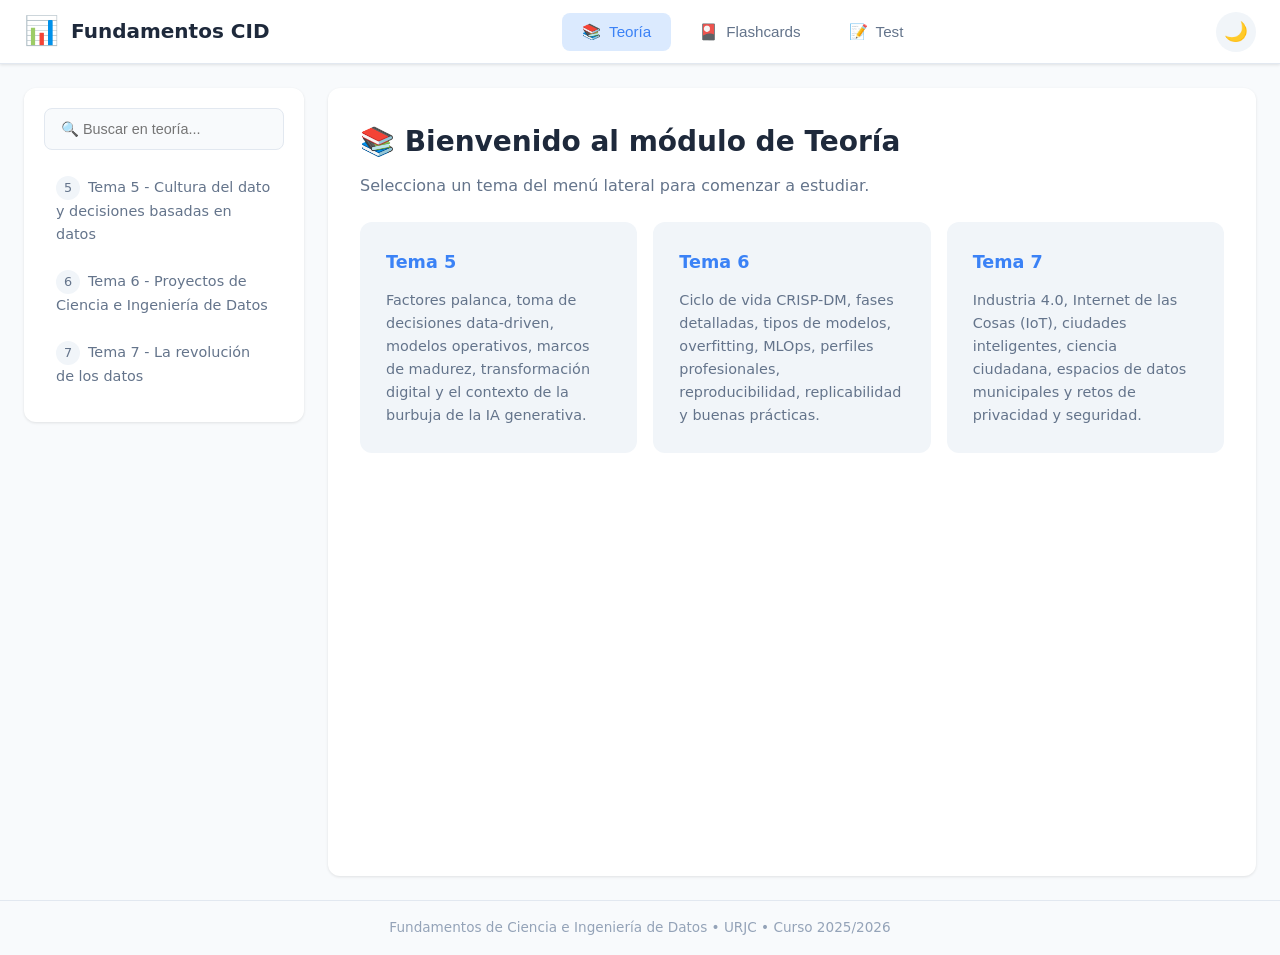
==== commit 88c0110b: "Ampliación completa Temas 5 y 6" ====
--- a/dashboard-standalone.html
+++ b/dashboard-standalone.html
@@ -1086,7 +1086,7 @@
     {
         "id": 5,
         "title": "Tema 5 - Cultura del dato y decisiones basadas en datos",
-        "summary": "Factores palanca, toma de decisiones data-driven, modelos operativos de ciencia de datos y marcos de madurez.",
+        "summary": "Factores palanca, toma de decisiones data-driven, modelos operativos, marcos de madurez, transformación digital y el contexto de la burbuja de la IA generativa.",
         "sections": [
             {
                 "title": "5.1 ¿Qué es la Ciencia de Datos?",
@@ -1123,37 +1123,53 @@
             {
                 "title": "5.3 Gobierno de datos y ciclo de vida",
                 "content": "\n                    <p>El gobierno de datos abarca dimensiones como calidad, seguridad, privacidad, metadatos, acceso, arquitectura y gestión de ciclo de vida.</p>\n                    <p>El <span class=\"keyword\">ciclo de vida de los datos</span> incluye generación, recolección, almacenamiento, procesamiento, uso, compartición, archivado y destrucción segura.</p>\n                "
+            },
+            {
+                "title": "5.4 La burbuja de la IA generativa",
+                "content": "\n                    <p>El auge de la <span class=\"keyword\">Inteligencia Artificial Generativa (GenIA)</span> ha generado enorme inversión, pero también creciente escepticismo sobre su rentabilidad real.</p>\n                    <h4>Estudio del MIT NANDA (agosto 2025)</h4>\n                    <p>El informe <em>\"The GenAI Divide: State of AI in Business 2025\"</em>, de Aditya Challapally, Chris Pease, Ramesh Raskar y Pradyumna Chari, concluye que:</p>\n                    <ul>\n                        <li>El <strong>95% de las organizaciones</strong> obtiene <strong>cero retorno</strong> de sus inversiones en GenIA.</li>\n                        <li>Solo el <strong>5% de los proyectos piloto</strong> consigue buen rendimiento económico.</li>\n                        <li>La <strong>inversión corporativa en GenIA</strong> se sitúa entre <strong>30.000 y 40.000 millones de dólares</strong>.</li>\n                    </ul>\n                    <h4>Brecha GenIA</h4>\n                    <p>Diferencia acusada entre <strong>compradores</strong> (empresas, PYMEs, mercado intermediario) y <strong>creadores</strong> (startups, consultoras, vendedores) de soluciones GenIA. Sus cuatro patrones son:</p>\n                    <ol>\n                        <li><strong>Disrupción limitada:</strong> solo contenidos digitales/telecomunicaciones y servicios profesionales han logrado mejoras de eficiencia significativas.</li>\n                        <li><strong>Paradoja empresarial:</strong> las grandes firmas lideran en proyectos piloto pero quedan rezagadas en escalabilidad.</li>\n                        <li><strong>Sesgo de inversión:</strong> los presupuestos se destinan a proyectos visibles y de alto nivel, no a equipos o procesos internos de alto ROI.</li>\n                        <li><strong>Ventaja de implementación:</strong> los proyectos con alianzas externas tienen el doble de tasa de éxito que los internos.</li>\n                    </ol>\n                    <h4>Impuesto de verificación y alucinaciones</h4>\n                    <p><span class=\"keyword\">Impuesto de verificación</span>: coste adicional derivado de la necesidad de verificar forensemente (a posteriori) todas las respuestas de la GenIA, ya que no puede evaluarse a sí misma ni estimar objetivamente su certeza. Acuñado por <strong>Tanmai Gopal</strong> (CEO de PromptQL).</p>\n                    <p>Las <span class=\"keyword\">alucinaciones</span> son respuestas incorrectas o inventadas generadas por modelos de GenIA; en aplicaciones críticas sigue siendo imprescindible la supervisión humana.</p>\n                    <h4>Impacto en mercado y figuras clave</h4>\n                    <ul>\n                        <li><strong>Sam Altman</strong> (OpenAI/Microsoft) admitió a principios de septiembre de 2025 problemas en el despliegue de GPT-5 en clientes.</li>\n                        <li><strong>Jensen Huang</strong> (NVIDIA) advirtió que podríamos estar llegando a un límite en la capacidad de escalar el entrenamiento de modelos de IA.</li>\n                        <li>Tras el informe del MIT, <strong>NVIDIA cayó alrededor de un 10%</strong> en 15 días. En abril de 2025 había caído hasta un <strong>26%</strong> por temor a aranceles comerciales de Donald Trump.</li>\n                        <li>Capitalización de NVIDIA en octubre de 2025: aproximadamente <strong>4,567 billones de dólares</strong>.</li>\n                    </ul>\n                    <h4>Lecciones para proyectos de ciencia de datos</h4>\n                    <p>Para evitar proyectos inviables, conviene seguir metodologías como <span class=\"keyword\">CRISP-DM</span>, definir un caso de negocio claro desde el diseño, evaluar la calidad de los datos de entrenamiento, controlar el coste de la infraestructura computacional (cloud) y gestionar las expectativas a corto plazo.</p>\n                    <h4>P&L y ROI</h4>\n                    <p>El <span class=\"keyword\">P&L</span> (Profit and Loss) es la declaración de pérdidas y ganancias. El <span class=\"keyword\">ROI</span> (Return on Investment) mide el retorno de la inversión. La sostenibilidad de un proyecto GenIA debe demostrarse en términos de impacto real en P&L y ROI, no solo en visibilidad.</p>\n                "
+            },
+            {
+                "title": "5.4 Referencias del tema",
+                "content": "\n                    <ul>\n                        <li>Aiken, P. & Harbour, T. <em>Data Strategy and the Enterprise Data Executive</em>.</li>\n                        <li>Booz Allen Hamilton (2013). <em>The Field Guide to Data Science</em>.</li>\n                        <li>Dehghani, Z. (2022). <em>Data Mesh</em>.</li>\n                        <li>Dietrich, D. et al. (2014). <em>Data Science & Big Data Analytics</em>.</li>\n                        <li>Eckerson, W. (2012). <em>Secrets of Analytical Leaders</em>.</li>\n                        <li>Eryurek, E. et al. (2021). <em>Data Governance</em>.</li>\n                        <li>Finch, A. et al. <em>Data Science for Business</em>.</li>\n                        <li>Territorio Creativo / Good Rebels (2015). <em>I Estudio de Transformación Digital en la Empresa Española</em>.</li>\n                        <li>MIT NANDA (2025). <em>The GenAI Divide: State of AI in Business 2025</em>.</li>\n                    </ul>\n                "
             }
         ]
     },
     {
         "id": 6,
         "title": "Tema 6 - Proyectos de Ciencia e Ingeniería de Datos",
-        "summary": "Ciclo de vida CRISP-DM, roles y perfiles, reproducibilidad, tipos de modelos y MLOps.",
+        "summary": "Ciclo de vida CRISP-DM, fases detalladas, tipos de modelos, overfitting, MLOps, perfiles profesionales, reproducibilidad, replicabilidad y buenas prácticas.",
         "sections": [
             {
                 "title": "6.1 El ciclo de vida de los proyectos: metodología",
                 "content": "\n                    <p>La Ciencia de Datos combina <strong>ingeniería</strong> y <strong>análisis de datos</strong>. Necesita metodologías que organicen ambas facetas.</p>\n                    <p>El método <span class=\"keyword\">CRISP-DM</span> (Cross-Industry Standard Process for Data Mining) es el estándar de facto para gestionar proyectos de Ciencia de Datos. Es independiente del sector y de la herramienta, e iterativo.</p>\n                    <h4>Fases de CRISP-DM</h4>\n                    <ol>\n                        <li><strong>Comprensión del negocio:</strong> definir objetivos y requisitos desde la perspectiva del negocio.</li>\n                        <li><strong>Comprensión de los datos:</strong> recopilación inicial, descripción, exploración y verificación de calidad.</li>\n                        <li><strong>Preparación de los datos:</strong> selección, limpieza, construcción, integración y formateo.</li>\n                        <li><strong>Modelado:</strong> selección de técnicas, generación de configuraciones de prueba, construcción y evaluación.</li>\n                        <li><strong>Evaluación:</strong> revisar pasos ejecutados y asegurar que cumplen objetivos de negocio.</li>\n                        <li><strong>Despliegue:</strong> planificar despliegue, monitorización y mantenimiento.</li>\n                    </ol>\n                    <p>El ciclo es <strong>iterativo</strong>, no lineal.</p>\n                    <h4>Ciclo de vida actualizado (9 fases)</h4>\n                    <p>Algunas metodologías actuales amplían CRISP-DM a un ciclo de vida de <strong>9 fases</strong> que incorpora etapas de producción y gobernanza:</p>\n                    <ol>\n                        <li>Definición de objetivos de negocio y KPIs.</li>\n                        <li>Obtención y comprensión de los datos.</li>\n                        <li>Preparación y limpieza de los datos.</li>\n                        <li>Análisis Exploratorio de Datos (EDA).</li>\n                        <li>Ingeniería de características.</li>\n                        <li>Construcción de modelos.</li>\n                        <li>Evaluación y comparación de modelos.</li>\n                        <li>Visualización y presentación de resultados.</li>\n                        <li><strong>Operacionalización y despliegue en producción</strong> (planificar, ejecutar y mantener).</li>\n                    </ol>\n                    <p>La <strong>novena fase</strong> consiste en operacionalizar y desplegar el proyecto en producción según el plan establecido.</p>\n                "
             },
             {
-                "title": "6.1 Fases en detalle",
-                "content": "\n                    <h4>Fase 1: Definición de objetivos</h4>\n                    <p>Concepto clave: <span class=\"keyword\">KPI</span> (Key Performance Indicator). Indicadores clave de rendimiento que miden el éxito de una organización. Deben ser cuantificables, pueden ser cuantitativos o cualitativos, y siempre se basan en una comprensión detallada de los aspectos críticos.</p>\n                    <p>La toma de decisiones debe medir el estado actual para predecir consecuencias futuras, teniendo en cuenta la incertidumbre.</p>\n                    <p>En el ámbito empresarial, los proyectos de datos deben alinearse con indicadores financieros como el <span class=\"keyword\">P&L</span> (Profit and Loss, Pérdidas y Ganancias), que refleja el resultado económico de la organización.</p>\n                    <h4>Fase 2: Obtención y preparación de datos</h4>\n                    <ul>\n                        <li>Obtención de datos: múltiples fuentes (offline vs. tiempo real).</li>\n                        <li>Almacenamiento: estructurados vs. no estructurados, datos enlazados, metadatos y estándares.</li>\n                        <li>Limpieza y organización: imputación de valores faltantes, eliminación de duplicados.</li>\n                        <li>Tratamiento: ontologías, identificación/extracción de datos relevantes.</li>\n                        <li>Cómputo y paralelización: particionado, compresión, multiprocesado, cloud computing, paradigmas como MapReduce.</li>\n                    </ul>\n                    <h4>Diccionario de datos y EDA</h4>\n                    <p>El <span class=\"keyword\">diccionario de datos</span> es un documento que recoge, para cada variable: nombre, naturaleza, descripción, valores posibles y rango. Es fundamental para que cualquier persona del equipo comprenda el significado de los datos.</p>\n                    <p>El <span class=\"keyword\">EDA</span> (Exploratory Data Analysis o Análisis Exploratorio de Datos) examina distribuciones, valores faltantes, outliers y relaciones entre variables para entender la estructura de los datos antes de modelar.</p>\n                    <blockquote>\"80% of my time was spent cleaning the data. Better data will always beat better models.\" — Thomson Nguyen</blockquote>\n                "
+                "title": "6.1 Fases en detalle: objetivos y datos",
+                "content": "\n                    <h4>Fase 1: Definición de objetivos</h4>\n                    <p>Concepto clave: <span class=\"keyword\">KPI</span> (Key Performance Indicator). Indicadores clave de rendimiento que miden el éxito de una organización. Deben ser cuantificables, pueden ser cuantitativos o cualitativos, y siempre se basan en una comprensión detallada de los aspectos críticos.</p>\n                    <p>La toma de decisiones debe medir el estado actual para predecir consecuencias futuras, teniendo en cuenta la incertidumbre.</p>\n                    <p>En el ámbito empresarial, los proyectos de datos deben alinearse con indicadores financieros como el <span class=\"keyword\">P&L</span> (Profit and Loss, Pérdidas y Ganancias), que refleja el resultado económico de la organización.</p>\n                    <h4>Fase 2: Obtención y preparación de datos</h4>\n                    <ul>\n                        <li><strong>Obtención de datos:</strong> múltiples fuentes (offline vs. tiempo real).</li>\n                        <li><strong>Almacenamiento:</strong> datos estructurados vs. no estructurados, datos enlazados, metadatos y estándares.</li>\n                        <li><strong>Limpieza y organización:</strong> imputación de valores faltantes, eliminación de duplicados, corrección de errores.</li>\n                        <li><strong>Tratamiento:</strong> ontologías, identificación y extracción de datos relevantes.</li>\n                        <li><strong>Cómputo y paralelización:</strong> particionado, compresión, multiprocesado, clusters, cloud computing, paradigmas como MapReduce.</li>\n                    </ul>\n                    <h4>Diccionario de datos y EDA</h4>\n                    <p>El <span class=\"keyword\">diccionario de datos</span> es un documento que recoge, para cada variable: nombre, naturaleza (cuantitativa, cualitativa, timestamp...), descripción, valores posibles y rango. Es fundamental para que cualquier persona del equipo comprenda el significado de los datos.</p>\n                    <p>El <span class=\"keyword\">EDA</span> (Exploratory Data Analysis o Análisis Exploratorio de Datos) examina distribuciones, valores faltantes, outliers y relaciones entre variables para entender la estructura de los datos antes de modelar.</p>\n                    <blockquote>\"80% of my time was spent cleaning the data. Better data will always beat better models.\" — Thomson Nguyen</blockquote>\n                "
             },
             {
-                "title": "6.1 Fase 3: construcción de modelos",
-                "content": "\n                    <p>Se construyen uno o varios modelos para resolver el objetivo marcado. La elección depende de costes, tiempo, recursos y requisitos.</p>\n                    <h4>Tipos de modelos según Leek y Peng</h4>\n                    <ul>\n                        <li><span class=\"keyword\">Descriptivo</span>: resúmenes de los datos sin interpretación.</li>\n                        <li><span class=\"keyword\">Exploratorio</span>: interpretación del modelo de datos sin analizar si es aplicable a otros conjuntos.</li>\n                        <li><span class=\"keyword\">Inferencial</span>: comprueba si patrones observados se mantienen en otros conjuntos de datos, sin hacer predicciones.</li>\n                        <li><span class=\"keyword\">Predictivo</span>: predice nuevos valores sin explicar la influencia de los parámetros de entrada.</li>\n                        <li><span class=\"keyword\">Causal</span>: comprueba cómo cambios en un parámetro afectan a la salida, solo en valores promedio.</li>\n                        <li><span class=\"keyword\">Mecanístico</span>: explica exactamente cómo varía la salida en función de los parámetros de entrada.</li>\n                    </ul>\n                    <h4>Sobreajuste y subajuste</h4>\n                    <p><span class=\"keyword\">Overfitting</span> (sobreajuste): modelo que se ajusta perfectamente a los datos de entrenamiento pero no generaliza bien a datos nuevos. Suele deberse a un modelo demasiado complejo para la cantidad o calidad de datos disponibles.</p>\n                    <p><span class=\"keyword\">Underfitting</span> (subajuste): modelo demasiado simple que ni siquiera captura bien los patrones de los datos de entrenamiento.</p>\n                    <h4>Técnicas para mitigar el sobreajuste</h4>\n                    <ul>\n                        <li><strong>Validación cruzada:</strong> divide los datos en subconjuntos de entrenamiento y validación para evaluar de forma más robusta cómo generaliza el modelo.</li>\n                        <li><strong>Regularización:</strong> penaliza la complejidad del modelo para evitar que se ajuste demasiado a los datos de entrenamiento.</li>\n                        <li><strong>Early stopping:</strong> detiene el entrenamiento cuando el rendimiento en datos de validación deja de mejorar.</li>\n                        <li><strong>Aumentar la complejidad del modelo no es una solución;</strong> de hecho, suele empeorar el sobreajuste.</li>\n                    </ul>\n                    <blockquote>\"Remember that all models are wrong; the practical question is how wrong do they have to be to not be useful.\" — George E. P. Box</blockquote>\n                    <blockquote>\"Everything should be made as simple as possible, but not simpler.\" — Albert Einstein</blockquote>\n                "
+                "title": "6.1 Construcción de modelos",
+                "content": "\n                    <p>Se construyen uno o varios modelos para resolver el objetivo marcado. La elección depende de costes, tiempo, recursos y requisitos. Un ejemplo clásico es <strong>The Netflix Prize</strong>, donde múltiples modelos compitieron y se seleccionaron según métricas y restricciones.</p>\n                    <h4>Tipos de modelos según Leek y Peng</h4>\n                    <ul>\n                        <li><span class=\"keyword\">Descriptivo</span>: resúmenes de los datos sin interpretación.</li>\n                        <li><span class=\"keyword\">Exploratorio</span>: interpretación del modelo de datos sin analizar si es aplicable a otros conjuntos.</li>\n                        <li><span class=\"keyword\">Inferencial</span>: comprueba si patrones observados se mantienen en otros conjuntos de datos, sin hacer predicciones.</li>\n                        <li><span class=\"keyword\">Predictivo</span>: predice nuevos valores sin explicar la influencia de los parámetros de entrada.</li>\n                        <li><span class=\"keyword\">Causal</span>: comprueba cómo cambios en un parámetro afectan a la salida, solo en valores promedio.</li>\n                        <li><span class=\"keyword\">Mecanístico</span>: explica exactamente cómo varía la salida en función de los parámetros de entrada.</li>\n                    </ul>\n                    <h4>Sobreajuste y subajuste</h4>\n                    <p><span class=\"keyword\">Overfitting</span> (sobreajuste): modelo que se ajusta perfectamente a los datos de entrenamiento pero no generaliza bien a datos nuevos. Suele deberse a un modelo demasiado complejo para la cantidad o calidad de datos disponibles.</p>\n                    <p><span class=\"keyword\">Underfitting</span> (subajuste): modelo demasiado simple que ni siquiera captura bien los patrones de los datos de entrenamiento.</p>\n                    <h4>Técnicas para mitigar el sobreajuste</h4>\n                    <ul>\n                        <li><strong>Validación cruzada:</strong> divide los datos en subconjuntos de entrenamiento y validación para evaluar de forma más robusta cómo generaliza el modelo.</li>\n                        <li><strong>Regularización:</strong> penaliza la complejidad del modelo para evitar que se ajuste demasiado a los datos de entrenamiento.</li>\n                        <li><strong>Early stopping:</strong> detiene el entrenamiento cuando el rendimiento en datos de validación deja de mejorar.</li>\n                        <li><strong>Aumentar la complejidad del modelo no es una solución;</strong> de hecho, suele empeorar el sobreajuste.</li>\n                    </ul>\n                    <blockquote>\"Remember that all models are wrong; the practical question is how wrong do they have to be to not be useful.\" — George E. P. Box</blockquote>\n                    <blockquote>\"Everything should be made as simple as possible, but not simpler.\" — Albert Einstein</blockquote>\n                "
             },
             {
-                "title": "6.1 Fases 4-6: evaluación, visualización y despliegue",
-                "content": "\n                    <h4>Fase 4: Evaluación / comparación de modelos</h4>\n                    <p>Proceso iterativo de creación, comparación y mejora. Se usan métricas de rendimiento para elegir el modelo más adecuado.</p>\n                    <h4>Fase 5: Visualización y presentación</h4>\n                    <p>Si no se comunican bien los resultados, el trabajo habrá sido en balde. Hay que ajustar el nivel de detalle al público. La representación gráfica es fundamental.</p>\n                    <h4>Fase 6: Despliegue en producción</h4>\n                    <p>Importancia creciente del despliegue, monitorización, mantenimiento y actualización. Surge el concepto de <span class=\"keyword\">MLOps</span> (Machine Learning Operations).</p>\n                "
+                "title": "6.1 Evaluación, visualización y despliegue",
+                "content": "\n                    <h4>Fase 4: Evaluación / comparación de modelos</h4>\n                    <p>Proceso iterativo de creación, comparación y mejora. Se usan métricas de rendimiento para elegir el modelo más adecuado según los objetivos de negocio.</p>\n                    <h4>Fase 5: Visualización y presentación</h4>\n                    <p>Si no se comunican bien los resultados, el trabajo habrá sido en balde. Hay que ajustar el nivel de detalle al público. La representación gráfica es fundamental para transmitir insights de forma clara.</p>\n                    <h4>Fase 6: Despliegue en producción</h4>\n                    <p>La importancia del despliegue, monitorización, mantenimiento y actualización de modelos ha crecido enormemente. De aquí surge el concepto de <span class=\"keyword\">MLOps</span> (Machine Learning Operations).</p>\n                    <p><span class=\"keyword\">MLOps</span> engloba las prácticas necesarias para poner modelos en producción de forma fiable, monitorizar su rendimiento, reentrenarlos y mantenerlos a lo largo del tiempo.</p>\n                "
             },
             {
-                "title": "6.2 Roles y perfiles",
-                "content": "\n                    <h4>Perfil del científico de datos</h4>\n                    <p>Debe ser polifacético; es más importante la amplitud de conocimientos y las conexiones entre disciplinas que la profundidad en una sola.</p>\n                    <ul>\n                        <li>Desarrollo de software, redes, sistemas de información.</li>\n                        <li>Teoría de la información, procesamiento de señales.</li>\n                        <li>Matemáticas y estadística.</li>\n                        <li>Visualización de datos y comunicación.</li>\n                        <li>Gestión de proyectos y liderazgo.</li>\n                        <li>Conocimiento del dominio de aplicación (deseable).</li>\n                    </ul>\n                    <p>Es aconsejable crear un <strong>portfolio</strong> con repositorios públicos y un blog. Perfiles avanzados pueden incluir libros, artículos o tutoriales.</p>\n                    <p>Cada organización puede tener un concepto diferente del científico de datos que busca. Cuidado con ofertas de perfiles \"unicornio\" que deberían cubrirse con varias personas.</p>\n                "
+                "title": "6.2 Roles y perfiles profesionales",
+                "content": "\n                    <h4>Perfil del científico/a de datos</h4>\n                    <p>Debe ser polifacético; es más importante la <strong>amplitud de conocimientos</strong> y las conexiones entre disciplinas que la profundidad en una sola.</p>\n                    <ul>\n                        <li>Desarrollo de software, redes, sistemas de información.</li>\n                        <li>Teoría de la información, procesamiento de señales.</li>\n                        <li>Matemáticas y estadística.</li>\n                        <li>Visualización de datos y comunicación.</li>\n                        <li>Gestión de proyectos y liderazgo.</li>\n                        <li>Conocimiento del dominio de aplicación (deseable).</li>\n                    </ul>\n                    <p>Es aconsejable crear un <strong>portfolio</strong> con repositorios públicos y un blog. Perfiles avanzados pueden incluir libros, artículos o tutoriales.</p>\n                    <p>Cada organización puede tener un concepto diferente del científico de datos que busca. Cuidado con ofertas de perfiles \"unicornio\" que deberían cubrirse con varias personas.</p>\n                    <h4>Ejemplos de perfiles reales</h4>\n                    <ul>\n                        <li><strong>David Robinson:</strong> creador de paquetes R como <em>broom</em> y <em>tidytext</em>; coautor de <em>Tidy Text Mining</em>.</li>\n                        <li><strong>Hadley Wickham:</strong> creador del <em>tidyverse</em> y <em>tidymodels</em>; autor de <em>R for Data Science</em>.</li>\n                        <li><strong>Wes McKinney:</strong> creador de <em>Pandas</em> y <em>Apache Arrow</em>; autor de <em>Python for Data Analysis</em>.</li>\n                        <li><strong>Jenny Bryan:</strong> desarrolladora de <em>usethis</em> y APIs de Google Drive para R; autora de <em>Stat 545</em> y <em>Happy Git with R</em>.</li>\n                        <li><strong>Susana Ferreras:</strong> científica de datos en Arsenal FC y delegada de la selección femenina española de baloncesto.</li>\n                        <li><strong>Hilary Parker:</strong> científica de datos; coanfitriona del podcast <em>Not So Standard Deviations</em> con Roger D. Peng.</li>\n                    </ul>\n                    <p><strong>Kaggle</strong> es una plataforma útil para encontrar proyectos de ejemplo, aunque no debe limitarse a competiciones.</p>\n                "
             },
             {
                 "title": "6.3 Reproducibilidad y replicabilidad",
-                "content": "\n                    <h4>Problema de la reproducibilidad</h4>\n                    <p>En áreas como oncología, psicología o economía se han encontrado dificultades para replicar estudios. Esto cuestiona la fiabilidad de muchas investigaciones.</p>\n                    <h4>Reproducibilidad</h4>\n                    <p>Capacidad para recomputar los resultados de un análisis con los <strong>mismos datos</strong> y conociendo los detalles del pipeline. Requiere datos, código y procedimiento.</p>\n                    <h4>Replicabilidad</h4>\n                    <p>Capacidad de realizar un experimento independiente con un <strong>conjunto de datos diferente</strong> del original. Si los resultados no son consistentes, se necesitan más réplicas y meta-análisis.</p>\n                    <h4>Elementos necesarios</h4>\n                    <ul>\n                        <li>Conjuntos de datos utilizados.</li>\n                        <li>Infraestructura equivalente.</li>\n                        <li>Software: código, dependencias, configuración.</li>\n                        <li>Metodología detallada (limpieza, análisis, resultados, conclusiones).</li>\n                    </ul>\n                    <h4>Control de versiones</h4>\n                    <p>El <span class=\"keyword\">control de versiones</span> (por ejemplo con Git) registra los cambios en el código y, cuando es posible, en los datos. Es una práctica esencial para favorecer la reproducibilidad, facilitar la colaboración y poder volver a estados anteriores del proyecto.</p>\n                    <p>La <span class=\"keyword\">programación literaria</span> (Donald Knuth) promueve documentar el código como una obra de literatura para mejorar la reproducibilidad.</p>\n                "
+                "content": "\n                    <h4>La crisis de la reproducibilidad</h4>\n                    <p>En áreas como oncología, psicología o economía se han encontrado dificultades para replicar estudios. Esto cuestiona la fiabilidad de muchas investigaciones y pone de relieve la importancia de métodos transparentes.</p>\n                    <ul>\n                        <li><strong>Oncología:</strong> Amgen confirmó solo <strong>6 de 53</strong> artículos emblemáticos; Bayer HealthCare validó solo el <strong>25%</strong> de estudios.</li>\n                        <li><strong>Psicología:</strong> de 249 artículos de la APA, el <strong>73%</strong> de los autores no respondió sobre sus datos en 6 meses.</li>\n                        <li><strong>Economía y finanzas:</strong> diferentes paquetes software producen resultados distintos con las mismas técnicas sobre datos idénticos.</li>\n                    </ul>\n                    <h4>Reproducibilidad</h4>\n                    <p>Capacidad para recomputar los resultados de un análisis con los <strong>mismos datos</strong> y conociendo los detalles del pipeline. Requiere datos, código y procedimiento.</p>\n                    <h4>Replicabilidad</h4>\n                    <p>Capacidad de realizar un experimento independiente con un <strong>conjunto de datos diferente</strong> del original. Si los resultados no son consistentes, se necesitan más réplicas y meta-análisis.</p>\n                    <h4>Elementos necesarios para la replicabilidad</h4>\n                    <ul>\n                        <li>Conjuntos de datos utilizados.</li>\n                        <li>Infraestructura equivalente.</li>\n                        <li>Software: código, dependencias, configuración.</li>\n                        <li>Metodología detallada (limpieza, análisis, resultados, conclusiones).</li>\n                    </ul>\n                    <h4>Control de versiones</h4>\n                    <p>El <span class=\"keyword\">control de versiones</span> (por ejemplo con Git) registra los cambios en el código y, cuando es posible, en los datos. Es una práctica esencial para favorecer la reproducibilidad, facilitar la colaboración y poder volver a estados anteriores del proyecto.</p>\n                    <h4>Programación literaria</h4>\n                    <p>La <span class=\"keyword\">programación literaria</span> (Donald Knuth, 1992) promueve documentar el código como una obra de literatura para mejorar la reproducibilidad y comprensión del análisis.</p>\n                "
+            },
+            {
+                "title": "6.3 Actividad 2: EDA, Kaggle y comunicación",
+                "content": "\n                    <p>La Actividad 2 aplica el ciclo de vida de proyectos de ciencia de datos a un caso práctico:</p>\n                    <ol>\n                        <li><strong>Selección de dataset:</strong> elegir un conjunto de datos y formular preguntas contestables. Crear un diccionario de datos.</li>\n                        <li><strong>Análisis Exploratorio de Datos (EDA):</strong> usar herramientas como el paquete Python <span class=\"keyword\">summarytools</span> para obtener resúmenes descriptivos, detectar valores faltantes, outliers y tipos incorrectos.</li>\n                        <li><strong>Modelos y comunicación:</strong> analizar notebooks de Kaggle, identificar el tipo de análisis según Leek & Peng, y crear un titular, un párrafo para no técnicos y un gráfico autocontenido.</li>\n                    </ol>\n                    <p>Documento de referencia clave: <strong>Leek & Peng (2015), \"What is the question?\"</strong>, publicado en <em>Science</em>.</p>\n                "
+            },
+            {
+                "title": "6.3 Referencias del tema",
+                "content": "\n                    <ul>\n                        <li>Barba, L.A. \"Terminologies for reproducible research\". arXiv:1802.03311 (2018).</li>\n                        <li>Brainard, J. et al. \"What a massive database of retracted papers reveals about science publishing's 'death penalty'\". Science (2018).</li>\n                        <li>Burman, L.E. et al. \"A call for replication studies\". Public Finance Review (2010).</li>\n                        <li>Begley, C.G. & Ellis, L.M. \"Drug development: Raise standards for preclinical cancer research\". Nature (2012).</li>\n                        <li>Healy, K. <em>Data visualization: A practical introduction</em>. Princeton University Press, 2018.</li>\n                        <li>Ioannidis, J.P.A. \"Why Most Published Research Findings Are False\". PLoS Medicine (2005).</li>\n                        <li>Lakshmanan, V. et al. <em>Machine Learning Design Patterns</em>. O'Reilly, 2020.</li>\n                        <li>Leek, J.T. & Peng, R.D. \"Reproducible research can still be wrong: adopting a prevention approach\". PNAS (2015).</li>\n                        <li>Peng, R.D. \"Reproducible research in computational science\". Science (2011).</li>\n                        <li>Provost, F. & Fawcett, T. <em>Data Science for Business</em>. O'Reilly, 2013.</li>\n                        <li>Robinson, E. & Nolis, J. <em>Build a Career in Data Science</em>. Manning, 2020.</li>\n                        <li>Wicherts, J.M. et al. \"The poor availability of psychological research data for reanalysis\". American Psychologist (2006).</li>\n                    </ul>\n                "
             }
         ]
     },
@@ -1232,845 +1248,1151 @@
     {
         "id": 2,
         "tema": 5,
-        "anverso": "Transformación digital: áreas de actuación",
+        "anverso": "Objetivo de la Ciencia de Datos",
+        "reverso": "Obtener conocimiento valioso y desarrollar productos y servicios basados en datos (Transformación Digital, Industria 4.0)."
+    },
+    {
+        "id": 3,
+        "tema": 5,
+        "anverso": "ML en Ciencia de Datos",
+        "reverso": "El aprendizaje máquina es esencial, pero no el único componente. Se necesitan equipos multidisciplinares."
+    },
+    {
+        "id": 4,
+        "tema": 5,
+        "anverso": "Caso Stitch Fix",
+        "reverso": "Startup de asesoramiento de ropa que combina algoritmos de recomendación con estilistas humanos (IA + IH)."
+    },
+    {
+        "id": 5,
+        "tema": 5,
+        "anverso": "Eric Colson",
+        "reverso": "Chief Algorithms Officer de Stitch Fix; anteriormente VP Data Science & Engineering en Netflix y Manager BI en Yahoo."
+    },
+    {
+        "id": 6,
+        "tema": 5,
+        "anverso": "Tres áreas de transformación digital",
         "reverso": "El cliente, el negocio y la empresa (procesos, liderazgo, cultura)."
     },
     {
-        "id": 3,
+        "id": 7,
+        "tema": 5,
+        "anverso": "Estudio Territorio Creativo 2015: transformación digital",
+        "reverso": "69% de empresas españolas habían iniciado transformación digital; 65% identificaba big data como clave; 50% no se sentía preparado."
+    },
+    {
+        "id": 8,
+        "tema": 5,
+        "anverso": "Sector más preparado para transformación digital",
+        "reverso": "Telecomunicaciones (convergencia de servicios y redes 5G)."
+    },
+    {
+        "id": 9,
+        "tema": 5,
+        "anverso": "Sectores más atrasados en transformación digital",
+        "reverso": "Moda y Belleza, Servicios, Cultura/Ocio, Distribución y Retail."
+    },
+    {
+        "id": 10,
+        "tema": 5,
+        "anverso": "9 factores palanca IBM",
+        "reverso": "Estudio de IBM con más de 900 empresas que identificó palancas de activación, dirección y amplificación para rentabilizar big data."
+    },
+    {
+        "id": 11,
         "tema": 5,
         "anverso": "Palancas de activación",
         "reverso": "Evidencias + conocimiento de negocio; métricas; plataformas hardware/software para Big Data."
     },
     {
-        "id": 4,
+        "id": 12,
         "tema": 5,
         "anverso": "Palancas de dirección",
-        "reverso": "Cultura del dato; estrategia y gobierno de datos; confianza y transparencia."
-    },
-    {
-        "id": 5,
+        "reverso": "Cultura del dato; data supply chain; estrategia y gobierno de datos; confianza y transparencia."
+    },
+    {
+        "id": 13,
+        "tema": 5,
+        "anverso": "Data supply chain",
+        "reverso": "Flujo de valor de los datasets a lo largo de las diferentes fases de negocio."
+    },
+    {
+        "id": 14,
         "tema": 5,
         "anverso": "Palancas de amplificación",
         "reverso": "Visión común; gestión de inversiones; compartir conocimientos dentro y fuera de la empresa."
     },
     {
-        "id": 6,
+        "id": 15,
         "tema": 5,
         "anverso": "Data-driven organization",
         "reverso": "Organización que usa datos para informar decisiones combinándolos con experiencia humana (IA + IH)."
     },
     {
-        "id": 7,
+        "id": 16,
+        "tema": 5,
+        "anverso": "William E. Deming",
+        "reverso": "Autor de la cita 'Without data, you're just another person with an opinion.'"
+    },
+    {
+        "id": 17,
+        "tema": 5,
+        "anverso": "Ventajas de los datos digitales",
+        "reverso": "Reutilizables, no se degradan físicamente, valor estratégico."
+    },
+    {
+        "id": 18,
+        "tema": 5,
+        "anverso": "Inconvenientes de los datos digitales",
+        "reverso": "Problemas de integridad, homogeneidad y vigencia; riesgo de corrupción o pérdida."
+    },
+    {
+        "id": 19,
         "tema": 5,
         "anverso": "Modelo operativo centralizado",
-        "reverso": "Un único equipo de Ciencia de Datos actúa como consultoría interna."
-    },
-    {
-        "id": 8,
+        "reverso": "Un único equipo de Ciencia de Datos actúa como consultoría interna. Coherencia metodológica pero riesgo de atomización."
+    },
+    {
+        "id": 20,
         "tema": 5,
         "anverso": "Modelo operativo desplegado",
-        "reverso": "Equipo central + equipos avanzados en unidades de negocio que hacen de puente."
-    },
-    {
-        "id": 9,
+        "reverso": "Equipo central + equipos avanzados en unidades de negocio que hacen de puente. Mejor para organizaciones medianas/grandes."
+    },
+    {
+        "id": 21,
         "tema": 5,
         "anverso": "Modelo operativo difuso",
         "reverso": "Unidades de Ciencia de Datos en cada negocio sin equipo central. Riesgo de repetición de esfuerzos."
     },
     {
-        "id": 10,
-        "tema": 5,
-        "anverso": "Data Science Maturity Model",
+        "id": 22,
+        "tema": 5,
+        "anverso": "Anti-HiPPOs",
+        "reverso": "Oposición a decisiones basadas únicamente en la opinión de la persona mejor pagada (Highest Paid Person's Opinion)."
+    },
+    {
+        "id": 23,
+        "tema": 5,
+        "anverso": "Data literacy",
+        "reverso": "Alfabetización en datos; conocimiento sobre manejo e interpretación de datos."
+    },
+    {
+        "id": 24,
+        "tema": 5,
+        "anverso": "Nuevos roles en cultura del dato",
+        "reverso": "CDO (Chief Data Officer), CAO (Chief Analytics/Algorithms Officer), CDS (Chief Data Scientist), CRS (Chief Research Scientist)."
+    },
+    {
+        "id": 25,
+        "tema": 5,
+        "anverso": "Knowledge gap",
+        "reverso": "Vacío de conocimiento por la marcha de personal clave experimentado en el dominio de negocio."
+    },
+    {
+        "id": 26,
+        "tema": 5,
+        "anverso": "Sesgo de inversión",
+        "reverso": "Destinar presupuesto de IA a proyectos visibles en lugar de equipos o procesos internos de alto ROI."
+    },
+    {
+        "id": 27,
+        "tema": 5,
+        "anverso": "Data Science Maturity Model (DSMM)",
         "reverso": "Collect → Describe → Discover → Predict → Advise. El más avanzado es Advise."
     },
     {
-        "id": 11,
+        "id": 28,
         "tema": 5,
         "anverso": "Data Mesh",
-        "reverso": "Dato y código como una misma unidad; propiedad descentralizada de dominios de datos."
-    },
-    {
-        "id": 12,
-        "tema": 5,
-        "anverso": "CDO / CAO / CDS / CRS",
-        "reverso": "Chief Data Officer, Chief Analytics/Algorithms Officer, Chief Data Scientist, Chief Research Scientist."
-    },
-    {
-        "id": 13,
+        "reverso": "Dato y código como una misma unidad; propiedad descentralizada de dominios de datos; autoservicio y gobernanza federada."
+    },
+    {
+        "id": 29,
+        "tema": 5,
+        "anverso": "Ciclo de vida de los datos",
+        "reverso": "Generación, recolección, almacenamiento, procesamiento, uso, compartición, archivado y destrucción segura."
+    },
+    {
+        "id": 30,
+        "tema": 5,
+        "anverso": "Gobierno de datos",
+        "reverso": "Abarca calidad, seguridad, privacidad, metadatos, acceso, arquitectura y gestión de ciclo de vida."
+    },
+    {
+        "id": 31,
+        "tema": 5,
+        "anverso": "GenIA: estudio MIT NANDA 2025",
+        "reverso": "95% de organizaciones obtienen cero retorno; solo 5% de proyectos piloto tienen buen rendimiento económico; inversión de 30-40 mil millones de dólares."
+    },
+    {
+        "id": 32,
+        "tema": 5,
+        "anverso": "Brecha GenIA",
+        "reverso": "Diferencia entre compradores y creadores de soluciones GenIA. Incluye disrupción limitada, paradoja empresarial, sesgo de inversión y ventaja de implementación."
+    },
+    {
+        "id": 33,
+        "tema": 5,
+        "anverso": "Disrupción limitada (Brecha GenIA)",
+        "reverso": "Solo contenidos digitales/telecomunicaciones y servicios profesionales han logrado mejoras de eficiencia con GenIA."
+    },
+    {
+        "id": 34,
+        "tema": 5,
+        "anverso": "Paradoja empresarial (Brecha GenIA)",
+        "reverso": "Las grandes firmas lideran en proyectos piloto pero quedan rezagadas en escalabilidad."
+    },
+    {
+        "id": 35,
+        "tema": 5,
+        "anverso": "Ventaja de implementación (Brecha GenIA)",
+        "reverso": "Proyectos con alianzas externas tienen el doble de tasa de éxito que los internos."
+    },
+    {
+        "id": 36,
+        "tema": 5,
+        "anverso": "Impuesto de verificación",
+        "reverso": "Coste adicional por verificar forensemente las respuestas de GenIA. Acuñado por Tanmai Gopal (PromptQL)."
+    },
+    {
+        "id": 37,
+        "tema": 5,
+        "anverso": "Alucinaciones en IA",
+        "reverso": "Respuestas incorrectas o inventadas generadas por modelos GenIA. Requieren supervisión humana en aplicaciones críticas."
+    },
+    {
+        "id": 38,
+        "tema": 5,
+        "anverso": "P&L",
+        "reverso": "Profit and Loss: declaración de pérdidas y ganancias. El 95% de proyectos piloto GenIA no impactan en la P&L."
+    },
+    {
+        "id": 39,
+        "tema": 5,
+        "anverso": "ROI",
+        "reverso": "Return on Investment: retorno de la inversión. Clave para evaluar sostenibilidad de proyectos GenIA."
+    },
+    {
+        "id": 40,
+        "tema": 5,
+        "anverso": "Sam Altman y GPT-5 (septiembre 2025)",
+        "reverso": "CEO de OpenAI admitió problemas en el despliegue de GPT-5 en clientes."
+    },
+    {
+        "id": 41,
+        "tema": 5,
+        "anverso": "Jensen Huang y escalado de IA",
+        "reverso": "CEO de NVIDIA advirtió que podríamos estar llegando a un límite en la capacidad de escalar el entrenamiento de modelos de IA."
+    },
+    {
+        "id": 42,
+        "tema": 5,
+        "anverso": "NVIDIA: caídas y capitalización 2025",
+        "reverso": "Cayó ~10% tras informe MIT; caída de hasta 26% en abril 2025 por aranceles Trump; capitalización de ~4,567 billones de dólares en octubre 2025."
+    },
+    {
+        "id": 43,
+        "tema": 5,
+        "anverso": "CRISP-DM como mitigación",
+        "reverso": "Metodología para evitar proyectos inviables: caso de negocio claro, calidad de datos, control de costes cloud y gestión de expectativas."
+    },
+    {
+        "id": 44,
         "tema": 6,
         "anverso": "CRISP-DM",
-        "reverso": "Cross-Industry Standard Process for Data Mining. 6 fases iterativas: negocio, datos, preparación, modelado, evaluación, despliegue."
-    },
-    {
-        "id": 14,
+        "reverso": "Cross-Industry Standard Process for Data Mining. Estándar de facto para gestión de proyectos de Ciencia de Datos. 6 fases iterativas."
+    },
+    {
+        "id": 45,
+        "tema": 6,
+        "anverso": "6 fases de CRISP-DM",
+        "reverso": "Comprensión del negocio, comprensión de datos, preparación, modelado, evaluación y despliegue."
+    },
+    {
+        "id": 46,
+        "tema": 6,
+        "anverso": "Ciclo de vida actualizado (9 fases)",
+        "reverso": "Extensión de CRISP-DM donde la novena fase es operacionalizar y desplegar en producción."
+    },
+    {
+        "id": 47,
         "tema": 6,
         "anverso": "KPI",
         "reverso": "Key Performance Indicator. Indicador cuantificable del éxito de una organización."
     },
     {
-        "id": 15,
+        "id": 48,
+        "tema": 6,
+        "anverso": "P&L",
+        "reverso": "Profit and Loss: declaración de pérdidas y ganancias que refleja el resultado económico."
+    },
+    {
+        "id": 49,
+        "tema": 6,
+        "anverso": "Fase 1 CRISP-DM: definición de objetivos",
+        "reverso": "Definir KPIs, entender incertidumbre y alinear con indicadores financieros como P&L."
+    },
+    {
+        "id": 50,
+        "tema": 6,
+        "anverso": "Fase 2 CRISP-DM: obtención y preparación",
+        "reverso": "Obtener datos (offline/tiempo real), almacenar, limpiar, usar ontologías, computación paralela y cloud."
+    },
+    {
+        "id": 51,
+        "tema": 6,
+        "anverso": "Diccionario de datos",
+        "reverso": "Documento con nombre, naturaleza, descripción, valores posibles y rango de cada variable."
+    },
+    {
+        "id": 52,
+        "tema": 6,
+        "anverso": "EDA",
+        "reverso": "Exploratory Data Analysis: análisis exploratorio de distribuciones, valores faltantes y relaciones."
+    },
+    {
+        "id": 53,
+        "tema": 6,
+        "anverso": "Cita de Thomson Nguyen",
+        "reverso": "'80% of my time was spent cleaning the data. Better data will always beat better models.'"
+    },
+    {
+        "id": 54,
+        "tema": 6,
+        "anverso": "Fase 3 CRISP-DM: construcción de modelos",
+        "reverso": "Construir uno o varios modelos según costes, tiempo y recursos. Ejemplo: The Netflix Prize."
+    },
+    {
+        "id": 55,
         "tema": 6,
         "anverso": "Modelo descriptivo",
         "reverso": "Resúmenes de datos sin interpretación."
     },
     {
-        "id": 16,
+        "id": 56,
         "tema": 6,
         "anverso": "Modelo exploratorio",
         "reverso": "Interpretación del modelo sin analizar si es aplicable a otros datos."
     },
     {
-        "id": 17,
+        "id": 57,
         "tema": 6,
         "anverso": "Modelo inferencial",
         "reverso": "Comprueba si patrones se mantienen en otros conjuntos de datos sin hacer predicciones."
     },
     {
-        "id": 18,
+        "id": 58,
         "tema": 6,
         "anverso": "Modelo predictivo",
         "reverso": "Predice nuevos valores sin explicar la influencia de los parámetros de entrada."
     },
     {
-        "id": 19,
+        "id": 59,
         "tema": 6,
         "anverso": "Modelo causal",
         "reverso": "Comprueba cómo cambios en un parámetro afectan a la salida, en valores promedio."
     },
     {
-        "id": 20,
+        "id": 60,
         "tema": 6,
         "anverso": "Modelo mecanístico",
         "reverso": "Explica exactamente cómo varía la salida según los parámetros de entrada."
     },
     {
-        "id": 21,
+        "id": 61,
         "tema": 6,
         "anverso": "Overfitting",
         "reverso": "Modelo que se ajusta perfectamente a entrenamiento pero no generaliza a datos nuevos."
     },
     {
-        "id": 22,
+        "id": 62,
+        "tema": 6,
+        "anverso": "Underfitting",
+        "reverso": "Modelo demasiado simple que no captura los patrones de los datos de entrenamiento."
+    },
+    {
+        "id": 63,
+        "tema": 6,
+        "anverso": "Validación cruzada",
+        "reverso": "Divide datos en subconjuntos de entrenamiento y validación para evaluar la generalización."
+    },
+    {
+        "id": 64,
+        "tema": 6,
+        "anverso": "Regularización",
+        "reverso": "Penaliza la complejidad del modelo para evitar el sobreajuste."
+    },
+    {
+        "id": 65,
+        "tema": 6,
+        "anverso": "Early stopping",
+        "reverso": "Detener el entrenamiento cuando el rendimiento en validación deja de mejorar."
+    },
+    {
+        "id": 66,
+        "tema": 6,
+        "anverso": "Cita de George E.P. Box",
+        "reverso": "'All models are wrong, some models are useful' (todos los modelos son erróneos; algunos son útiles)."
+    },
+    {
+        "id": 67,
+        "tema": 6,
+        "anverso": "Cita de Einstein sobre simplicidad",
+        "reverso": "'Everything should be made as simple as possible, but not simpler.'"
+    },
+    {
+        "id": 68,
         "tema": 6,
         "anverso": "MLOps",
         "reverso": "Machine Learning Operations: despliegue, monitorización, mantenimiento y actualización de modelos."
     },
     {
-        "id": 23,
+        "id": 69,
+        "tema": 6,
+        "anverso": "Perfil del científico de datos",
+        "reverso": "Polifacético: software, redes, matemáticas, estadística, visualización, comunicación, gestión y dominio."
+    },
+    {
+        "id": 70,
+        "tema": 6,
+        "anverso": "Portfolio de un científico de datos",
+        "reverso": "Repositorios públicos y blog; opcionalmente libros, artículos o tutoriales."
+    },
+    {
+        "id": 71,
+        "tema": 6,
+        "anverso": "David Robinson",
+        "reverso": "Científico de datos; creador de paquetes R broom y tidytext; coautor de Tidy Text Mining."
+    },
+    {
+        "id": 72,
+        "tema": 6,
+        "anverso": "Hadley Wickham",
+        "reverso": "Creador del tidyverse y tidymodels; autor de R for Data Science."
+    },
+    {
+        "id": 73,
+        "tema": 6,
+        "anverso": "Wes McKinney",
+        "reverso": "Creador de Pandas y Apache Arrow; autor de Python for Data Analysis."
+    },
+    {
+        "id": 74,
+        "tema": 6,
+        "anverso": "Jenny Bryan",
+        "reverso": "Desarrolladora de usethis y APIs de Google Drive para R; autora de Stat 545 y Happy Git with R."
+    },
+    {
+        "id": 75,
+        "tema": 6,
+        "anverso": "Susana Ferreras",
+        "reverso": "Científica de datos en Arsenal FC y delegada de la selección femenina española de baloncesto."
+    },
+    {
+        "id": 76,
+        "tema": 6,
+        "anverso": "Hilary Parker",
+        "reverso": "Científica de datos; coanfitriona del podcast Not So Standard Deviations con Roger D. Peng."
+    },
+    {
+        "id": 77,
+        "tema": 6,
+        "anverso": "Kaggle",
+        "reverso": "Plataforma para encontrar proyectos de ejemplo y competiciones de ciencia de datos."
+    },
+    {
+        "id": 78,
         "tema": 6,
         "anverso": "Reproducibilidad",
-        "reverso": "Recomputar resultados con los mismos datos y el mismo pipeline."
-    },
-    {
-        "id": 24,
+        "reverso": "Capacidad para recomputar resultados con los mismos datos y el mismo pipeline."
+    },
+    {
+        "id": 79,
         "tema": 6,
         "anverso": "Replicabilidad",
-        "reverso": "Realizar un experimento independiente con datos diferentes."
-    },
-    {
-        "id": 25,
+        "reverso": "Capacidad de realizar un experimento independiente con datos diferentes."
+    },
+    {
+        "id": 80,
+        "tema": 6,
+        "anverso": "Crisis de reproducibilidad en oncología",
+        "reverso": "Amgen confirmó solo 6 de 53 artículos emblemáticos; Bayer validó solo el 25%."
+    },
+    {
+        "id": 81,
+        "tema": 6,
+        "anverso": "Crisis de reproducibilidad en psicología",
+        "reverso": "73% de autores de artículos APA no respondió sobre sus datos en 6 meses."
+    },
+    {
+        "id": 82,
+        "tema": 6,
+        "anverso": "Ioannidis (2005)",
+        "reverso": "'Why Most Published Research Findings Are False'. Artículo clave sobre crisis de reproducibilidad."
+    },
+    {
+        "id": 83,
+        "tema": 6,
+        "anverso": "Control de versiones",
+        "reverso": "Registro de cambios en código y datos para favorecer la reproducibilidad (ej. Git)."
+    },
+    {
+        "id": 84,
         "tema": 6,
         "anverso": "Programación literaria",
-        "reverso": "Documentar el código como una obra de literatura (Donald Knuth)."
-    },
-    {
-        "id": 26,
+        "reverso": "Documentar el código como una obra de literatura. Donald Knuth, 1992."
+    },
+    {
+        "id": 85,
+        "tema": 6,
+        "anverso": "summarytools",
+        "reverso": "Paquete Python usado en la Actividad 2 para obtener resúmenes descriptivos en el EDA."
+    },
+    {
+        "id": 86,
+        "tema": 6,
+        "anverso": "Leek & Peng (2015)",
+        "reverso": "Autores de 'What is the question?', documento de referencia para clasificación de tipos de análisis."
+    },
+    {
+        "id": 87,
         "tema": 8,
         "anverso": "Espacio Único Digital de Datos",
         "reverso": "Iniciativa de la UE para un mercado único de datos seguros. Impulso en 2020."
     },
     {
-        "id": 27,
+        "id": 88,
         "tema": 8,
         "anverso": "Estrategia Europea de Datos (2020)",
         "reverso": "Hito más importante para el Mercado Único de Datos Europeo en 2020."
     },
     {
-        "id": 28,
+        "id": 89,
         "tema": 8,
         "anverso": "RGPD / GDPR",
         "reverso": "Reglamento General de Protección de Datos. Aprobado 2016, aplicado 2018."
     },
     {
-        "id": 29,
+        "id": 90,
         "tema": 8,
         "anverso": "Dividendo digital",
         "reverso": "Beneficios obtenidos por el uso masivo de datos."
     },
     {
-        "id": 30,
+        "id": 91,
         "tema": 8,
         "anverso": "Pacto Verde Europeo",
         "reverso": "Iniciativa de la UE para alcanzar la neutralidad climática en 2050."
     },
     {
-        "id": 31,
+        "id": 92,
         "tema": 8,
         "anverso": "CISPE",
         "reverso": "Código de Conducta para Proveedores de Servicios de Infraestructura en la Nube en la UE."
     },
     {
-        "id": 32,
+        "id": 93,
         "tema": 8,
         "anverso": "FIWARE",
         "reverso": "Plataforma de código abierto para smart cities e IoT."
     },
     {
-        "id": 33,
+        "id": 94,
         "tema": 8,
         "anverso": "GAIA-X",
         "reverso": "Iniciativa para un ecosistema de datos federado en Europa."
     },
     {
-        "id": 34,
+        "id": 95,
         "tema": 8,
         "anverso": "Reglamento de IA UE 2024/1689",
         "reverso": "Clasifica riesgos de IA en mínimo, limitado, alto y prohibido."
     },
     {
-        "id": 35,
+        "id": 96,
         "tema": 8,
         "anverso": "Consumo energético TIC en UE",
         "reverso": "5-9% del consumo eléctrico total y 2% de emisiones contaminantes."
     },
     {
-        "id": 36,
-        "tema": 5,
-        "anverso": "Sesgo de inversión",
-        "reverso": "Destinar presupuesto de IA a proyectos visibles en lugar de equipos o procesos internos de alto ROI."
-    },
-    {
-        "id": 37,
-        "tema": 5,
-        "anverso": "Data supply chain",
-        "reverso": "Flujo de valor de los datasets a lo largo de las fases de negocio."
-    },
-    {
-        "id": 38,
-        "tema": 6,
-        "anverso": "Ciclo de vida actualizado (9 fases)",
-        "reverso": "Extensión de CRISP-DM donde la novena fase es operacionalizar y desplegar en producción."
-    },
-    {
-        "id": 39,
-        "tema": 6,
-        "anverso": "Diccionario de datos",
-        "reverso": "Documento con nombre, naturaleza, descripción, valores posibles y rango de cada variable."
-    },
-    {
-        "id": 40,
-        "tema": 6,
-        "anverso": "EDA",
-        "reverso": "Exploratory Data Analysis: análisis exploratorio de distribuciones, valores faltantes y relaciones."
-    },
-    {
-        "id": 41,
-        "tema": 6,
-        "anverso": "P&L",
-        "reverso": "Profit and Loss: declaración de pérdidas y ganancias."
-    },
-    {
-        "id": 42,
-        "tema": 6,
-        "anverso": "Validación cruzada",
-        "reverso": "Divide datos en subconjuntos de entrenamiento y validación para evaluar la generalización."
-    },
-    {
-        "id": 43,
-        "tema": 6,
-        "anverso": "Early stopping",
-        "reverso": "Detener el entrenamiento cuando el rendimiento en validación deja de mejorar."
-    },
-    {
-        "id": 44,
-        "tema": 6,
-        "anverso": "Underfitting",
-        "reverso": "Modelo demasiado simple que no captura los patrones de los datos de entrenamiento."
-    },
-    {
-        "id": 45,
-        "tema": 6,
-        "anverso": "Control de versiones",
-        "reverso": "Registro de cambios en código y datos para favorecer la reproducibilidad."
-    },
-    {
-        "id": 46,
+        "id": 97,
         "tema": 8,
         "anverso": "CISPE",
         "reverso": "Cloud Infrastructure Services Providers in Europe; código de conducta para proveedores de nube en la UE."
     },
     {
-        "id": 47,
+        "id": 98,
         "tema": 8,
         "anverso": "FIWARE",
         "reverso": "Plataforma de código abierto para smart cities e IoT impulsada por la UE."
     },
     {
-        "id": 48,
+        "id": 99,
         "tema": 8,
         "anverso": "GAIA-X",
         "reverso": "Iniciativa para un ecosistema de datos federado en Europa."
     },
     {
-        "id": 49,
+        "id": 100,
         "tema": 8,
         "anverso": "Libro Blanco sobre IA (2020)",
         "reverso": "Documento de la Comisión Europea publicado en 2020 junto con la Estrategia Europea de Datos, sobre el marco de IA en la UE."
     },
     {
-        "id": 50,
+        "id": 101,
         "tema": 8,
         "anverso": "Reglamento sobre Gobernanza de Datos",
         "reverso": "Reglamento de noviembre 2020 que establece un marco para la gobernanza intersectorial del acceso y uso de datos en la UE."
     },
     {
-        "id": 51,
+        "id": 102,
         "tema": 8,
         "anverso": "Inversión en infraestructuras datos UE",
         "reverso": "Primera fase en 2022 con una inversión total prevista de aproximadamente 2.000 millones de euros."
     },
     {
-        "id": 52,
+        "id": 103,
         "tema": 8,
         "anverso": "G2B",
         "reverso": "Intercambio de datos de la Administración Pública a empresas."
     },
     {
-        "id": 53,
+        "id": 104,
         "tema": 8,
         "anverso": "B2B",
         "reverso": "Intercambio de datos entre empresas."
     },
     {
-        "id": 54,
+        "id": 105,
         "tema": 8,
         "anverso": "B2G",
         "reverso": "Intercambio de datos de empresas a la Administración Pública."
     },
     {
-        "id": 55,
+        "id": 106,
         "tema": 8,
         "anverso": "G2G",
         "reverso": "Intercambio de datos entre administraciones públicas."
     },
     {
-        "id": 56,
+        "id": 107,
         "tema": 8,
         "anverso": "Data Acquisition",
         "reverso": "Fase de la cadena de valor del dato: adquisición de datos estructurados/no estructurados, eventos, sensores, streams, multimodalidad."
     },
     {
-        "id": 57,
+        "id": 108,
         "tema": 8,
         "anverso": "Data Analysis",
         "reverso": "Fase de la cadena de valor del dato: stream mining, análisis semántico, ML, extracción de información, datos vinculados."
     },
     {
-        "id": 58,
+        "id": 109,
         "tema": 8,
         "anverso": "Data Curation",
         "reverso": "Fase de la cadena de valor del dato: validación, anotación, interoperabilidad y garantía de calidad."
     },
     {
-        "id": 59,
+        "id": 110,
         "tema": 8,
         "anverso": "Data Storage",
         "reverso": "Fase de la cadena de valor del dato: bases en memoria, NoSQL, cloud, escalabilidad, seguridad."
     },
     {
-        "id": 60,
+        "id": 111,
         "tema": 8,
         "anverso": "Data Usage",
         "reverso": "Fase de la cadena de valor del dato: soporte a decisiones, predicciones, simulaciones, visualización, control."
     },
     {
-        "id": 61,
+        "id": 112,
         "tema": 8,
         "anverso": "GENIVI Alliance",
         "reverso": "Alianza del sector automoción, ejemplo de coopetition, que ha evolucionado a COVESA."
     },
     {
-        "id": 62,
+        "id": 113,
         "tema": 8,
         "anverso": "COVESA",
         "reverso": "The Connected Vehicle Systems Alliance. Plataforma de coopetition para sistemas del coche inteligente conectado a IoT."
     },
     {
-        "id": 63,
+        "id": 114,
         "tema": 8,
         "anverso": "Riesgo mínimo o nulo en IA",
         "reverso": "Sistemas como juegos o filtros de spam. No están regulados en el Reglamento de IA UE 2024/1689."
     },
     {
-        "id": 64,
+        "id": 115,
         "tema": 8,
         "anverso": "Riesgo limitado en IA",
         "reverso": "Chatbots o generadores de contenido. Obligaciones de transparencia: informar que se interactúa con IA."
     },
     {
-        "id": 65,
+        "id": 116,
         "tema": 8,
         "anverso": "Riesgo alto en IA",
         "reverso": "Diagnósticos médicos, conducción autónoma, identificación biométrica. Estrictos requisitos de seguridad, transparencia y supervisión humana."
     },
     {
-        "id": 66,
+        "id": 117,
         "tema": 8,
         "anverso": "Riesgo prohibido en IA",
         "reverso": "Vigilancia masiva sin consentimiento. Completamente prohibidos en el Reglamento de IA UE 2024/1689."
     },
     {
-        "id": 67,
+        "id": 118,
         "tema": 8,
         "anverso": "ADAC",
         "reverso": "Organización automovilística alemana que detectó la recopilación masiva y poco transparente de datos personales en coches modernos."
     },
     {
-        "id": 68,
+        "id": 119,
         "tema": 8,
         "anverso": "Blanco móvil (Ciencia de Datos)",
         "reverso": "Metáfora que describe a la Ciencia de Datos como un campo en constante cambio y evolución."
     },
     {
-        "id": 69,
+        "id": 120,
         "tema": 8,
         "anverso": "Computación cuántica",
         "reverso": "Tendencia futura que puede revolucionar el procesamiento de datos, pero amenaza la ciberseguridad habitual."
     },
     {
-        "id": 70,
+        "id": 121,
         "tema": 8,
         "anverso": "XAI",
         "reverso": "Aprendizaje máquina explicable. Busca entender por qué los algoritmos toman determinadas decisiones."
     },
     {
-        "id": 71,
+        "id": 122,
         "tema": 8,
         "anverso": "Sintetización de contenidos",
         "reverso": "Tendencia futura ejemplificada por GPT-3 y sistemas de síntesis de voz natural. Riesgos en atención al cliente."
     },
     {
-        "id": 72,
+        "id": 123,
         "tema": 8,
         "anverso": "Perfil unicornio",
         "reverso": "Oferta laboral que exige aglutinar muchos conocimientos diversos; en realidad debería cubrirse con varias personas."
     },
     {
-        "id": 73,
+        "id": 124,
         "tema": 8,
         "anverso": "Storytelling en Ciencia de Datos",
         "reverso": "Habilidad crecientemente importante para comunicar resultados y valor de los proyectos de datos."
     },
     {
-        "id": 74,
+        "id": 125,
         "tema": 8,
         "anverso": "Cuadratura del círculo (mercado de datos)",
         "reverso": "Reto de la UE: regular y proteger sin frenar la libertad de mercado y la innovación en el Espacio Único de Datos."
     },
     {
-        "id": 75,
+        "id": 126,
         "tema": 7,
         "anverso": "Industria 4.0",
         "reverso": "Cuarta Revolución Industrial. Término acuñado por Klaus Schwab en 2016. Combina robótica, IA, IoT, drones, vehículos autónomos, genética y materiales avanzados."
     },
     {
-        "id": 76,
+        "id": 127,
         "tema": 7,
         "anverso": "Klaus Schwab",
         "reverso": "Economista y empresario alemán, fundador del Foro Económico Mundial. Autor de 'The Fourth Industrial Revolution' (2016)."
     },
     {
-        "id": 77,
+        "id": 128,
         "tema": 7,
         "anverso": "The Fourth Industrial Revolution (2016)",
         "reverso": "Libro de Klaus Schwab que define el impacto de las tecnologías emergentes en el desarrollo humano del siglo XXI."
     },
     {
-        "id": 78,
+        "id": 129,
         "tema": 7,
         "anverso": "Primera Revolución Industrial",
         "reverso": "Siglo XVIII. Mecanización y máquina de vapor."
     },
     {
-        "id": 79,
+        "id": 130,
         "tema": 7,
         "anverso": "Segunda Revolución Industrial",
         "reverso": "Propiciada por la electricidad y las telecomunicaciones."
     },
     {
-        "id": 80,
+        "id": 131,
         "tema": 7,
         "anverso": "Tercera Revolución Industrial",
         "reverso": "Introducción de las tecnologías digitales en los procesos industriales."
     },
     {
-        "id": 81,
+        "id": 132,
         "tema": 7,
         "anverso": "Cuarta Revolución Industrial: tecnologías",
         "reverso": "Robótica, materiales avanzados, genética, IoT, drones, ingeniería biomédica, vehículos autónomos, IA y aprendizaje automático."
     },
     {
-        "id": 82,
+        "id": 133,
         "tema": 7,
         "anverso": "Impacto real de Industria 4.0",
         "reverso": "No solo la tecnología, sino los cambios en relaciones humanas, productivas, sociales, políticas y económicas a escala global."
     },
     {
-        "id": 83,
+        "id": 134,
         "tema": 7,
         "anverso": "GIS",
         "reverso": "Sistema de Información Geográfica. Tecnología de localización e identificación en Industria 4.0."
     },
     {
-        "id": 84,
+        "id": 135,
         "tema": 7,
         "anverso": "RFID",
         "reverso": "Radio Frequency Identification. Tecnología de identificación mediante radiofrecuencia."
     },
     {
-        "id": 85,
+        "id": 136,
         "tema": 7,
         "anverso": "Wearable devices",
         "reverso": "Dispositivos vestibles que recogen datos del usuario o del entorno: relojes inteligentes, pulseras de actividad, gafas AR, ropa inteligente."
     },
     {
-        "id": 86,
+        "id": 137,
         "tema": 7,
         "anverso": "NFV",
         "reverso": "Network Functions Virtualization. Computación elástica y bajo demanda mediante dispositivos virtuales."
     },
     {
-        "id": 87,
+        "id": 138,
         "tema": 7,
         "anverso": "Riesgos de cadenas de suministro",
         "reverso": "Dependencia globalizada de componentes críticos. Cambios geopolíticos (guerras, tensiones) revelan vulnerabilidades."
     },
     {
-        "id": 88,
+        "id": 139,
         "tema": 7,
         "anverso": "Microchips como componente crítico",
         "reverso": "La producción de semiconductores es esencial para la estabilidad económica y tecnológica de un país."
     },
     {
-        "id": 89,
+        "id": 140,
         "tema": 7,
         "anverso": "Inversión IBM en microchips (EE.UU.)",
         "reverso": "20.000 millones de dólares en fabricación de microchips, anunciada en planta visitada por Joe Biden."
     },
     {
-        "id": 90,
+        "id": 141,
         "tema": 7,
         "anverso": "Objetivo europeo de fabricación de chips",
         "reverso": "Conseguir el 20% del mercado de producción de chips para 2030."
     },
     {
-        "id": 91,
+        "id": 142,
         "tema": 7,
         "anverso": "Taiwán y semiconductores",
         "reverso": "Principal fabricante de microchips avanzados. Su inestabilidad política puede poner en riesgo el abastecimiento mundial."
     },
     {
-        "id": 92,
+        "id": 143,
         "tema": 7,
         "anverso": "Estrategia IC 4.0",
         "reverso": "Estrategia Nacional de Industria Conectada 4.0 en España. Busca incrementar valor añadido industrial y empleo cualificado."
     },
     {
-        "id": 93,
+        "id": 144,
         "tema": 7,
         "anverso": "Objetivos de IC 4.0",
         "reverso": "Incrementar valor añadido y empleo cualificado; favorecer modelo industrial de futuro; desarrollar palancas competitivas diferenciales."
     },
     {
-        "id": 94,
+        "id": 145,
         "tema": 7,
         "anverso": "UNE 0060",
         "reverso": "Describe los requisitos para que una empresa industrial sea considerada Industria Digital en España."
     },
     {
-        "id": 95,
+        "id": 146,
         "tema": 7,
         "anverso": "UNE 0061",
         "reverso": "Criterios detallados de evaluación para la Industria Digital en España."
     },
     {
-        "id": 96,
+        "id": 147,
         "tema": 7,
         "anverso": "HADA",
         "reverso": "Herramienta de Autodiagnóstico Digital Avanzada, implantada por la Secretaría General de Industria."
     },
     {
-        "id": 97,
+        "id": 148,
         "tema": 7,
         "anverso": "IoT",
         "reverso": "Internet of Things. Objetos físicos con sensores, software y capacidad de conexión para intercambiar datos."
     },
     {
-        "id": 98,
+        "id": 149,
         "tema": 7,
         "anverso": "Tres capacidades básicas del IoT",
         "reverso": "Sensores para adquirir datos, software/procesamiento y tecnologías de comunicación en red."
     },
     {
-        "id": 99,
+        "id": 150,
         "tema": 7,
         "anverso": "Computación ubícua",
         "reverso": "Paradigma en el que la computación está presente de forma integrada en el entorno cotidiano. Base del IoT."
     },
     {
-        "id": 100,
+        "id": 151,
         "tema": 7,
         "anverso": "Características 'Any' del IoT",
         "reverso": "Anywhere/anyplace, anytime/anycontext, anyone/anybody, any service/any business, any path/any network."
     },
     {
-        "id": 101,
+        "id": 152,
         "tema": 7,
         "anverso": "WSN",
         "reverso": "Wireless Sensor Network. Red de dispositivos con sensores que recogen y transmiten información."
     },
     {
-        "id": 102,
+        "id": 153,
         "tema": 7,
         "anverso": "Componentes de una WSN",
         "reverso": "Sensor (adquiere datos), sumidero/estación base (recopila y reenvía) y usuarios (procesan la información)."
     },
     {
-        "id": 103,
+        "id": 154,
         "tema": 7,
         "anverso": "Sensor (WSN)",
         "reverso": "Componente que recoge información sobre el entorno en tiempo real."
     },
     {
-        "id": 104,
+        "id": 155,
         "tema": 7,
         "anverso": "Sumidero o estación base (WSN)",
         "reverso": "Nodo que recopila información de los sensores para reenviarla a Internet u otra red."
     },
     {
-        "id": 105,
+        "id": 156,
         "tema": 7,
         "anverso": "Tipos de redes de sensores",
         "reverso": "Multimedia, subacuáticas, bajo tierra, de cuerpo y sensor-actor."
     },
     {
-        "id": 106,
+        "id": 157,
         "tema": 7,
         "anverso": "Redes sensor-actor",
         "reverso": "WSN que no solo sensan el entorno sino que también actúan sobre él."
     },
     {
-        "id": 107,
+        "id": 158,
         "tema": 7,
         "anverso": "Topología en estrella",
         "reverso": "Todos los sensores se comunican con un nodo central. Fácil de gestionar pero vulnerable si falla el central."
     },
     {
-        "id": 108,
+        "id": 159,
         "tema": 7,
         "anverso": "Topología peer-to-peer",
         "reverso": "Los sensores se comunican entre sí. Más compleja pero más eficiente y resiliente."
     },
     {
-        "id": 109,
+        "id": 160,
         "tema": 7,
         "anverso": "Zigbee",
         "reverso": "Protocolo de comunicación para redes de sensores personales y domótica. Bajo consumo y bajo coste."
     },
     {
-        "id": 110,
+        "id": 161,
         "tema": 7,
         "anverso": "Raspberry Pi",
         "reverso": "Mini-computador de bajo coste ampliamente usado en proyectos de IoT, educación y prototipado."
     },
     {
-        "id": 111,
+        "id": 162,
         "tema": 7,
         "anverso": "Arduino",
         "reverso": "Plataforma de hardware libre con microcontroladores para leer sensores y controlar actuadores."
     },
     {
-        "id": 112,
+        "id": 163,
         "tema": 7,
         "anverso": "Aplicación WSN: incendios forestales",
         "reverso": "Redes de sensores monitorizan temperatura, humedad y humo para detectar incendios."
     },
     {
-        "id": 113,
+        "id": 164,
         "tema": 7,
         "anverso": "Smart city",
         "reverso": "Ciudad que usa tecnología y datos para mejorar calidad de vida, optimizar recursos y reducir impacto ambiental."
     },
     {
-        "id": 114,
+        "id": 165,
         "tema": 7,
         "anverso": "Origen del término smart city",
         "reverso": "Apareció a comienzos de la década de 1990."
     },
     {
-        "id": 115,
+        "id": 166,
         "tema": 7,
         "anverso": "Tres elementos de la urbanización smart",
         "reverso": "Avances tecnológicos (TIC), innovación colectiva y globalización/retos globales."
     },
     {
-        "id": 116,
+        "id": 167,
         "tema": 7,
         "anverso": "Smart Planet",
         "reverso": "Proyecto de IBM lanzado en 2008, precursor mundial de las smart cities."
     },
     {
-        "id": 117,
+        "id": 168,
         "tema": 7,
         "anverso": "Harrison et al. (2010)",
         "reverso": "Definen la smart city como ciudad instrumentalizada, interconectada e inteligente."
     },
     {
-        "id": 118,
+        "id": 169,
         "tema": 7,
         "anverso": "Giffinger y Gudrum (2010)",
         "reverso": "Proponen 6 características de smart city: economía, gobernanza, medio ambiente, personas, movilidad y estilo de vida."
     },
     {
-        "id": 119,
+        "id": 170,
         "tema": 7,
         "anverso": "Dos elementos imprescindibles de smart city",
         "reverso": "IoT/WSN para captar datos en tiempo real y procesamiento/análisis de grandes volúmenes de datos."
     },
     {
-        "id": 120,
+        "id": 171,
         "tema": 7,
         "anverso": "Rol de la Ciencia e Ingeniería de Datos",
         "reverso": "Pieza clave para el éxito de las smart cities, ya que permite procesar y analizar los datos captados."
     },
     {
-        "id": 121,
+        "id": 172,
         "tema": 7,
         "anverso": "Australia 1996 smart cities",
         "reverso": "Primeros intentos de creación de ciudades inteligentes en Australia."
     },
     {
-        "id": 122,
+        "id": 173,
         "tema": 7,
         "anverso": "Smart cities en EE.UU.",
         "reverso": "Proyecto de smart cities impulsado por el gobierno de Barack Obama."
     },
     {
-        "id": 123,
+        "id": 174,
         "tema": 7,
         "anverso": "Agenda Digital UE 2015",
         "reverso": "Incluye el desarrollo de smart cities como objetivo fundamental, con proyectos piloto y comunidades rurales inteligentes."
     },
     {
-        "id": 124,
+        "id": 175,
         "tema": 7,
         "anverso": "i-Japan 2015",
         "reverso": "Estrategia japonesa para crear una sociedad digital dirigida por los ciudadanos."
     },
     {
-        "id": 125,
+        "id": 176,
         "tema": 7,
         "anverso": "China 200 pilotos smart cities",
         "reverso": "En 2015 China lanzó 200 pilotos para mejorar la sostenibilidad de su población urbana."
     },
     {
-        "id": 126,
+        "id": 177,
         "tema": 7,
         "anverso": "Ciudad digital",
         "reverso": "Primera fase: incorpora tecnología para adquirir datos sobre población, recursos, entorno y aspectos económicos/sociales."
     },
     {
-        "id": 127,
+        "id": 178,
         "tema": 7,
         "anverso": "Intelligent city",
         "reverso": "Segunda fase: las TIC catalizan innovación colaborativa mediante espacios, herramientas interactivas y sistemas integrados."
     },
     {
-        "id": 128,
+        "id": 179,
         "tema": 7,
         "anverso": "Smart city (fase avanzada)",
         "reverso": "Intelligent city centrada en la experiencia de usuario, auto-adaptación y servicios personalizados."
     },
     {
-        "id": 129,
+        "id": 180,
         "tema": 7,
         "anverso": "Dimensiones de una ciudad",
         "reverso": "Gobernanza, movilidad, energía, medio ambiente, economía, personas, estilo de vida, seguridad y residuos."
     },
     {
-        "id": 130,
+        "id": 181,
         "tema": 7,
         "anverso": "Medialab Matadero",
         "reverso": "Plataforma de creación, investigación y producción experimental impulsada por el Procomún en Madrid."
     },
     {
-        "id": 131,
+        "id": 182,
         "tema": 7,
         "anverso": "Ciencia ciudadana",
         "reverso": "Investigación científica con participación del público, frecuentemente científicos amateur. Requiere datos abiertos."
     },
     {
-        "id": 132,
+        "id": 183,
         "tema": 7,
         "anverso": "Origen término 'ciencia ciudadana'",
         "reverso": "Acuñado en 1989 por la revista MIT Technology Review."
     },
     {
-        "id": 133,
+        "id": 184,
         "tema": 7,
         "anverso": "Datos abiertos y ciencia ciudadana",
         "reverso": "Los datos abiertos son esenciales para posibilitar proyectos de ciencia ciudadana."
     },
     {
-        "id": 134,
+        "id": 185,
         "tema": 7,
         "anverso": "Vigilancia masiva en smart cities",
         "reverso": "Riesgo derivado de la proliferación de sensores distribuidos por la ciudad."
     },
     {
-        "id": 135,
+        "id": 186,
         "tema": 7,
         "anverso": "Ciberataques a infraestructuras críticas",
         "reverso": "Riesgo de smart cities: ataques a sistemas de energía, agua o transporte."
     },
     {
-        "id": 136,
+        "id": 187,
         "tema": 7,
         "anverso": "Pérdida de anonimato",
         "reverso": "Riesgo de smart cities: los ciudadanos pueden perder anonimato en espacios públicos."
     },
     {
-        "id": 137,
+        "id": 188,
         "tema": 7,
         "anverso": "EDINT",
         "reverso": "Espacios de Datos para las Infraestructuras Urbanas Inteligentes. Proyecto español de ecosistema de centros de datos en municipios."
     },
     {
-        "id": 138,
+        "id": 189,
         "tema": 7,
         "anverso": "EDINT: presupuesto y entidades",
         "reverso": "Presupuesto cercano a 13 millones de euros, 12 entidades locales españolas, FEMP, Red.es y colaboración con SEGITTUR."
     },
     {
-        "id": 139,
+        "id": 190,
         "tema": 7,
         "anverso": "CEOD",
         "reverso": "Centro de Excelencia y Oficina del Dato. Espacio físico de gestión y compartición de datos municipales."
     },
     {
-        "id": 140,
+        "id": 191,
         "tema": 7,
         "anverso": "Espacio de datos",
         "reverso": "Infraestructura para almacenar, compartir y reutilizar datos de forma segura e interoperable."
     },
     {
-        "id": 141,
+        "id": 192,
         "tema": 7,
         "anverso": "Knowledge gap",
         "reverso": "Vacío de conocimiento generado por la marcha de personal clave experimentado en el dominio de negocio."
     },
     {
-        "id": 142,
+        "id": 193,
         "tema": 7,
         "anverso": "Referencia Kirwan y Fu (2020)",
         "reverso": "'Smart Cities and Artificial Intelligence'. Elsevier. ISBN 978-0-12-817024-3."
@@ -5017,8 +5339,849 @@
         "correcta": 1,
         "explicacion": "Raspberry Pi es un mini-computador de bajo coste ampliamente usado en proyectos de IoT, educación y prototipado.",
         "fuente": "teoria"
+    },
+    null,
+    {
+        "id": 211,
+        "tema": 5,
+        "pregunta": "¿Qué porcentaje de organizaciones obtiene cero retorno de sus inversiones en GenIA según el MIT NANDA 2025?",
+        "opciones": [
+            "70%",
+            "85%",
+            "95%",
+            "99%"
+        ],
+        "correcta": 2,
+        "explicacion": "El informe 'The GenAI Divide' del MIT NANDA concluye que el 95% de las organizaciones obtiene cero retorno de la GenIA.",
+        "fuente": "teoria"
+    },
+    {
+        "id": 212,
+        "tema": 5,
+        "pregunta": "¿Qué porcentaje de proyectos piloto de GenIA consigue buen rendimiento económico según el MIT?",
+        "opciones": [
+            "1%",
+            "5%",
+            "15%",
+            "25%"
+        ],
+        "correcta": 1,
+        "explicacion": "Solo el 5% de los proyectos piloto de GenIA consigue buen rendimiento económico.",
+        "fuente": "teoria"
+    },
+    {
+        "id": 213,
+        "tema": 5,
+        "pregunta": "La inversión corporativa estimada en GenIA según el MIT 2025 oscila entre:",
+        "opciones": [
+            "3-4 mil millones de dólares",
+            "30-40 mil millones de dólares",
+            "300-400 mil millones de dólares",
+            "3-4 billones de dólares"
+        ],
+        "correcta": 1,
+        "explicacion": "La inversión corporativa en GenIA se sitúa entre 30.000 y 40.000 millones de dólares.",
+        "fuente": "teoria"
+    },
+    {
+        "id": 214,
+        "tema": 5,
+        "pregunta": "La 'Brecha GenIA' se refiere a:",
+        "opciones": [
+            "La diferencia de velocidad entre modelos de IA",
+            "La diferencia entre compradores y creadores de soluciones GenIA",
+            "El tamaño de los modelos de lenguaje",
+            "La brecha salarial entre científicos de datos"
+        ],
+        "correcta": 1,
+        "explicacion": "La Brecha GenIA es la diferencia entre compradores (empresas, PYMEs) y creadores (startups, consultoras) de soluciones GenIA.",
+        "fuente": "teoria"
+    },
+    {
+        "id": 215,
+        "tema": 5,
+        "pregunta": "Según la Brecha GenIA, ¿qué sectores han conseguido mejoras de eficiencia significativas con GenIA?",
+        "opciones": [
+            "Minería y agricultura",
+            "Contenidos digitales/telecomunicaciones y servicios profesionales",
+            "Hostelería y turismo",
+            "Construcción y logística"
+        ],
+        "correcta": 1,
+        "explicacion": "El patrón de disrupción limitada indica que solo contenidos digitales/telecomunicaciones y servicios profesionales han logrado mejoras significativas.",
+        "fuente": "teoria"
+    },
+    {
+        "id": 216,
+        "tema": 5,
+        "pregunta": "La 'paradoja empresarial' en la Brecha GenIA indica que:",
+        "opciones": [
+            "Las startups tienen más recursos que las grandes empresas",
+            "Las grandes firmas lideran en proyectos piloto pero quedan rezagadas en escalabilidad",
+            "Las PYMEs no invierten en GenIA",
+            "Los proyectos internos siempre tienen éxito"
+        ],
+        "correcta": 1,
+        "explicacion": "La paradoja empresarial señala que las grandes firmas lideran en proyectos piloto pero no logran escalarlos.",
+        "fuente": "teoria"
+    },
+    {
+        "id": 217,
+        "tema": 5,
+        "pregunta": "Según la Brecha GenIA, ¿qué proyectos GenIA tienen el doble de tasa de éxito?",
+        "opciones": [
+            "Los totalmente internos",
+            "Los que usan alianzas con socios externos",
+            "Los que no usan datos empresariales",
+            "Los que eliminan supervisión humana"
+        ],
+        "correcta": 1,
+        "explicacion": "El patrón de ventaja de implementación indica que los proyectos con alianzas externas tienen el doble de tasa de éxito que los internos.",
+        "fuente": "teoria"
+    },
+    {
+        "id": 218,
+        "tema": 5,
+        "pregunta": "El 'impuesto de verificación' en GenIA es:",
+        "opciones": [
+            "Un impuesto gubernamental",
+            "El coste de verificar forensemente las respuestas de la GenIA",
+            "Una tarifa de suscripción a modelos",
+            "Una métrica de rendimiento"
+        ],
+        "correcta": 1,
+        "explicacion": "El impuesto de verificación es el coste adicional de comprobar a posteriori la corrección de las respuestas generadas por IA.",
+        "fuente": "teoria"
+    },
+    {
+        "id": 219,
+        "tema": 5,
+        "pregunta": "¿Quién acuñó el concepto de 'impuesto de verificación'?",
+        "opciones": [
+            "Sam Altman",
+            "Jensen Huang",
+            "Tanmai Gopal",
+            "Geoffrey Hinton"
+        ],
+        "correcta": 2,
+        "explicacion": "Tanmai Gopal, CEO de PromptQL, acuñó el concepto de impuesto de verificación.",
+        "fuente": "teoria"
+    },
+    {
+        "id": 220,
+        "tema": 5,
+        "pregunta": "Las 'alucinaciones' en modelos de IA generativa son:",
+        "opciones": [
+            "Respuestas incorrectas o inventadas",
+            "Problemas de hardware",
+            "Datos de entrenamiento perfectos",
+            "Métricas de rendimiento"
+        ],
+        "correcta": 0,
+        "explicacion": "Las alucinaciones son respuestas incorrectas o inventadas generadas por modelos GenIA, lo que exige supervisión humana en aplicaciones críticas.",
+        "fuente": "teoria"
+    },
+    {
+        "id": 221,
+        "tema": 5,
+        "pregunta": "¿Qué admitió Sam Altman sobre GPT-5 en septiembre de 2025?",
+        "opciones": [
+            "Que GPT-5 ya supera a humanos en todo",
+            "Problemas en el despliegue de GPT-5 en clientes",
+            "Que dejarían de desarrollar GPT-5",
+            "Que GPT-5 no usaría datos de clientes"
+        ],
+        "correcta": 1,
+        "explicacion": "Sam Altman, CEO de OpenAI, admitió problemas en el despliegue de GPT-5 en clientes.",
+        "fuente": "teoria"
+    },
+    {
+        "id": 222,
+        "tema": 5,
+        "pregunta": "Jensen Huang advirtió sobre un posible límite en:",
+        "opciones": [
+            "La velocidad de los discos duros",
+            "La capacidad de escalar el entrenamiento de modelos de IA",
+            "El número de usuarios de Internet",
+            "El tamaño de las bases de datos"
+        ],
+        "correcta": 1,
+        "explicacion": "El CEO de NVIDIA advirtió que podríamos estar llegando a un límite en la capacidad de escalar el entrenamiento de modelos de IA.",
+        "fuente": "teoria"
+    },
+    {
+        "id": 223,
+        "tema": 5,
+        "pregunta": "Tras el informe del MIT, NVIDIA cayó aproximadamente:",
+        "opciones": [
+            "1%",
+            "5%",
+            "10%",
+            "50%"
+        ],
+        "correcta": 2,
+        "explicacion": "NVIDIA cayó alrededor de un 10% en 15 días tras la publicación del informe del MIT NANDA.",
+        "fuente": "teoria"
+    },
+    {
+        "id": 224,
+        "tema": 5,
+        "pregunta": "La capitalización de NVIDIA en octubre de 2025 era de aproximadamente:",
+        "opciones": [
+            "456 millones de dólares",
+            "4,567 millones de dólares",
+            "4,567 billones de dólares",
+            "45,67 billones de dólares"
+        ],
+        "correcta": 2,
+        "explicacion": "La capitalización bursátil de NVIDIA en octubre de 2025 era de aproximadamente 4,567 billones (trillones) de dólares.",
+        "fuente": "teoria"
+    },
+    {
+        "id": 225,
+        "tema": 5,
+        "pregunta": "¿Cuál fue una causa de la caída de NVIDIA de hasta un 26% en abril de 2025?",
+        "opciones": [
+            "Lanzamiento de un nuevo modelo",
+            "Temor a aranceles comerciales de Donald Trump",
+            "Aumento de la demanda de chips",
+            "Fusión con otra empresa"
+        ],
+        "correcta": 1,
+        "explicacion": "En abril de 2025 NVIDIA cayó hasta un 26% por temor a aranceles comerciales de Donald Trump.",
+        "fuente": "teoria"
+    },
+    {
+        "id": 226,
+        "tema": 5,
+        "pregunta": "P&L significa:",
+        "opciones": [
+            "Price and Loss",
+            "Profit and Loss",
+            "Product and License",
+            "Performance and Learning"
+        ],
+        "correcta": 1,
+        "explicacion": "P&L = Profit and Loss, la declaración de pérdidas y ganancias de una empresa.",
+        "fuente": "teoria"
+    },
+    {
+        "id": 227,
+        "tema": 5,
+        "pregunta": "ROI significa:",
+        "opciones": [
+            "Return on Investment",
+            "Risk of Inaction",
+            "Rate of Improvement",
+            "Report of Issues"
+        ],
+        "correcta": 0,
+        "explicacion": "ROI = Return on Investment, el retorno de la inversión.",
+        "fuente": "teoria"
+    },
+    {
+        "id": 228,
+        "tema": 5,
+        "pregunta": "¿Qué empresa adquirió OpenAI según el tema?",
+        "opciones": [
+            "Google",
+            "Amazon",
+            "Microsoft",
+            "Apple"
+        ],
+        "correcta": 2,
+        "explicacion": "OpenAI fue adquirida por Microsoft Corp.",
+        "fuente": "teoria"
+    },
+    {
+        "id": 229,
+        "tema": 5,
+        "pregunta": "El estudio del MIT NANDA se titula:",
+        "opciones": [
+            "The Big Data Revolution",
+            "The GenAI Divide: State of AI in Business 2025",
+            "AI for Everyone",
+            "The Fourth Industrial Revolution"
+        ],
+        "correcta": 1,
+        "explicacion": "El informe se titula 'The GenAI Divide: State of AI in Business 2025'.",
+        "fuente": "teoria"
+    },
+    {
+        "id": 230,
+        "tema": 5,
+        "pregunta": "¿Cuál de los siguientes es un patrón de la Brecha GenIA?",
+        "opciones": [
+            "Disrupción total",
+            "Disrupción limitada",
+            "Éxito universal",
+            "Implementación automática"
+        ],
+        "correcta": 1,
+        "explicacion": "Los cuatro patrones son disrupción limitada, paradoja empresarial, sesgo de inversión y ventaja de implementación.",
+        "fuente": "teoria"
+    },
+    {
+        "id": 231,
+        "tema": 5,
+        "pregunta": "Según el tema, ¿qué metodología ayuda a evitar proyectos GenIA inviables?",
+        "opciones": [
+            "Waterfall puro",
+            "CRISP-DM",
+            "Scrum sin objetivos",
+            "No usar metodología"
+        ],
+        "correcta": 1,
+        "explicacion": "CRISP-DM, junto con un caso de negocio claro, calidad de datos y gestión de expectativas, ayuda a evitar proyectos inviables.",
+        "fuente": "teoria"
+    },
+    {
+        "id": 232,
+        "tema": 5,
+        "pregunta": "¿Qué cargo desempeñaba Eric Colson en Stitch Fix?",
+        "opciones": [
+            "CEO",
+            "Chief Algorithms Officer",
+            "CTO",
+            "Chief Data Officer"
+        ],
+        "correcta": 1,
+        "explicacion": "Eric Colson fue Chief Algorithms Officer en Stitch Fix; antes fue VP Data Science & Engineering en Netflix y Manager BI en Yahoo.",
+        "fuente": "teoria"
+    },
+    {
+        "id": 233,
+        "tema": 5,
+        "pregunta": "En el modelo de Stitch Fix, ¿cuántas prendas se envían al cliente?",
+        "opciones": [
+            "3",
+            "5",
+            "7",
+            "10"
+        ],
+        "correcta": 1,
+        "explicacion": "Stitch Fix envía un paquete con 5 prendas seleccionadas por algoritmos y estilistas humanos.",
+        "fuente": "teoria"
+    },
+    {
+        "id": 234,
+        "tema": 5,
+        "pregunta": "¿Qué ocurre en Stitch Fix si el cliente se queda con todas las prendas?",
+        "opciones": [
+            "Paga un recargo del 10%",
+            "Obtiene un 25% de descuento",
+            "No paga nada",
+            "Paga el doble"
+        ],
+        "correcta": 1,
+        "explicacion": "Si el cliente se queda con las 5 prendas, obtiene un 25% de descuento sobre el total.",
+        "fuente": "teoria"
+    },
+    {
+        "id": 235,
+        "tema": 5,
+        "pregunta": "¿Cuántas palancas identificó el estudio de IBM para rentabilizar big data?",
+        "opciones": [
+            "3",
+            "6",
+            "9",
+            "12"
+        ],
+        "correcta": 2,
+        "explicacion": "El estudio de IBM identificó 9 factores palanca para rentabilizar big data y analítica.",
+        "fuente": "teoria"
+    },
+    {
+        "id": 236,
+        "tema": 5,
+        "pregunta": "Compartir conocimientos y resultados dentro de la compañía es una palanca de:",
+        "opciones": [
+            "Activación",
+            "Dirección",
+            "Amplificación",
+            "Confianza"
+        ],
+        "correcta": 2,
+        "explicacion": "Compartir conocimientos y resultados es una palanca de amplificación porque incrementa el valor a medio/largo plazo.",
+        "fuente": "teoria"
+    },
+    {
+        "id": 237,
+        "tema": 5,
+        "pregunta": "HiPPO significa:",
+        "opciones": [
+            "Highest Paid Person's Opinion",
+            "Highest Performance Professional Objective",
+            "Hybrid Intelligent Processing Operator",
+            "High Priority Project Office"
+        ],
+        "correcta": 0,
+        "explicacion": "HiPPO = Highest Paid Person's Opinion. Anti-HiPPOs promueve decisiones basadas en datos frente a la opinión del mejor pagado.",
+        "fuente": "teoria"
+    },
+    {
+        "id": 238,
+        "tema": 5,
+        "pregunta": "El gobierno de datos NO incluye típicamente:",
+        "opciones": [
+            "Calidad",
+            "Seguridad",
+            "Privacidad",
+            "Diseño de moda"
+        ],
+        "correcta": 3,
+        "explicacion": "El gobierno de datos abarca calidad, seguridad, privacidad, metadatos, acceso, arquitectura y ciclo de vida, no diseño de moda.",
+        "fuente": "teoria"
+    },
+    {
+        "id": 239,
+        "tema": 6,
+        "pregunta": "¿Cuál es la última fase del ciclo de vida actualizado de 9 fases?",
+        "opciones": [
+            "Visualización",
+            "Evaluación",
+            "Operacionalización y despliegue en producción",
+            "Ingeniería de características"
+        ],
+        "correcta": 2,
+        "explicacion": "La novena fase es operacionalizar y desplegar el proyecto en producción.",
+        "fuente": "teoria"
+    },
+    {
+        "id": 240,
+        "tema": 6,
+        "pregunta": "Un KPI debe ser principalmente:",
+        "opciones": [
+            "Subjetivo",
+            "Cuantificable",
+            "Secreto",
+            "Estático"
+        ],
+        "correcta": 1,
+        "explicacion": "Un KPI es un indicador cuantificable del progreso hacia un resultado deseado.",
+        "fuente": "teoria"
+    },
+    {
+        "id": 241,
+        "tema": 6,
+        "pregunta": "¿Cuál de estas tareas pertenece a la fase de obtención y preparación de datos?",
+        "opciones": [
+            "Definir objetivos de negocio",
+            "Imputación de valores faltantes",
+            "Presentar resultados al CEO",
+            "Desplegar el modelo"
+        ],
+        "correcta": 1,
+        "explicacion": "La imputación de valores faltantes forma parte de la limpieza y preparación de datos.",
+        "fuente": "teoria"
+    },
+    {
+        "id": 242,
+        "tema": 6,
+        "pregunta": "El EDA se utiliza para:",
+        "opciones": [
+            "Entrenar el modelo final",
+            "Explorar distribuciones, valores faltantes y relaciones entre variables",
+            "Escribir el contrato del proyecto",
+            "Contratar al equipo"
+        ],
+        "correcta": 1,
+        "explicacion": "El EDA (Exploratory Data Analysis) examina distribuciones, valores faltantes, outliers y relaciones antes de modelar.",
+        "fuente": "teoria"
+    },
+    {
+        "id": 243,
+        "tema": 6,
+        "pregunta": "Según Thomson Nguyen, ¿qué porcentaje del tiempo se dedica a limpiar datos?",
+        "opciones": [
+            "20%",
+            "50%",
+            "80%",
+            "95%"
+        ],
+        "correcta": 2,
+        "explicacion": "Thomson Nguyen afirmó que el 80% de su tiempo se dedicaba a limpiar datos y que mejores datos vencen a mejores modelos.",
+        "fuente": "teoria"
+    },
+    {
+        "id": 244,
+        "tema": 6,
+        "pregunta": "The Netflix Prize es un ejemplo de:",
+        "opciones": [
+            "Un modelo mecanístico",
+            "Una competición de construcción y selección de modelos",
+            "Una técnica de limpieza de datos",
+            "Un tipo de overfitting"
+        ],
+        "correcta": 1,
+        "explicacion": "The Netflix Prize ilustra la construcción de múltiples modelos y su selección según métricas y restricciones.",
+        "fuente": "teoria"
+    },
+    {
+        "id": 245,
+        "tema": 6,
+        "pregunta": "Un modelo que predice nuevos valores sin explicar la influencia de las entradas es:",
+        "opciones": [
+            "Descriptivo",
+            "Exploratorio",
+            "Predictivo",
+            "Causal"
+        ],
+        "correcta": 2,
+        "explicacion": "El modelo predictivo predice nuevos valores sin explicar la influencia de los parámetros de entrada.",
+        "fuente": "teoria"
+    },
+    {
+        "id": 246,
+        "tema": 6,
+        "pregunta": "Un modelo que explica exactamente cómo varía la salida según las entradas es:",
+        "opciones": [
+            "Causal",
+            "Mecanístico",
+            "Inferencial",
+            "Exploratorio"
+        ],
+        "correcta": 1,
+        "explicacion": "El modelo mecanístico explica exactamente cómo varía la salida en función de los parámetros de entrada.",
+        "fuente": "teoria"
+    },
+    {
+        "id": 247,
+        "tema": 6,
+        "pregunta": "La regularización se usa para:",
+        "opciones": [
+            "Aumentar la complejidad del modelo",
+            "Penalizar la complejidad y evitar el sobreajuste",
+            "Eliminar todos los datos de entrenamiento",
+            "Aumentar la velocidad del hardware"
+        ],
+        "correcta": 1,
+        "explicacion": "La regularización penaliza la complejidad del modelo para evitar que se ajuste demasiado a los datos de entrenamiento.",
+        "fuente": "teoria"
+    },
+    {
+        "id": 248,
+        "tema": 6,
+        "pregunta": "¿Qué técnica detiene el entrenamiento cuando el rendimiento en validación deja de mejorar?",
+        "opciones": [
+            "Validación cruzada",
+            "Regularización",
+            "Early stopping",
+            "Data augmentation"
+        ],
+        "correcta": 2,
+        "explicacion": "Early stopping detiene el entrenamiento cuando el rendimiento en el conjunto de validación deja de mejorar.",
+        "fuente": "teoria"
+    },
+    {
+        "id": 249,
+        "tema": 6,
+        "pregunta": "¿Quién dijo 'All models are wrong, some models are useful'?",
+        "opciones": [
+            "Albert Einstein",
+            "George E.P. Box",
+            "Donald Knuth",
+            "Thomson Nguyen"
+        ],
+        "correcta": 1,
+        "explicacion": "La cita es de George E.P. Box: 'All models are wrong; the practical question is how wrong do they have to be to not be useful.'",
+        "fuente": "teoria"
+    },
+    {
+        "id": 250,
+        "tema": 6,
+        "pregunta": "MLOps se refiere a:",
+        "opciones": [
+            "Machine Learning Operations",
+            "Machine Learning Optimization",
+            "Multiple Learning Objects",
+            "Model Learning Office"
+        ],
+        "correcta": 0,
+        "explicacion": "MLOps = Machine Learning Operations, prácticas para desplegar, monitorizar, mantener y actualizar modelos en producción.",
+        "fuente": "teoria"
+    },
+    {
+        "id": 251,
+        "tema": 6,
+        "pregunta": "¿Cuál es la principal cualidad buscada en un científico de datos según el tema?",
+        "opciones": [
+            "Especialización extrema en una sola área",
+            "Amplitud de conocimientos y conexiones entre disciplinas",
+            "Solo experiencia en ventas",
+            "Solo programación en ensamblador"
+        ],
+        "correcta": 1,
+        "explicacion": "El perfil del científico de datos debe ser polifacético, con amplitud de conocimientos y capacidad de conectar disciplinas.",
+        "fuente": "teoria"
+    },
+    {
+        "id": 252,
+        "tema": 6,
+        "pregunta": "¿Quién creó Pandas y Apache Arrow?",
+        "opciones": [
+            "Hadley Wickham",
+            "Wes McKinney",
+            "David Robinson",
+            "Jenny Bryan"
+        ],
+        "correcta": 1,
+        "explicacion": "Wes McKinney es el creador de Pandas y Apache Arrow.",
+        "fuente": "teoria"
+    },
+    {
+        "id": 253,
+        "tema": 6,
+        "pregunta": "¿Quién creó el tidyverse y tidymodels?",
+        "opciones": [
+            "Wes McKinney",
+            "Hadley Wickham",
+            "David Robinson",
+            "Jenny Bryan"
+        ],
+        "correcta": 1,
+        "explicacion": "Hadley Wickham creó el tidyverse y tidymodels en R.",
+        "fuente": "teoria"
+    },
+    {
+        "id": 254,
+        "tema": 6,
+        "pregunta": "¿Quién fue científica de datos en Arsenal FC según el tema?",
+        "opciones": [
+            "Jenny Bryan",
+            "Hilary Parker",
+            "Susana Ferreras",
+            "Hadley Wickham"
+        ],
+        "correcta": 2,
+        "explicacion": "Susana Ferreras trabajó como científica de datos en Arsenal FC y fue delegada de la selección femenina española de baloncesto.",
+        "fuente": "teoria"
+    },
+    {
+        "id": 255,
+        "tema": 6,
+        "pregunta": "¿Quién coanfitriona el podcast Not So Standard Deviations?",
+        "opciones": [
+            "Wes McKinney",
+            "David Robinson",
+            "Hilary Parker",
+            "Susana Ferreras"
+        ],
+        "correcta": 2,
+        "explicacion": "Hilary Parker coanfitriona el podcast Not So Standard Deviations con Roger D. Peng.",
+        "fuente": "teoria"
+    },
+    {
+        "id": 256,
+        "tema": 6,
+        "pregunta": "¿Qué empresa validó solo el 25% de estudios oncológicos según el tema?",
+        "opciones": [
+            "Amgen",
+            "Bayer HealthCare",
+            "Pfizer",
+            "Novartis"
+        ],
+        "correcta": 1,
+        "explicacion": "Bayer HealthCare validó solo el 25% de estudios oncológicos; Amgen confirmó solo 6 de 53 artículos emblemáticos.",
+        "fuente": "teoria"
+    },
+    {
+        "id": 257,
+        "tema": 6,
+        "pregunta": "Amgen confirmó solo 6 de 53 artículos emblemáticos en el área de:",
+        "opciones": [
+            "Psicología",
+            "Oncología",
+            "Economía",
+            "Meteorología"
+        ],
+        "correcta": 1,
+        "explicacion": "Amgen confirmó solo 6 de 53 artículos emblemáticos en oncología.",
+        "fuente": "teoria"
+    },
+    {
+        "id": 258,
+        "tema": 6,
+        "pregunta": "En psicología, ¿qué porcentaje de autores no respondió sobre sus datos en 6 meses?",
+        "opciones": [
+            "25%",
+            "50%",
+            "73%",
+            "90%"
+        ],
+        "correcta": 2,
+        "explicacion": "De 249 artículos de la APA, el 73% de los autores no respondió sobre sus datos en 6 meses.",
+        "fuente": "teoria"
+    },
+    {
+        "id": 259,
+        "tema": 6,
+        "pregunta": "¿Quién escribió 'Why Most Published Research Findings Are False'?",
+        "opciones": [
+            "Donald Knuth",
+            "John Ioannidis",
+            "Roger Peng",
+            "Geoffrey Hinton"
+        ],
+        "correcta": 1,
+        "explicacion": "John Ioannidis publicó 'Why Most Published Research Findings Are False' en PLoS Medicine en 2005.",
+        "fuente": "teoria"
+    },
+    {
+        "id": 260,
+        "tema": 6,
+        "pregunta": "La programación literaria fue propuesta por:",
+        "opciones": [
+            "Albert Einstein",
+            "Donald Knuth",
+            "George E.P. Box",
+            "Thomson Nguyen"
+        ],
+        "correcta": 1,
+        "explicacion": "Donald Knuth propuso la programación literaria en 1992 para documentar el código como una obra de literatura.",
+        "fuente": "teoria"
+    },
+    {
+        "id": 261,
+        "tema": 6,
+        "pregunta": "¿Cuál es la diferencia fundamental entre reproducibilidad y replicabilidad?",
+        "opciones": [
+            "No hay diferencia",
+            "Reproducibilidad usa los mismos datos; replicabilidad usa datos diferentes",
+            "Reproducibilidad es solo para software; replicabilidad solo para hardware",
+            "Reproducibilidad es obligatoria; replicabilidad está prohibida"
+        ],
+        "correcta": 1,
+        "explicacion": "Reproducibilidad recomputa resultados con los mismos datos; replicabilidad realiza un experimento independiente con datos diferentes.",
+        "fuente": "teoria"
+    },
+    {
+        "id": 262,
+        "tema": 6,
+        "pregunta": "¿Qué paquete Python se menciona en la Actividad 2 para resúmenes descriptivos?",
+        "opciones": [
+            "pandas",
+            "summarytools",
+            "matplotlib",
+            "tensorflow"
+        ],
+        "correcta": 1,
+        "explicacion": "La Actividad 2 utiliza el paquete Python summarytools para obtener resúmenes descriptivos en el EDA.",
+        "fuente": "teoria"
+    },
+    {
+        "id": 263,
+        "tema": 6,
+        "pregunta": "El documento 'What is the question?' de Leek & Peng se usa en la Actividad 2 para:",
+        "opciones": [
+            "Elegir el dataset",
+            "Clasificar el tipo de análisis/modelo",
+            "Instalar Python",
+            "Crear una base de datos"
+        ],
+        "correcta": 1,
+        "explicacion": "'What is the question?' de Leek & Peng sirve para identificar el tipo de análisis o modelo según la clasificación del documento.",
+        "fuente": "teoria"
+    },
+    {
+        "id": 264,
+        "tema": 6,
+        "pregunta": "¿Qué plataforma se menciona como recurso para encontrar proyectos de ejemplo?",
+        "opciones": [
+            "LinkedIn",
+            "Kaggle",
+            "TikTok",
+            "Spotify"
+        ],
+        "correcta": 1,
+        "explicacion": "Kaggle se menciona como plataforma útil para encontrar proyectos de ejemplo, aunque no debe limitarse a competiciones.",
+        "fuente": "teoria"
+    },
+    {
+        "id": 265,
+        "tema": 6,
+        "pregunta": "Un análisis que comprueba si patrones se mantienen en otros datasets sin hacer predicciones es:",
+        "opciones": [
+            "Descriptivo",
+            "Inferencial",
+            "Predictivo",
+            "Mecanístico"
+        ],
+        "correcta": 1,
+        "explicacion": "El análisis inferencial comprueba si patrones observados se mantienen en otros conjuntos de datos sin hacer predicciones.",
+        "fuente": "teoria"
+    },
+    {
+        "id": 266,
+        "tema": 6,
+        "pregunta": "Un modelo demasiado simple que no captura los patrones de entrenamiento está sufriendo:",
+        "opciones": [
+            "Overfitting",
+            "Underfitting",
+            "Regularización",
+            "Early stopping"
+        ],
+        "correcta": 1,
+        "explicacion": "El underfitting ocurre cuando el modelo es demasiado simple y no captura los patrones de los datos de entrenamiento.",
+        "fuente": "teoria"
+    },
+    {
+        "id": 267,
+        "tema": 6,
+        "pregunta": "¿Cuál de estos NO es un elemento necesario para la replicabilidad?",
+        "opciones": [
+            "Conjuntos de datos",
+            "Infraestructura equivalente",
+            "Software y código",
+            "Secreto comercial sobre la metodología"
+        ],
+        "correcta": 3,
+        "explicacion": "La replicabilidad requiere datos, infraestructura equivalente, software/código y metodología detallada, no secreto comercial.",
+        "fuente": "teoria"
+    },
+    {
+        "id": 268,
+        "tema": 6,
+        "pregunta": "Según Einstein citado en el tema, los modelos deben ser:",
+        "opciones": [
+            "Tan complejos como sea posible",
+            "Tan simples como sea posible, pero no más",
+            "Siempre mecanísticos",
+            "Siempre causales"
+        ],
+        "correcta": 1,
+        "explicacion": "Einstein: 'Everything should be made as simple as possible, but not simpler.'",
+        "fuente": "teoria"
+    },
+    {
+        "id": 269,
+        "tema": 6,
+        "pregunta": "El control de versiones con Git favorece principalmente:",
+        "opciones": [
+            "La reproducibilidad y colaboración",
+            "El overfitting",
+            "La eliminación de datos",
+            "La compra de hardware"
+        ],
+        "correcta": 0,
+        "explicacion": "Git registra cambios en código y datos, favoreciendo la reproducibilidad, la colaboración y la recuperación de estados anteriores.",
+        "fuente": "teoria"
+    },
+    {
+        "id": 270,
+        "tema": 6,
+        "pregunta": "Un portfolio recomendado para un científico de datos incluye:",
+        "opciones": [
+            "Solo currículum en papel",
+            "Repositorios públicos y un blog",
+            "Solo certificados universitarios",
+            "Solo redes sociales"
+        ],
+        "correcta": 1,
+        "explicacion": "Se recomienda crear un portfolio con repositorios públicos y un blog para mostrar proyectos y conocimientos.",
+        "fuente": "teoria"
     }
-];;
+];;;
 
 </script>
     <script>
